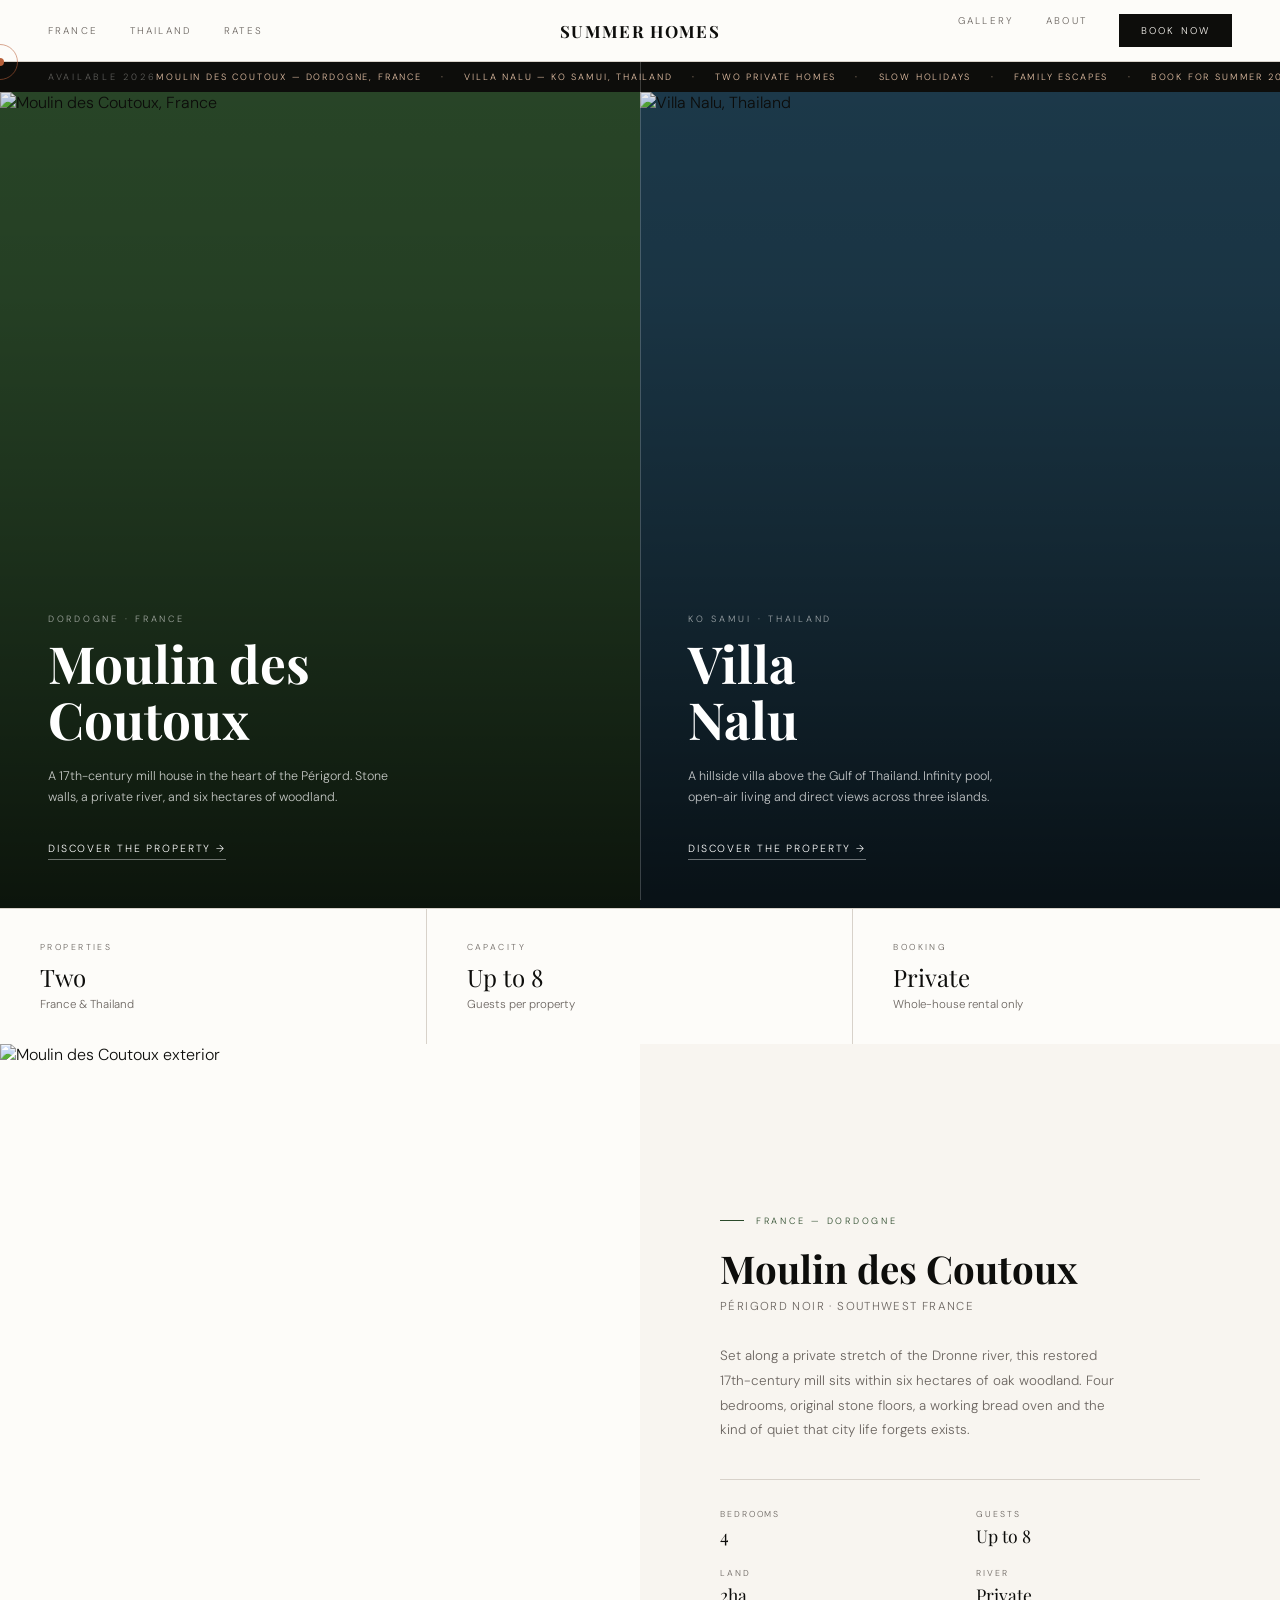
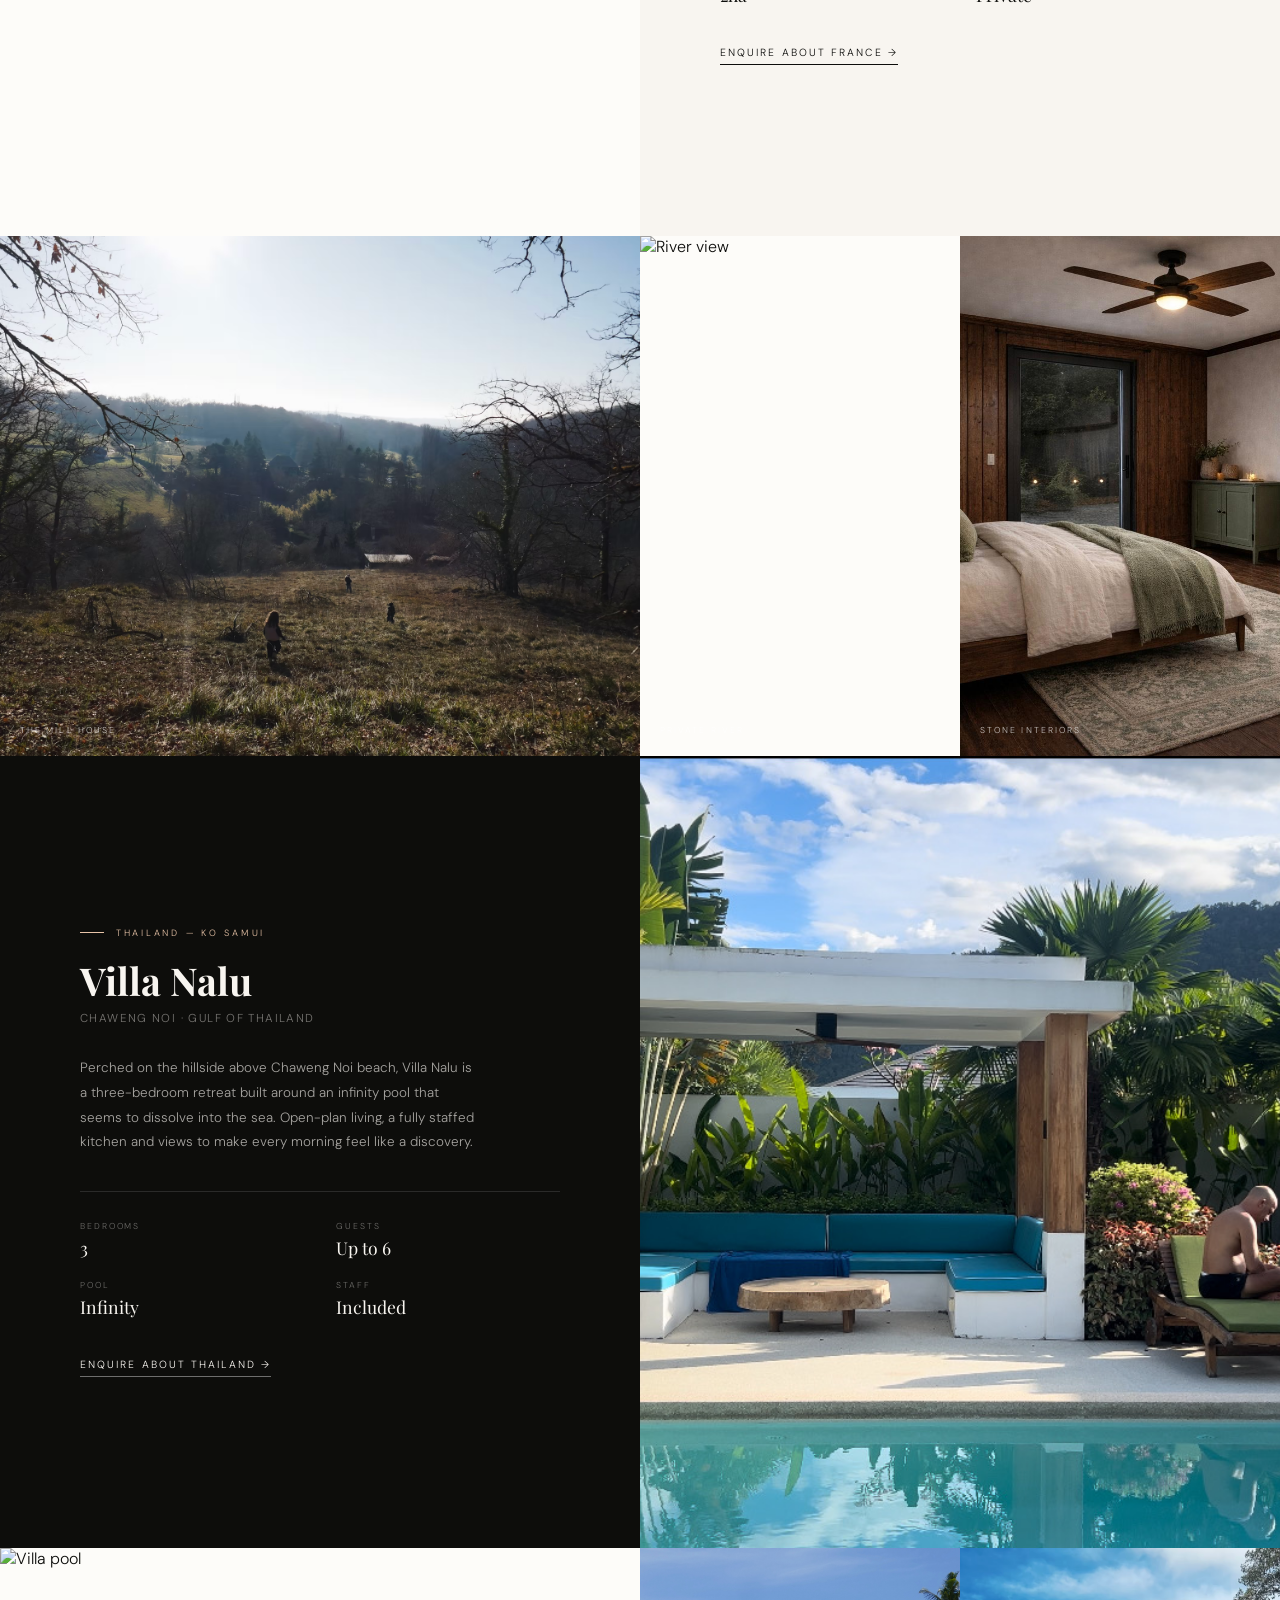
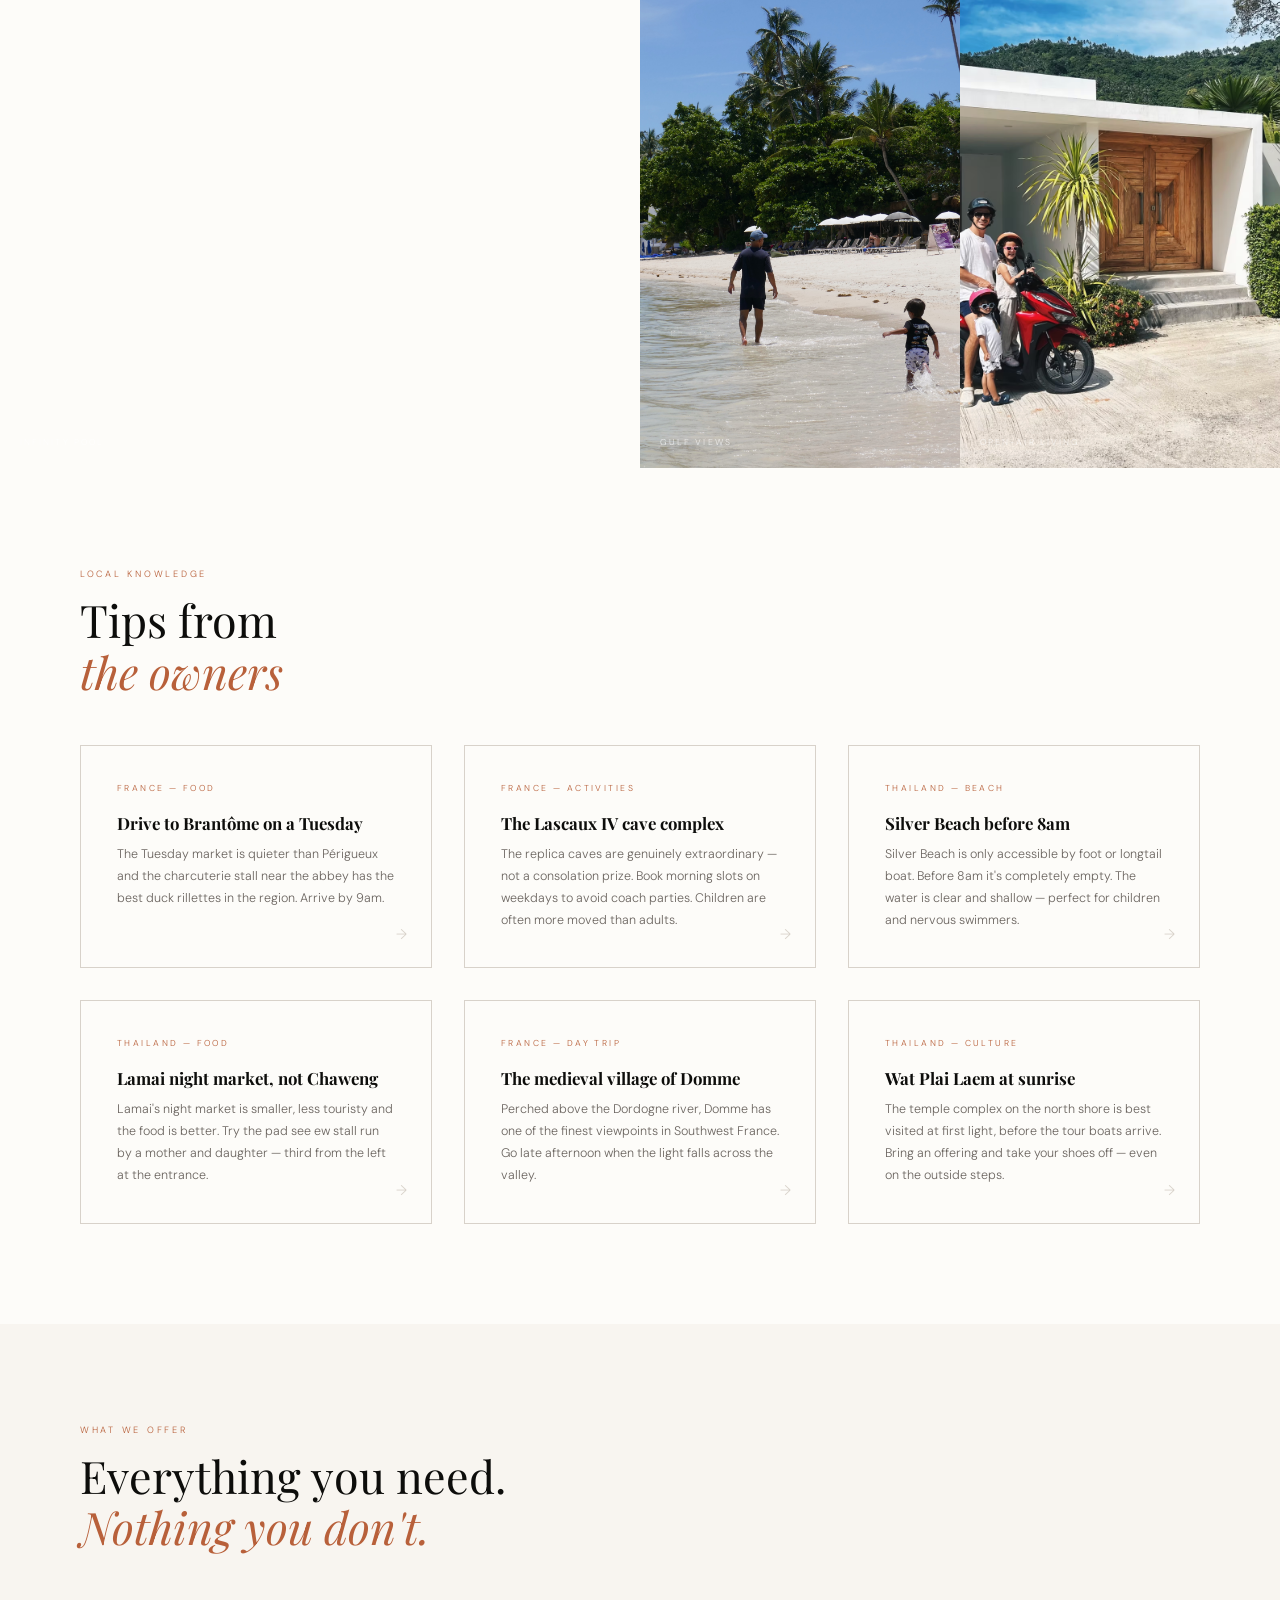
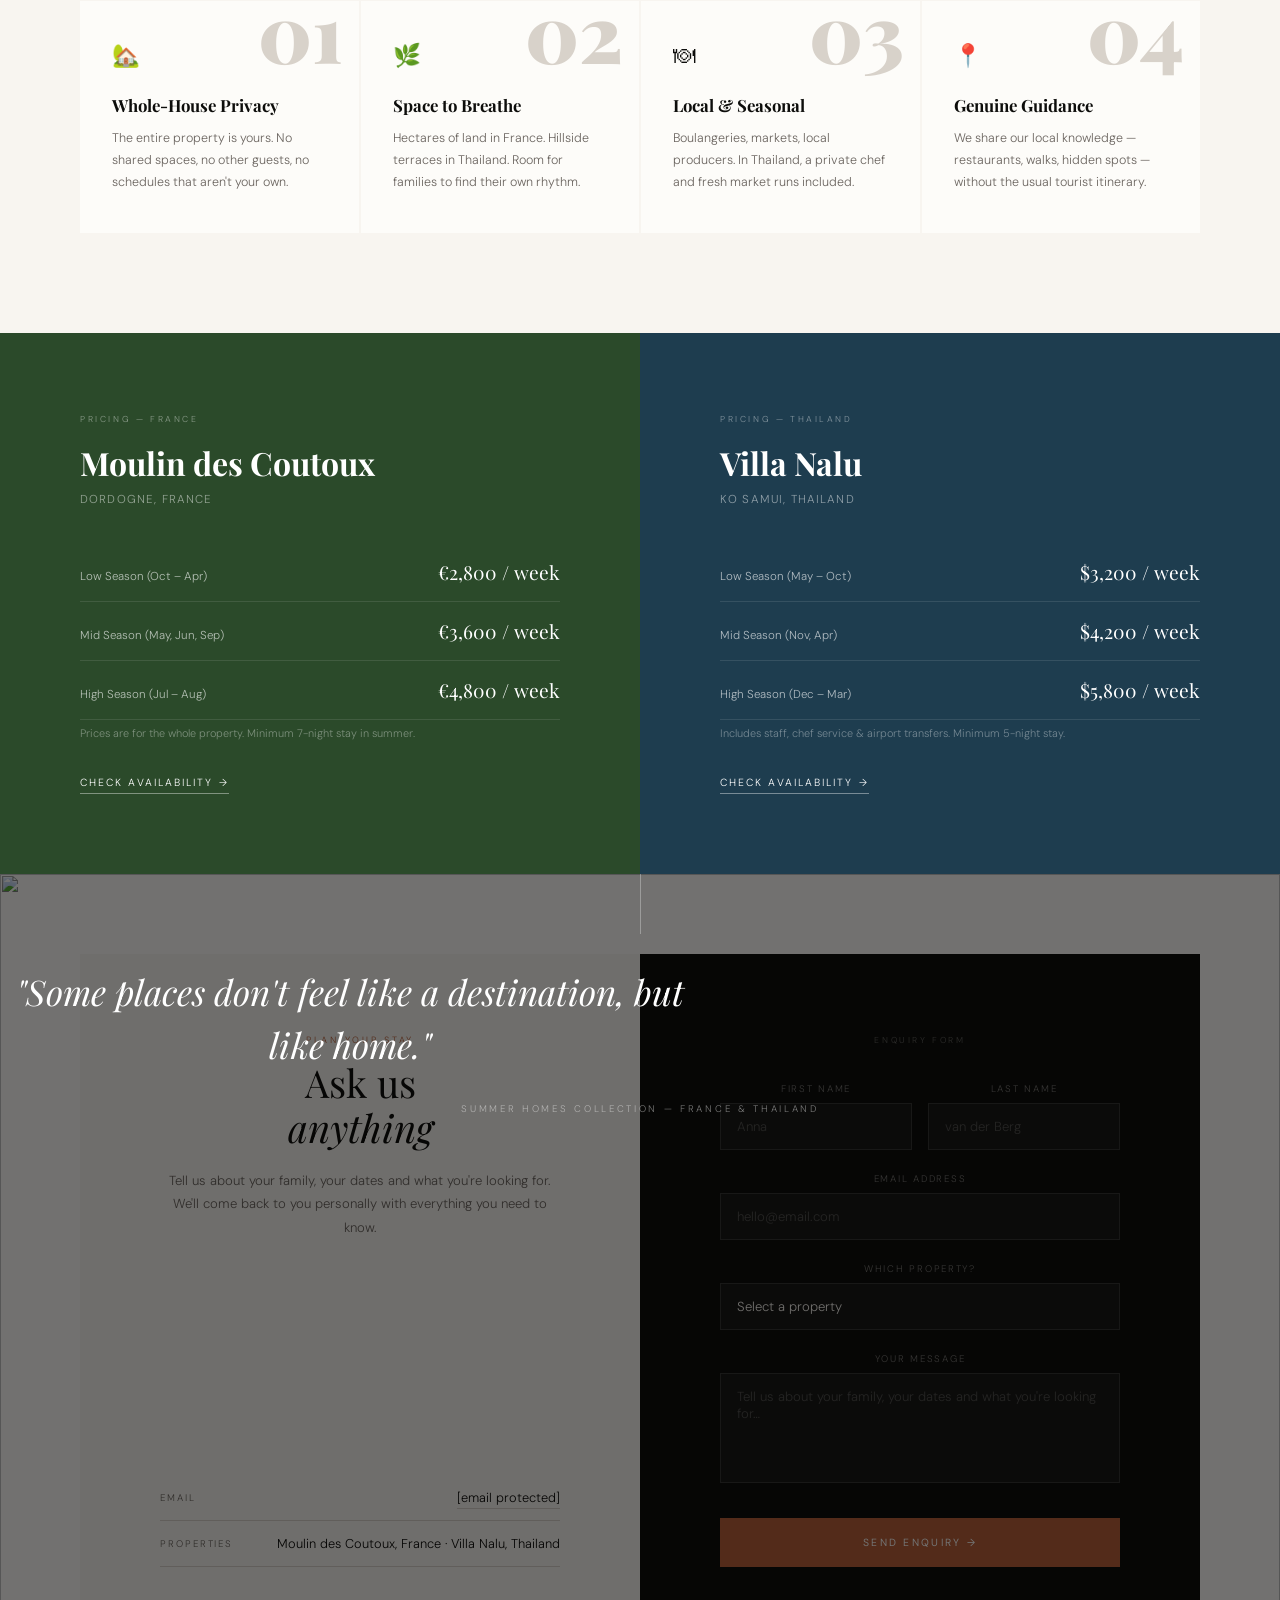
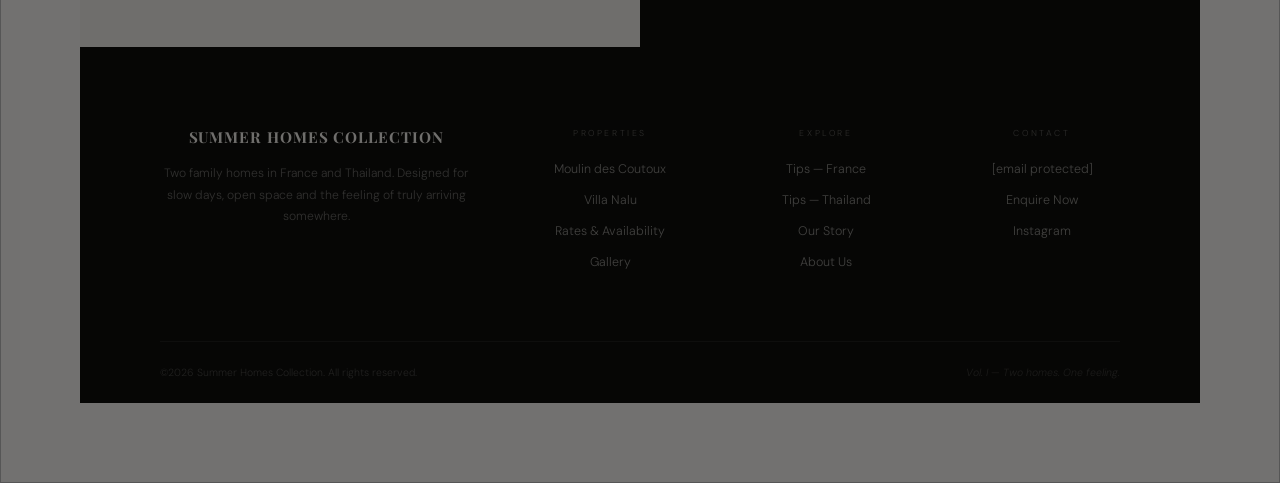
==== index.html @ 6d83459e "Update index.html" ====
<!DOCTYPE html>
<html lang="en">
<head>
<meta charset="UTF-8">
<meta name="viewport" content="width=device-width, initial-scale=1.0">
<title>Summer Homes Collection — Two Private Holiday Homes in France & Thailand</title>
<meta name="description" content="Two private family holiday homes — Moulin des Coutoux in the Dordogne and Villa Nalu on Ko Samui. Whole-house rental, slow holidays, genuine local knowledge.">
<link rel="preconnect" href="https://fonts.googleapis.com">
<link rel="preconnect" href="https://fonts.gstatic.com" crossorigin>
<link href="https://fonts.googleapis.com/css2?family=Playfair+Display:ital,wght@0,400;0,700;0,900;1,400;1,700&family=DM+Sans:wght@300;400;500&display=swap" rel="stylesheet">
<link rel="stylesheet" href="css/style.css">
</head>
<body>

<div id="cur"></div>
<div id="cur-ring"></div>

<header class="mast">
  <nav class="mast-nav">
    <a href="#france">France</a>
    <a href="#thailand">Thailand</a>
    <a href="#rates">Rates</a>
  </nav>
  <a class="mast-logo" href="index.html">Summer Homes</a>
  <nav class="mast-nav mast-nav-r">
    <a href="#gallery">Gallery</a>
    <a href="#contact">About</a>
    <a href="#contact" class="mast-book">Book Now</a>
  </nav>
</header>

<div class="ticker-bar">
  <span class="ticker-tag">Available 2026</span>
  <span class="ticker-text">Moulin des Coutoux — Dordogne, France &nbsp;&nbsp;&nbsp;·&nbsp;&nbsp;&nbsp; Villa Nalu — Ko Samui, Thailand &nbsp;&nbsp;&nbsp;·&nbsp;&nbsp;&nbsp; Two Private Homes &nbsp;&nbsp;&nbsp;·&nbsp;&nbsp;&nbsp; Slow Holidays &nbsp;&nbsp;&nbsp;·&nbsp;&nbsp;&nbsp; Family Escapes &nbsp;&nbsp;&nbsp;·&nbsp;&nbsp;&nbsp; Book for Summer 2026</span>
</div>

<section class="hero">
  <div class="hero-panel hero-panel-france">
    <img class="hero-img" src="images/coutoux_hero.jpg" alt="Moulin des Coutoux, France">
    <div class="hero-overlay"></div>
    <div class="hero-content">
      <div class="hero-eyebrow">Dordogne · France</div>
      <h1 class="hero-title">Moulin des<br>Coutoux</h1>
      <p class="hero-sub">A 17th-century mill house in the heart of the Périgord. Stone walls, a private river, and six hectares of woodland.</p>
      <a class="hero-cta" href="#france">Discover the property →</a>
    </div>
  </div>
  <div class="hero-panel hero-panel-thailand">
    <img class="hero-img" src="images/nalu_hero_jpg.png" alt="Villa Nalu, Thailand">
    <div class="hero-overlay"></div>
    <div class="hero-content">
      <div class="hero-eyebrow">Ko Samui · Thailand</div>
      <h1 class="hero-title">Villa<br>Nalu</h1>
      <p class="hero-sub">A hillside villa above the Gulf of Thailand. Infinity pool, open-air living and direct views across three islands.</p>
      <a class="hero-cta" href="#thailand">Discover the property →</a>
    </div>
  </div>
  <div class="hero-divider"></div>
</section>

<div class="ed-band">
  <div class="ed-cell">
    <div class="ed-label">Properties</div>
    <div class="ed-val">Two</div>
    <div class="ed-note">France &amp; Thailand</div>
  </div>
  <div class="ed-cell">
    <div class="ed-label">Capacity</div>
    <div class="ed-val">Up to 8</div>
    <div class="ed-note">Guests per property</div>
  </div>
  <div class="ed-cell">
    <div class="ed-label">Booking</div>
    <div class="ed-val">Private</div>
    <div class="ed-note">Whole-house rental only</div>
  </div>
</div>

<section id="france" class="prop-france">
  <div class="prop-img-wrap">
    <img src="images/coutoux_detail.jpg" alt="Moulin des Coutoux exterior">
  </div>
  <div class="prop-content">
    <div class="prop-flag">France — Dordogne</div>
    <h2 class="prop-h">Moulin des Coutoux</h2>
    <div class="prop-place">Périgord Noir · Southwest France</div>
    <p class="prop-desc">Set along a private stretch of the Dronne river, this restored 17th-century mill sits within six hectares of oak woodland. Four bedrooms, original stone floors, a working bread oven and the kind of quiet that city life forgets exists.</p>
    <div class="prop-specs">
      <div><div class="prop-spec-label">Bedrooms</div><div class="prop-spec-val">4</div></div>
      <div><div class="prop-spec-label">Guests</div><div class="prop-spec-val">Up to 8</div></div>
      <div><div class="prop-spec-label">Land</div><div class="prop-spec-val">2ha</div></div>
      <div><div class="prop-spec-label">River</div><div class="prop-spec-val">Private</div></div>
    </div>
    <a class="prop-cta" href="#contact">Enquire about France →</a>
  </div>
</section>

<div class="gallery-strip" id="gallery">
  <div class="g-cell">
    <img src="images/coutoux_gallery1.jpg" alt="France interior">
    <span class="g-cell-label">The Mill House</span>
  </div>
  <div class="g-cell">
    <img src="images/coutoux_gallery2.jpg" alt="River view">
    <span class="g-cell-label">Private River</span>
  </div>
  <div class="g-cell">
    <img src="images/coutoux_gallery3.jpg" alt="Interior living">
    <span class="g-cell-label">Stone Interiors</span>
  </div>
</div>

<section id="thailand" class="prop-thailand">
  <div class="prop-content">
    <div class="prop-flag">Thailand — Ko Samui</div>
    <h2 class="prop-h">Villa Nalu</h2>
    <div class="prop-place">Chaweng Noi · Gulf of Thailand</div>
    <p class="prop-desc">Perched on the hillside above Chaweng Noi beach, Villa Nalu is a three-bedroom retreat built around an infinity pool that seems to dissolve into the sea. Open-plan living, a fully staffed kitchen and views to make every morning feel like a discovery.</p>
    <div class="prop-specs">
      <div><div class="prop-spec-label">Bedrooms</div><div class="prop-spec-val">3</div></div>
      <div><div class="prop-spec-label">Guests</div><div class="prop-spec-val">Up to 6</div></div>
      <div><div class="prop-spec-label">Pool</div><div class="prop-spec-val">Infinity</div></div>
      <div><div class="prop-spec-label">Staff</div><div class="prop-spec-val">Included</div></div>
    </div>
    <a class="prop-cta" href="#contact">Enquire about Thailand →</a>
  </div>
  <div class="prop-img-wrap">
    <img src="images/nalu_detail.jpg" alt="Villa Nalu, Thailand">
  </div>
</section>

<div class="gallery-strip">
  <div class="g-cell">
    <img src="images/nalu_gallery1.jpg" alt="Villa pool">
    <span class="g-cell-label">Infinity Pool</span>
  </div>
  <div class="g-cell">
    <img src="images/nalu_gallery2.jpg" alt="Sea view">
    <span class="g-cell-label">Gulf Views</span>
  </div>
  <div class="g-cell">
    <img src="images/nalu_gallery3.jpg" alt="Thai interior">
    <span class="g-cell-label">Open-Air Living</span>
  </div>
</div>

<section class="tips-wrap">
  <div class="sec-eye">Local Knowledge</div>
  <h2 class="sec-h">Tips from<br><em>the owners</em></h2>
  <div class="tips-grid" style="margin-top:48px;">

    <a class="tip-card" href="blog/brantome-tuesday-market.html">
      <div class="tip-loc">France — Food</div>
      <div class="tip-title">Drive to Brantôme on a Tuesday</div>
      <p class="tip-desc">The Tuesday market is quieter than Périgueux and the charcuterie stall near the abbey has the best duck rillettes in the region. Arrive by 9am.</p>
      <span class="tip-arrow">→</span>
    </a>

    <a class="tip-card" href="blog/lascaux-iv-cave-complex.html">
      <div class="tip-loc">France — Activities</div>
      <div class="tip-title">The Lascaux IV cave complex</div>
      <p class="tip-desc">The replica caves are genuinely extraordinary — not a consolation prize. Book morning slots on weekdays to avoid coach parties. Children are often more moved than adults.</p>
      <span class="tip-arrow">→</span>
    </a>

    <a class="tip-card" href="blog/silver-beach-before-8am.html">
      <div class="tip-loc">Thailand — Beach</div>
      <div class="tip-title">Silver Beach before 8am</div>
      <p class="tip-desc">Silver Beach is only accessible by foot or longtail boat. Before 8am it's completely empty. The water is clear and shallow — perfect for children and nervous swimmers.</p>
      <span class="tip-arrow">→</span>
    </a>

    <a class="tip-card" href="blog/lamai-night-market-not-chaweng.html">
      <div class="tip-loc">Thailand — Food</div>
      <div class="tip-title">Lamai night market, not Chaweng</div>
      <p class="tip-desc">Lamai's night market is smaller, less touristy and the food is better. Try the pad see ew stall run by a mother and daughter — third from the left at the entrance.</p>
      <span class="tip-arrow">→</span>
    </a>

    <a class="tip-card" href="blog/the-medieval-village-of-domme.html">
      <div class="tip-loc">France — Day Trip</div>
      <div class="tip-title">The medieval village of Domme</div>
      <p class="tip-desc">Perched above the Dordogne river, Domme has one of the finest viewpoints in Southwest France. Go late afternoon when the light falls across the valley.</p>
      <span class="tip-arrow">→</span>
    </a>

    <a class="tip-card" href="blog/wat-plai-laem-at-sunrise.html">
      <div class="tip-loc">Thailand — Culture</div>
      <div class="tip-title">Wat Plai Laem at sunrise</div>
      <p class="tip-desc">The temple complex on the north shore is best visited at first light, before the tour boats arrive. Bring an offering and take your shoes off — even on the outside steps.</p>
      <span class="tip-arrow">→</span>
    </a>

  </div>
</section>

<section class="what-wrap">
  <div class="sec-eye">What We Offer</div>
  <h2 class="sec-h">Everything you need.<br><em>Nothing you don't.</em></h2>
  <div class="what-grid" style="margin-top:48px;">
    <div class="what-cell">
      <span class="what-num">01</span>
      <div class="what-icon">🏡</div>
      <div class="what-title">Whole-House Privacy</div>
      <p class="what-desc">The entire property is yours. No shared spaces, no other guests, no schedules that aren't your own.</p>
    </div>
    <div class="what-cell">
      <span class="what-num">02</span>
      <div class="what-icon">🌿</div>
      <div class="what-title">Space to Breathe</div>
      <p class="what-desc">Hectares of land in France. Hillside terraces in Thailand. Room for families to find their own rhythm.</p>
    </div>
    <div class="what-cell">
      <span class="what-num">03</span>
      <div class="what-icon">🍽</div>
      <div class="what-title">Local &amp; Seasonal</div>
      <p class="what-desc">Boulangeries, markets, local producers. In Thailand, a private chef and fresh market runs included.</p>
    </div>
    <div class="what-cell">
      <span class="what-num">04</span>
      <div class="what-icon">📍</div>
      <div class="what-title">Genuine Guidance</div>
      <p class="what-desc">We share our local knowledge — restaurants, walks, hidden spots — without the usual tourist itinerary.</p>
    </div>
  </div>
</section>

<section class="rates-wrap" id="rates">
  <div class="rates-panel rates-panel-france">
    <div class="rates-eye">Pricing — France</div>
    <h3 class="rates-h">Moulin des Coutoux</h3>
    <div class="rates-place">Dordogne, France</div>
    <div class="rates-row"><span class="rates-season">Low Season (Oct – Apr)</span><span class="rates-price">€2,800 / week</span></div>
    <div class="rates-row"><span class="rates-season">Mid Season (May, Jun, Sep)</span><span class="rates-price">€3,600 / week</span></div>
    <div class="rates-row"><span class="rates-season">High Season (Jul – Aug)</span><span class="rates-price">€4,800 / week</span></div>
    <div class="rates-note">Prices are for the whole property. Minimum 7-night stay in summer.</div>
    <a class="rates-cta" href="#contact">Check availability →</a>
  </div>
  <div class="rates-panel rates-panel-thailand">
    <div class="rates-eye">Pricing — Thailand</div>
    <h3 class="rates-h">Villa Nalu</h3>
    <div class="rates-place">Ko Samui, Thailand</div>
    <div class="rates-row"><span class="rates-season">Low Season (May – Oct)</span><span class="rates-price">$3,200 / week</span></div>
    <div class="rates-row"><span class="rates-season">Mid Season (Nov, Apr)</span><span class="rates-price">$4,200 / week</span></div>
    <div class="rates-row"><span class="rates-season">High Season (Dec – Mar)</span><span class="rates-price">$5,800 / week</span></div>
    <div class="rates-note">Includes staff, chef service &amp; airport transfers. Minimum 5-night stay.</div>
    <a class="rates-cta" href="#contact">Check availability →</a>
  </div>
</section>


<div class="quote-pg">
  <div class="quote-pg-bg">
   <img src="images/quote.JPG" class="quote-img">
  <div class="quote-pg-overlay"></div>
  <div class="q-line"></div>
  <p class="q-text">"Some places don't feel like a destination, but like home."</p>
  <span class="q-attr">Summer Homes Collection — France &amp; Thailand</span>
</div>

<section class="contact-wrap" id="contact">
  <div class="contact-l">
    <div>
      <div class="c-eye">Plan Your Stay</div>
      <h2 class="c-h">Ask us<br><em>anything</em></h2>
      <p class="c-sub">Tell us about your family, your dates and what you're looking for. We'll come back to you personally with everything you need to know.</p>
    </div>
    <div class="c-info">
      <div class="c-info-row"><span class="c-info-label">Email</span><span class="c-info-val"><a href="/cdn-cgi/l/email-protection#335b565f5f5c7340465e5e56415b5c5e5640505c5f5f5650475a5c5d1d505c5e"><span class="__cf_email__" data-cfemail="a5cdc0c9c9cae5d6d0c8c8c0d7cdcac8c0d6c6cac9c9c0c6d1cccacb8bc6cac8">[email&#160;protected]</span></a></span></div>
      <div class="c-info-row"><span class="c-info-label">Properties</span><span class="c-info-val">Moulin des Coutoux, France · Villa Nalu, Thailand</span></div>
    </div>
  </div>
  <div class="contact-r">
    <div class="form-tag">Enquiry Form</div>
    <div class="fld-row">
      <div class="fld"><label>First name</label><input type="text" placeholder="Anna"></div>
      <div class="fld"><label>Last name</label><input type="text" placeholder="van der Berg"></div>
    </div>
    <div class="fld"><label>Email address</label><input type="email" placeholder="hello@email.com"></div>
    <div class="fld"><label>Which property?</label><select><option value="" disabled selected>Select a property</option><option>Moulin des Coutoux — Dordogne, France</option><option>Villa Nalu — Ko Samui, Thailand</option><option>Both / Not sure yet</option></select></div>
    <div class="fld"><label>Your message</label><textarea placeholder="Tell us about your family, your dates and what you're looking for…"></textarea></div>
    <button class="form-submit" id="fsub">Send Enquiry →</button>
  </div>
</section>

<footer>
  <div class="ft">
    <div class="fc">
      <span class="ft-logo">Summer Homes Collection</span>
      <p class="ft-tag">Two family homes in France and Thailand. Designed for slow days, open space and the feeling of truly arriving somewhere.</p>
    </div>
    <div class="fc">
      <span class="fc-title">Properties</span>
      <ul class="fc-links">
        <li><a href="#france">Moulin des Coutoux</a></li>
        <li><a href="#thailand">Villa Nalu</a></li>
        <li><a href="#rates">Rates &amp; Availability</a></li>
        <li><a href="#gallery">Gallery</a></li>
      </ul>
    </div>
    <div class="fc">
      <span class="fc-title">Explore</span>
      <ul class="fc-links">
        <li><a href="blog/brantome-tuesday-market.html">Tips — France</a></li>
        <li><a href="blog/silver-beach-before-8am.html">Tips — Thailand</a></li>
        <li><a href="#contact">Our Story</a></li>
        <li><a href="#contact">About Us</a></li>
      </ul>
    </div>
    <div class="fc">
      <span class="fc-title">Contact</span>
      <ul class="fc-links">
        <li><a href="/cdn-cgi/l/email-protection#6c04090000032c1f190101091e040301091f0f030000090f18050302420f0301"><span class="__cf_email__" data-cfemail="b6ded3dadad9f6c5c3dbdbd3c4ded9dbd3c5d5d9dadad3d5c2dfd9d898d5d9db">[email&#160;protected]</span></a></li>
        <li><a href="#contact">Enquire Now</a></li>
        <li><a href="#">Instagram</a></li>
      </ul>
    </div>
  </div>
  <div class="fb">
    <span class="fb-copy">©2026 Summer Homes Collection. All rights reserved.</span>
    <span class="fb-tag">Vol. I — Two homes. One feeling.</span>
  </div>
</footer>

<script data-cfasync="false" src="/cdn-cgi/scripts/5c5dd728/cloudflare-static/email-decode.min.js"></script><script>
const cur=document.getElementById('cur'),ring=document.getElementById('cur-ring');
let mx=0,my=0,rx=0,ry=0;
document.addEventListener('mousemove',e=>{mx=e.clientX;my=e.clientY;cur.style.left=mx+'px';cur.style.top=my+'px'});
(function anim(){rx+=(mx-rx)*.12;ry+=(my-ry)*.12;ring.style.left=rx+'px';ring.style.top=ry+'px';requestAnimationFrame(anim)})();
document.querySelectorAll('a,button,.what-cell,.tip-card,.prop-img-wrap').forEach(el=>{
  el.addEventListener('mouseenter',()=>{cur.style.width='14px';cur.style.height='14px';ring.style.width='52px';ring.style.height='52px';ring.style.opacity='.38'});
  el.addEventListener('mouseleave',()=>{cur.style.width='8px';cur.style.height='8px';ring.style.width='36px';ring.style.height='36px';ring.style.opacity='.55'});
});
const obs=new IntersectionObserver(entries=>entries.forEach(e=>{if(e.isIntersecting){e.target.classList.add('in');obs.unobserve(e.target)}}),{threshold:0,rootMargin:'0px 0px -40px 0px'});
document.querySelectorAll('.rev'
---- css/style.css ----
/* ============================================================
   Summer Homes Collection — Shared Stylesheet
   ============================================================ */

*,*::before,*::after { box-sizing: border-box; margin: 0; padding: 0; }

:root {
  --off-white:    #F8F5F0;
  --paper:        #FDFCF9;
  --ink:          #0D0D0B;
  --mid:          #6B6560;
  --rule:         #D8D2CA;
  --accent:       #B8603A;
  --accent-light: #E8C4A8;
  --france:       #2B4A2A;
  --thailand:     #1E3D4F;
  --serif:        'Playfair Display', Georgia, serif;
  --sans:         'DM Sans', sans-serif;
}

html  { scroll-behavior: smooth; }
body  {
  background: var(--paper);
  color: var(--ink);
  font-family: var(--sans);
  font-weight: 300;
  overflow-x: hidden;
}

/* ── CURSOR ─────────────────────────────────────────────── */
#cur, #cur-ring {
  position: fixed; border-radius: 50%;
  pointer-events: none; z-index: 9999;
  transform: translate(-50%,-50%);
}
#cur      { width: 8px;  height: 8px;  background: var(--accent); transition: width .3s, height .3s; }
#cur-ring { width: 36px; height: 36px; border: 1px solid var(--accent); opacity: .55; z-index: 9998; transition: width .3s, height .3s, opacity .3s; }

/* ── MASTHEAD ────────────────────────────────────────────── */
.mast {
  position: fixed; top: 0; left: 0; right: 0; z-index: 200;
  background: var(--paper); border-bottom: 1px solid var(--rule);
  display: grid; grid-template-columns: 1fr auto 1fr;
  align-items: center; padding: 0 48px; height: 62px;
}
.mast-nav   { display: flex; gap: 32px; }
.mast-nav-r { justify-content: flex-end; }
.mast-nav a {
  font-size: .61rem; letter-spacing: .22em; text-transform: uppercase;
  color: var(--mid); text-decoration: none; transition: color .25s;
}
.mast-nav a:hover { color: var(--accent); }
.mast-logo {
  font-family: var(--serif); font-size: 1.05rem; font-weight: 700;
  letter-spacing: .08em; text-transform: uppercase;
  color: var(--ink); text-decoration: none; white-space: nowrap;
}
.mast-book {
  background: var(--ink) !important;
  color: var(--off-white) !important;
  padding: 10px 22px;
  transition: background .3s !important;
}
.mast-book:hover { background: var(--accent) !important; }

/* ── TICKER ──────────────────────────────────────────────── */
.ticker-bar {
  margin-top: 62px; background: var(--ink); padding: 9px 48px;
  display: flex; justify-content: space-between; align-items: center; overflow: hidden;
}
.ticker-tag  { font-size: .57rem; letter-spacing: .3em; text-transform: uppercase; color: rgba(248,245,240,.35); white-space: nowrap; }
.ticker-text { font-size: .57rem; letter-spacing: .2em;  text-transform: uppercase; color: var(--accent-light);  white-space: nowrap; animation: tick 22s linear infinite; }
@keyframes tick { 0%{transform:translateX(100vw)} 100%{transform:translateX(-300%)} }

/* ── HERO SPLIT ──────────────────────────────────────────── */
.hero { display: grid; grid-template-columns: 1fr 1fr; min-height: calc(100vh - 84px); }
.hero-panel { position: relative; overflow: hidden; }
.hero-panel-france  { background: var(--france); }
.hero-panel-thailand{ background: var(--thailand); }
.hero-img {
  width: 100%; height: 100%; object-fit: cover; object-position: center;
  display: block; position: absolute; top: 0; left: 0;
}
.hero-overlay { position: absolute; inset: 0; background: linear-gradient(to top, rgba(0,0,0,.72) 0%, rgba(0,0,0,.35) 45%, rgba(0,0,0,.15) 75%, rgba(0,0,0,.08) 100%); }
.hero-content { position: absolute; bottom: 0; left: 0; right: 0; padding: 48px; }
.hero-eyebrow  { font-size: .57rem; letter-spacing: .3em; text-transform: uppercase; color: rgba(255,255,255,.6); margin-bottom: 10px; }
.hero-title    { font-family: var(--serif); font-size: clamp(2rem,4vw,3.2rem); font-weight: 700; color: #fff; line-height: 1.1; margin-bottom: 18px; }
.hero-sub      { font-size: .78rem; color: rgba(255,255,255,.75); line-height: 1.7; max-width: 340px; margin-bottom: 28px; }
.hero-cta      { display: inline-flex; align-items: center; gap: 10px; font-size: .65rem; letter-spacing: .18em; text-transform: uppercase; color: #fff; text-decoration: none; border-bottom: 1px solid rgba(255,255,255,.4); padding-bottom: 4px; transition: border-color .3s; }
.hero-cta:hover{ border-color: #fff; }
.hero-divider  { position: absolute; top: 0; bottom: 0; left: 50%; width: 1px; background: rgba(255,255,255,.2); z-index: 10; }

/* ── EDITORIAL BAND ──────────────────────────────────────── */
.ed-band { display: grid; grid-template-columns: 1fr 1fr 1fr; border-top: 1px solid var(--rule); }
.ed-cell { padding: 32px 40px; border-right: 1px solid var(--rule); }
.ed-cell:last-child { border-right: none; }
.ed-label { font-size: .54rem; letter-spacing: .28em; text-transform: uppercase; color: var(--mid); margin-bottom: 8px; }
.ed-val   { font-family: var(--serif); font-size: 1.5rem; font-weight: 400; color: var(--ink); }
.ed-note  { font-size: .72rem; color: var(--mid); margin-top: 4px; }

/* ── PROPERTY FEATURE ────────────────────────────────────── */
.prop-france, .prop-thailand {
  display: grid; grid-template-columns: 1fr 1fr; min-height: 88vh;
}
.prop-img-wrap {
  position: relative; overflow: hidden;
  background: none; padding: 0; margin: 0;
  min-height: 88vh;
}
.prop-img-wrap img {
  width: 100%; height: 100%; object-fit: cover; object-position: center;
  display: block; position: absolute; top: 0; left: 0;
}
.prop-content {
  background: var(--off-white); display: flex; flex-direction: column;
  justify-content: center; padding: 80px;
}
.prop-flag { font-size: .57rem; letter-spacing: .3em; text-transform: uppercase; color: var(--france); margin-bottom: 20px; display: flex; align-items: center; gap: 12px; }
.prop-flag::before { content: ''; display: block; width: 24px; height: 1px; background: var(--france); }
.prop-h    { font-family: var(--serif); font-size: clamp(1.8rem,3vw,2.8rem); font-weight: 700; line-height: 1.1; color: var(--ink); margin-bottom: 10px; }
.prop-place{ font-size: .72rem; letter-spacing: .12em; text-transform: uppercase; color: var(--mid); margin-bottom: 30px; }
.prop-desc { font-size: .84rem; color: var(--mid); line-height: 1.85; margin-bottom: 36px; max-width: 400px; }
.prop-specs{ display: grid; grid-template-columns: 1fr 1fr; gap: 20px 32px; margin-bottom: 40px; border-top: 1px solid var(--rule); padding-top: 28px; }
.prop-spec-label { font-size: .54rem; letter-spacing: .22em; text-transform: uppercase; color: var(--mid); margin-bottom: 4px; }
.prop-spec-val   { font-family: var(--serif); font-size: 1.1rem; color: var(--ink); }
.prop-cta {
  display: inline-flex; align-items: center; gap: 12px;
  font-size: .65rem; letter-spacing: .2em; text-transform: uppercase;
  color: var(--ink); text-decoration: none;
  border-bottom: 1px solid var(--ink); padding-bottom: 5px;
  transition: color .3s, border-color .3s; width: fit-content;
}
.prop-cta:hover { color: var(--accent); border-color: var(--accent); }

.prop-thailand .prop-content    { background: var(--ink); }
.prop-thailand .prop-flag       { color: var(--accent-light); }
.prop-thailand .prop-flag::before { background: var(--accent-light); }
.prop-thailand .prop-h          { color: var(--off-white); }
.prop-thailand .prop-place      { color: rgba(248,245,240,.45); }
.prop-thailand .prop-desc       { color: rgba(248,245,240,.65); }
.prop-thailand .prop-specs      { border-top-color: rgba(255,255,255,.12); }
.prop-thailand .prop-spec-label { color: rgba(248,245,240,.4); }
.prop-thailand .prop-spec-val   { color: var(--off-white); }
.prop-thailand .prop-cta        { color: var(--off-white); border-color: rgba(255,255,255,.4); }
.prop-thailand .prop-cta:hover  { color: var(--accent-light); border-color: var(--accent-light); }

/* ── GALLERY STRIP ───────────────────────────────────────── */
.gallery-strip {
  display: grid; grid-template-columns: 2fr 1fr 1fr;
  height: 520px; gap: 0;
}
.g-cell {
  position: relative; overflow: hidden;
  background: none; padding: 0; margin: 0;
}
.g-cell img {
  width: 100%; height: 100%; object-fit: cover; object-position: center;
  display: block; position: absolute; top: 0; left: 0;
}
.g-cell-label { position: absolute; bottom: 20px; left: 20px; font-size: .54rem; letter-spacing: .24em; text-transform: uppercase; color: rgba(255,255,255,.7); z-index: 2; }

/* ── WHAT WE OFFER ───────────────────────────────────────── */
.what-wrap { padding: 100px 80px; background: var(--off-white); }
.what-grid { display: grid; grid-template-columns: repeat(4,1fr); gap: 2px; margin-top: 60px; }
.what-cell { padding: 40px 32px; background: var(--paper); position: relative; overflow: hidden; transition: background .4s; }
.what-cell:hover { background: var(--ink); }
.what-cell:hover .what-title,
.what-cell:hover .what-desc  { color: var(--off-white); }
.what-cell:hover .what-num   { color: rgba(255,255,255,.1); }
.what-num   { font-family: var(--serif); font-size: 5rem; font-weight: 900; color: var(--rule); position: absolute; top: -10px; right: 16px; line-height: 1; transition: color .4s; }
.what-icon  { font-size: 1.4rem; margin-bottom: 24px; }
.what-title { font-family: var(--serif); font-size: 1.05rem; font-weight: 700; color: var(--ink); margin-bottom: 12px; transition: color .4s; }
.what-desc  { font-size: .78rem; color: var(--mid); line-height: 1.75; transition: color .4s; }

/* ── RATES ───────────────────────────────────────────────── */
.rates-wrap   { display: grid; grid-template-columns: 1fr 1fr; }
.rates-panel  { padding: 80px; }
.rates-panel-france   { background: var(--france); }
.rates-panel-thailand { background: var(--thailand); }
.rates-eye    { font-size: .54rem; letter-spacing: .3em; text-transform: uppercase; color: rgba(255,255,255,.45); margin-bottom: 16px; }
.rates-h      { font-family: var(--serif); font-size: 2rem; font-weight: 700; color: #fff; margin-bottom: 8px; }
.rates-place  { font-size: .72rem; letter-spacing: .1em; text-transform: uppercase; color: rgba(255,255,255,.5); margin-bottom: 36px; }
.rates-row    { display: flex; justify-content: space-between; align-items: baseline; padding: 16px 0; border-bottom: 1px solid rgba(255,255,255,.1); }
.rates-season { font-size: .72rem; color: rgba(255,255,255,.65); }
.rates-price  { font-family: var(--serif); font-size: 1.2rem; color: #fff; }
.rates-note   { font-size: .68rem; color: rgba(255,255,255,.38); margin-top: 6px; }
.rates-cta    { display: inline-flex; align-items: center; gap: 10px; margin-top: 36px; font-size: .65rem; letter-spacing: .2em; text-transform: uppercase; color: #fff; text-decoration: none; border-bottom: 1px solid rgba(255,255,255,.4); padding-bottom: 4px; transition: border-color .3s; }
.rates-cta:hover { border-color: #fff; }

/* ── TIPS SECTION ────────────────────────────────────────── */
.tips-wrap { padding: 100px 80px; }
.tips-grid { display: grid; grid-template-columns: repeat(3,1fr); gap: 32px; margin-top: 48px; }

.tip-card {
  border: 1px solid var(--rule);
  padding: 36px;
  position: relative;
  transition: border-color .3s, box-shadow .3s;
  text-decoration: none;
  display: block;
  color: inherit;
  cursor: pointer;
}
.tip-card:hover { border-color: var(--accent); box-shadow: 0 4px 24px rgba(184,96,58,.08); }
.tip-loc   { font-size: .54rem; letter-spacing: .28em; text-transform: uppercase; color: var(--accent); margin-bottom: 18px; }
.tip-title { font-family: var(--serif); font-size: 1.05rem; font-weight: 700; color: var(--ink); margin-bottom: 10px; }
.tip-desc  { font-size: .78rem; color: var(--mid); line-height: 1.75; }
.tip-arrow { position: absolute; bottom: 24px; right: 24px; color: var(--rule); font-size: .9rem; transition: color .3s; }
.tip-card:hover .tip-arrow { color: var(--accent); }

/* ── QUOTE PAGE ──────────────────────────────────────────── */
.quote-pg {
  min-height: 60vh; position: relative;
  display: flex; flex-direction: column;
  align-items: center; justify-content: center;
  text-align: center; padding: 80px; overflow: hidden;
}
.quote-pg-bg { position: absolute; inset: 0; background: none; padding: 0; margin: 0; }
.quote-pg-bg img {
  width: 100%; height: 100%; object-fit: cover; object-position: center;
  display: block; position: absolute; top: 0; left: 0;
}
.quote-pg-overlay { position: absolute; inset: 0; background: rgba(0,0,0,.55); }
.q-line  { width: 1px; height: 60px; background: rgba(255,255,255,.3); margin: 0 auto 32px; position: relative; z-index: 2; }
.q-text  { font-family: var(--serif); font-size: clamp(1.4rem,2.8vw,2.2rem); font-weight: 400; font-style: italic; color: #fff; line-height: 1.5; max-width: 700px; position: relative; z-index: 2; margin-bottom: 24px; }
.q-attr  { font-size: .6rem; letter-spacing: .28em; text-transform: uppercase; color: rgba(255,255,255,.45); position: relative; z-index: 2; }

/* ── CONTACT ─────────────────────────────────────────────── */
.contact-wrap { display: grid; grid-template-columns: 1fr 1fr; }
.contact-l    { padding: 80px; background: var(--off-white); display: flex; flex-direction: column; justify-content: space-between; }
.c-eye  { font-size: .57rem; letter-spacing: .3em; text-transform: uppercase; color: var(--accent); margin-bottom: 14px; }
.c-h    { font-family: var(--serif); font-size: clamp(2rem,3vw,2.8rem); font-weight: 400; line-height: 1.15; color: var(--ink); }
.c-h em { font-style: italic; }
.c-sub  { font-size: .82rem; color: var(--mid); line-height: 1.8; margin-top: 20px; max-width: 400px; }
.c-info { margin-top: 40px; }
.c-info-row   { display: flex; justify-content: space-between; align-items: center; padding: 14px 0; border-bottom: 1px solid var(--rule); }
.c-info-label { font-size: .6rem; letter-spacing: .2em; text-transform: uppercase; color: var(--mid); }
.c-info-val   { font-size: .8rem; color: var(--ink); }
.c-info-val a { color: var(--ink); text-decoration: none; border-bottom: 1px solid var(--rule); padding-bottom: 2px; }
.contact-r    { padding: 80px; background: var(--ink); }
.form-tag     { font-size: .54rem; letter-spacing: .3em; text-transform: uppercase; color: rgba(248,245,240,.35); margin-bottom: 36px; }
.fld          { margin-bottom: 22px; }
.fld-row      { display: grid; grid-template-columns: 1fr 1fr; gap: 16px; }
.fld label    { display: block; font-size: .6rem; letter-spacing: .18em; text-transform: uppercase; color: rgba(248,245,240,.45); margin-bottom: 8px; }
.fld input, .fld select, .fld textarea {
  width: 100%; background: rgba(255,255,255,.05); border: 1px solid rgba(255,255,255,.12);
  color: var(--off-white); font-family: var(--sans); font-size: .82rem; font-weight: 300;
  padding: 14px 16px; outline: none; transition: border-color .3s;
}
.fld input::placeholder, .fld textarea::placeholder { color: rgba(248,245,240,.25); }
.fld input:focus, .fld select:focus, .fld textarea:focus { border-color: var(--accent); }
.fld select { appearance: none; -webkit-appearance: none; cursor: pointer; }
.fld select option { background: var(--ink); }
.fld textarea { height: 110px; resize: none; }
.form-submit {
  margin-top: 8px; width: 100%; background: var(--accent); border: none; color: #fff;
  font-family: var(--sans); font-size: .65rem; letter-spacing: .22em; text-transform: uppercase;
  padding: 18px; cursor: pointer; transition: background .3s;
}
.form-submit:hover { background: #a0532f; }

/* ── FOOTER ──────────────────────────────────────────────── */
footer { background: var(--ink); padding: 80px 80px 0; }
.ft { display: grid; grid-template-columns: 2fr 1fr 1fr 1fr; gap: 60px; padding-bottom: 60px; border-bottom: 1px solid rgba(255,255,255,.08); }
.ft-logo { font-family: var(--serif); font-size: .95rem; font-weight: 700; letter-spacing: .06em; text-transform: uppercase; color: var(--off-white); display: block; margin-bottom: 16px; }
.ft-tag  { font-size: .76rem; color: rgba(248,245,240,.4); line-height: 1.75; }
.fc-title { font-size: .54rem; letter-spacing: .3em; text-transform: uppercase; color: rgba(248,245,240,.35); display: block; margin-bottom: 18px; }
.fc-links { list-style: none; }
.fc-links li { margin-bottom: 10px; }
.fc-links a  { font-size: .78rem; color: rgba(248,245,240,.55); text-decoration: none; transition: color .3s; }
.fc-links a:hover { color: var(--accent-light); }
.fb      { display: flex; justify-content: space-between; align-items: center; padding: 24px 0; }
.fb-copy { font-size: .65rem; color: rgba(248,245,240,.25); }
.fb-tag  { font-size: .65rem; color: rgba(248,245,240,.2); font-style: italic; }

/* ── SECTION UTILS ───────────────────────────────────────── */
.sec-wrap { padding: 100px 80px; }
.sec-eye  { font-size: .57rem; letter-spacing: .3em; text-transform: uppercase; color: var(--accent); margin-bottom: 14px; }
.sec-h    { font-family: var(--serif); font-size: clamp(2rem,3.5vw,3rem); font-weight: 400; line-height: 1.15; color: var(--ink); max-width: 540px; }
.sec-h em { font-style: italic; color: var(--accent); }
.sec-rule { width: 48px; height: 1px; background: var(--rule); margin: 28px 0; }
.sec-sub  { font-size: .82rem; color: var(--mid); line-height: 1.8; max-width: 480px; }

/* ── SCROLL REVEAL ───────────────────────────────────────── */
.rev    { opacity: 1; transform: none; }
.rev.in { opacity: 1; transform: none; }
.d1 { transition-delay: .12s; }
.d2 { transition-delay: .24s; }
.d3 { transition-delay: .36s; }

/* ════════════════════════════════════════════════════════════
   BLOG PAGE STYLES
   ════════════════════════════════════════════════════════════ */

.blog-hero {
  margin-top: 62px;
  position: relative;
  height: 55vh;
  min-height: 380px;
  overflow: hidden;
  display: flex;
  align-items: flex-end;
}
.blog-hero-bg {
  position: absolute; inset: 0; background: none;
}
.blog-hero-bg img {
  width: 100%; height: 100%; object-fit: cover; object-position: center;
  display: block; position: absolute; top: 0; left: 0;
}
.blog-hero-overlay {
  position: absolute; inset: 0;
  background: linear-gradient(to top, rgba(0,0,0,.65) 0%, rgba(0,0,0,.1) 60%, transparent 100%);
}
.blog-hero-content {
  position: relative; z-index: 2;
  padding: 48px 80px;
  width: 100%;
}
.blog-category {
  font-size: .57rem; letter-spacing: .32em; text-transform: uppercase;
  color: var(--accent-light); margin-bottom: 12px; display: block;
}
.blog-hero h1 {
  font-family: var(--serif);
  font-size: clamp(1.8rem, 4vw, 3rem);
  font-weight: 700;
  color: #fff;
  line-height: 1.15;
  max-width: 680px;
}

.blog-body {
  max-width: 720px;
  margin: 0 auto;
  padding: 72px 32px 100px;
}

.blog-meta {
  display: flex;
  align-items: center;
  gap: 24px;
  margin-bottom: 52px;
  padding-bottom: 28px;
  border-bottom: 1px solid var(--rule);
  flex-wrap: wrap;
}
.blog-meta-item {
  font-size: .6rem;
  letter-spacing: .2em;
  text-transform: uppercase;
  color: var(--mid);
}
.blog-meta-sep { color: var(--rule); }

.blog-back {
  display: inline-flex;
  align-items: center;
  gap: 8px;
  font-size: .6rem;
  letter-spacing: .2em;
  text-transform: uppercase;
  color: var(--mid);
  text-decoration: none;
  transition: color .25s;
  margin-bottom: 48px;
  display: block;
}
.blog-back:hover { color: var(--accent); }

.blog-intro {
  font-family: var(--serif);
  font-size: 1.15rem;
  font-weight: 400;
  color: var(--ink);
  line-height: 1.75;
  margin-bottom: 40px;
}

.blog-body h2 {
  font-family: var(--serif);
  font-size: 1.35rem;
  font-weight: 700;
  color: var(--ink);
  margin: 48px 0 16px;
  line-height: 1.25;
}

.blog-body p {
  font-size: .9rem;
  color: var(--mid);
  line-height: 1.9;
  margin-bottom: 24px;
}

.blog-body strong {
  color: var(--ink);
  font-weight: 500;
}

.blog-tip-box {
  background: var(--off-white);
  border-left: 3px solid var(--accent);
  padding: 24px 28px;
  margin: 36px 0;
}
.blog-tip-box p {
  margin-bottom: 0;
  font-size: .84rem;
}
.blog-tip-label {
  font-size: .54rem;
  letter-spacing: .28em;
  text-transform: uppercase;
  color: var(--accent);
  margin-bottom: 10px;
  display: block;
}

.blog-rule {
  width: 48px; height: 1px;
  background: var(--rule);
  margin: 48px 0;
}

.blog-closing {
  font-family: var(--serif);
  font-size: 1rem;
  font-style: italic;
  color: var(--ink);
  line-height: 1.8;
  border-top: 1px solid var(--rule);
  padding-top: 36px;
  margin-top: 48px;
}

.blog-cta-strip {
  background: var(--off-white);
  border-top: 1px solid var(--rule);
  padding: 64px 80px;
  text-align: center;
}
.blog-cta-strip p {
  font-size: .82rem; color: var(--mid); margin-bottom: 24px;
}
.blog-cta-strip a {
  display: inline-flex; align-items: center; gap: 10px;
  font-size: .65rem; letter-spacing: .2em; text-transform: uppercase;
  color: var(--ink); text-decoration: none;
  border-bottom: 1px solid var(--ink); padding-bottom: 4px;
  transition: color .3s, border-color .3s;
}
.blog-cta-strip a:hover { color: var(--accent); border-color: var(--accent); }

/* ── RESPONSIVE ──────────────────────────────────────────── */
@media (max-width: 900px) {
  .mast { padding: 0 24px; }
  .mast-nav { display: none; }
  .hero { grid-template-columns: 1fr; }
  .hero-divider { display: none; }
  .ed-band { grid-template-columns: 1fr; }
  .ed-cell { border-right: none; border-bottom: 1px solid var(--rule); }
  .prop-france, .prop-thailand { grid-template-columns: 1fr; }
  .prop-img-wrap { min-height: 55vw; }
  .gallery-strip { grid-template-columns: 1fr; height: auto; }
  .g-cell { min-height: 56vw; }
  .what-grid { grid-template-columns: 1fr 1fr; }
  .rates-wrap { grid-template-columns: 1fr; }
  .tips-grid  { grid-template-columns: 1fr; }
  .contact-wrap { grid-template-columns: 1fr; }
  .sec-wrap, .what-wrap, .tips-wrap { padding: 64px 24px; }
  .prop-content { padding: 48px 24px; }
  .rates-panel  { padding: 48px 24px; }
  .contact-l, .contact-r { padding: 48px 24px; }
  footer { padding: 60px 24px 0; }
  .ft { grid-template-columns: 1fr 1fr; gap: 36px; }

  .blog-hero-content { padding: 32px 24px; }
  .blog-body { padding: 48px 24px 72px; }
  .blog-cta-strip { padding: 48px 24px; }
}
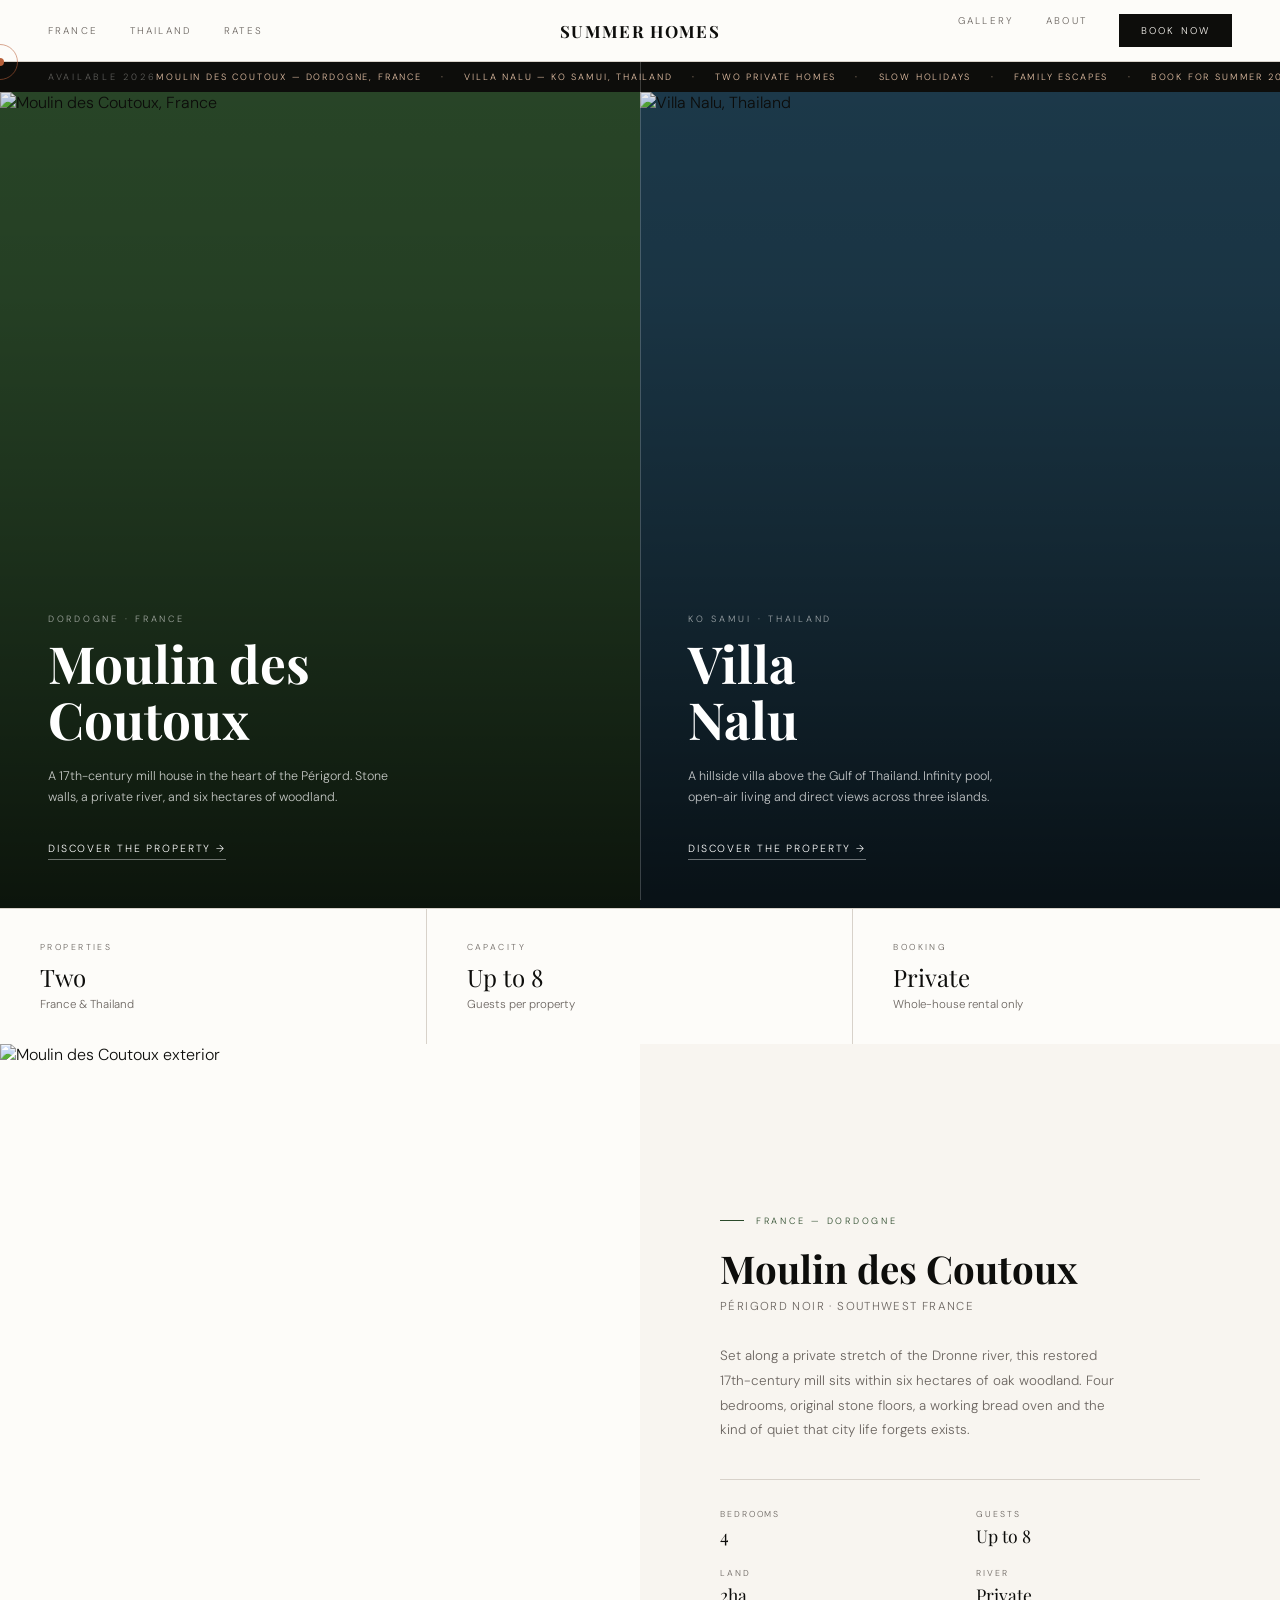
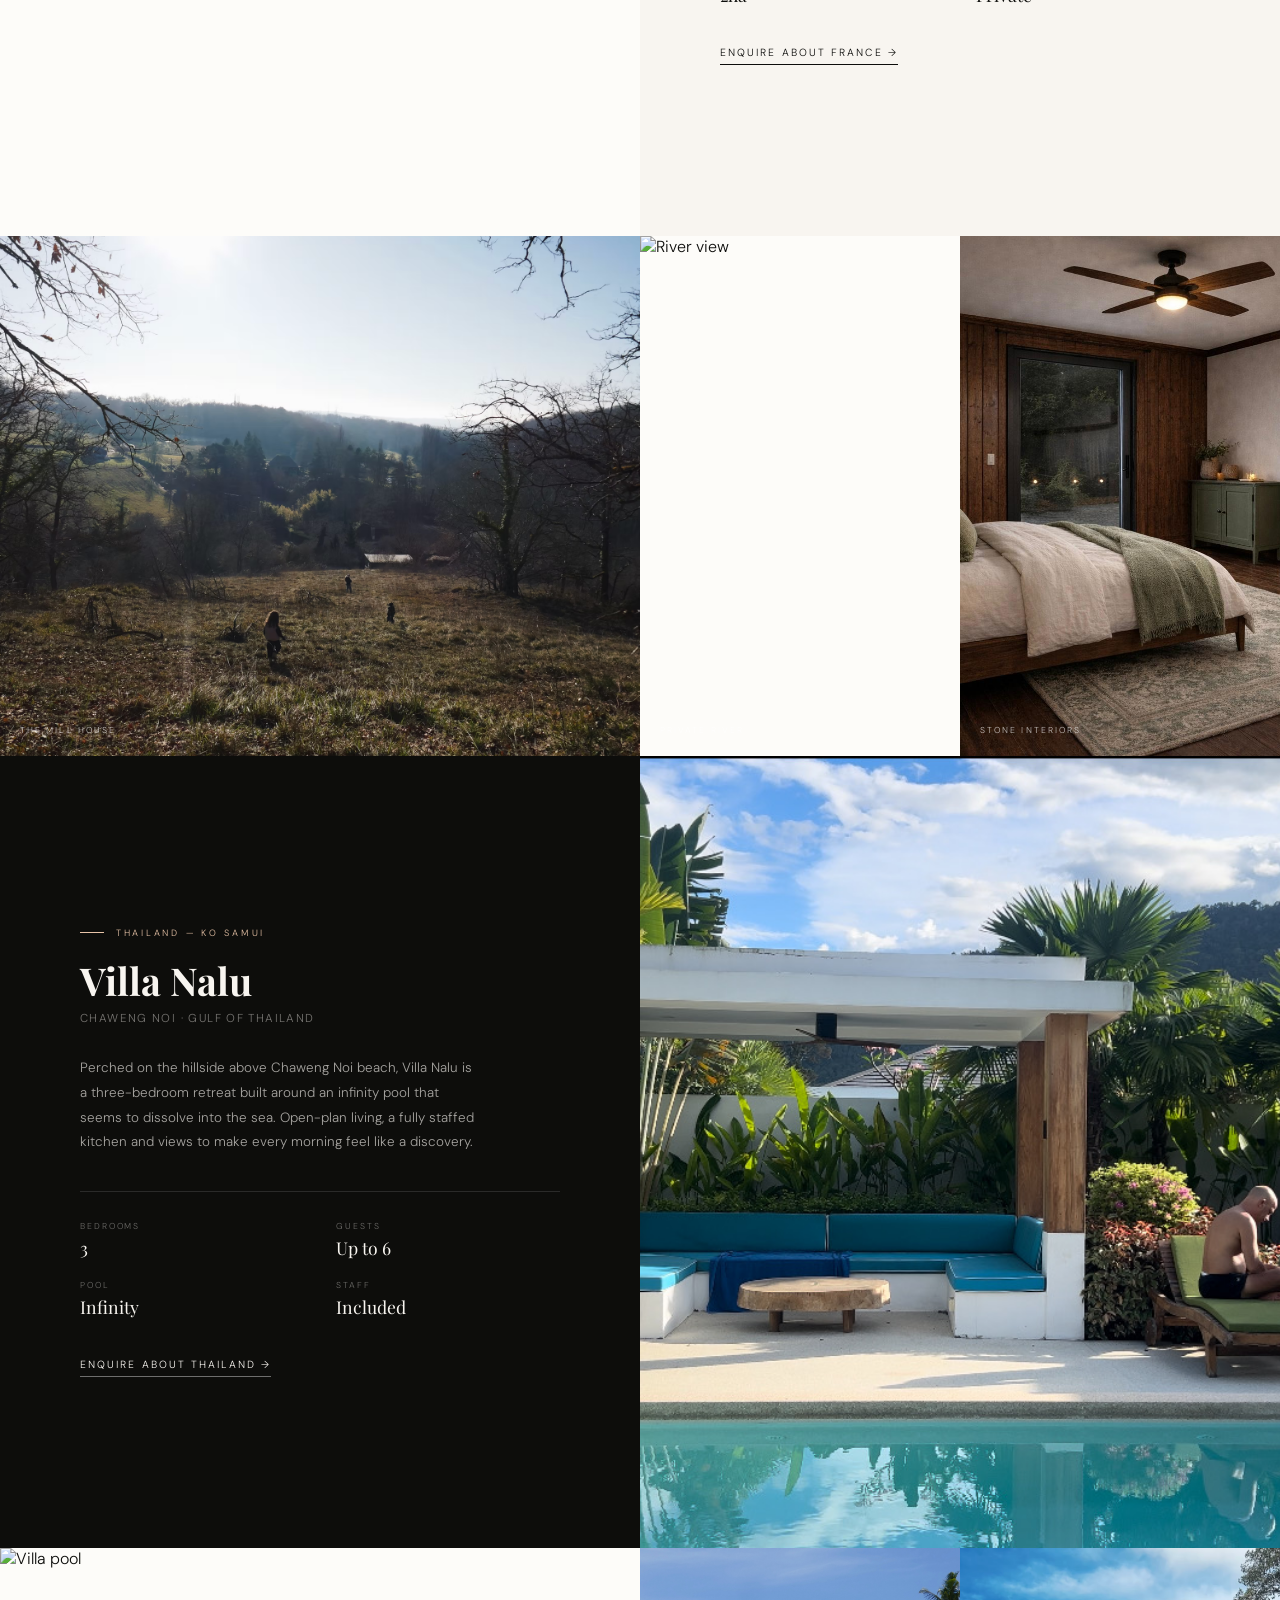
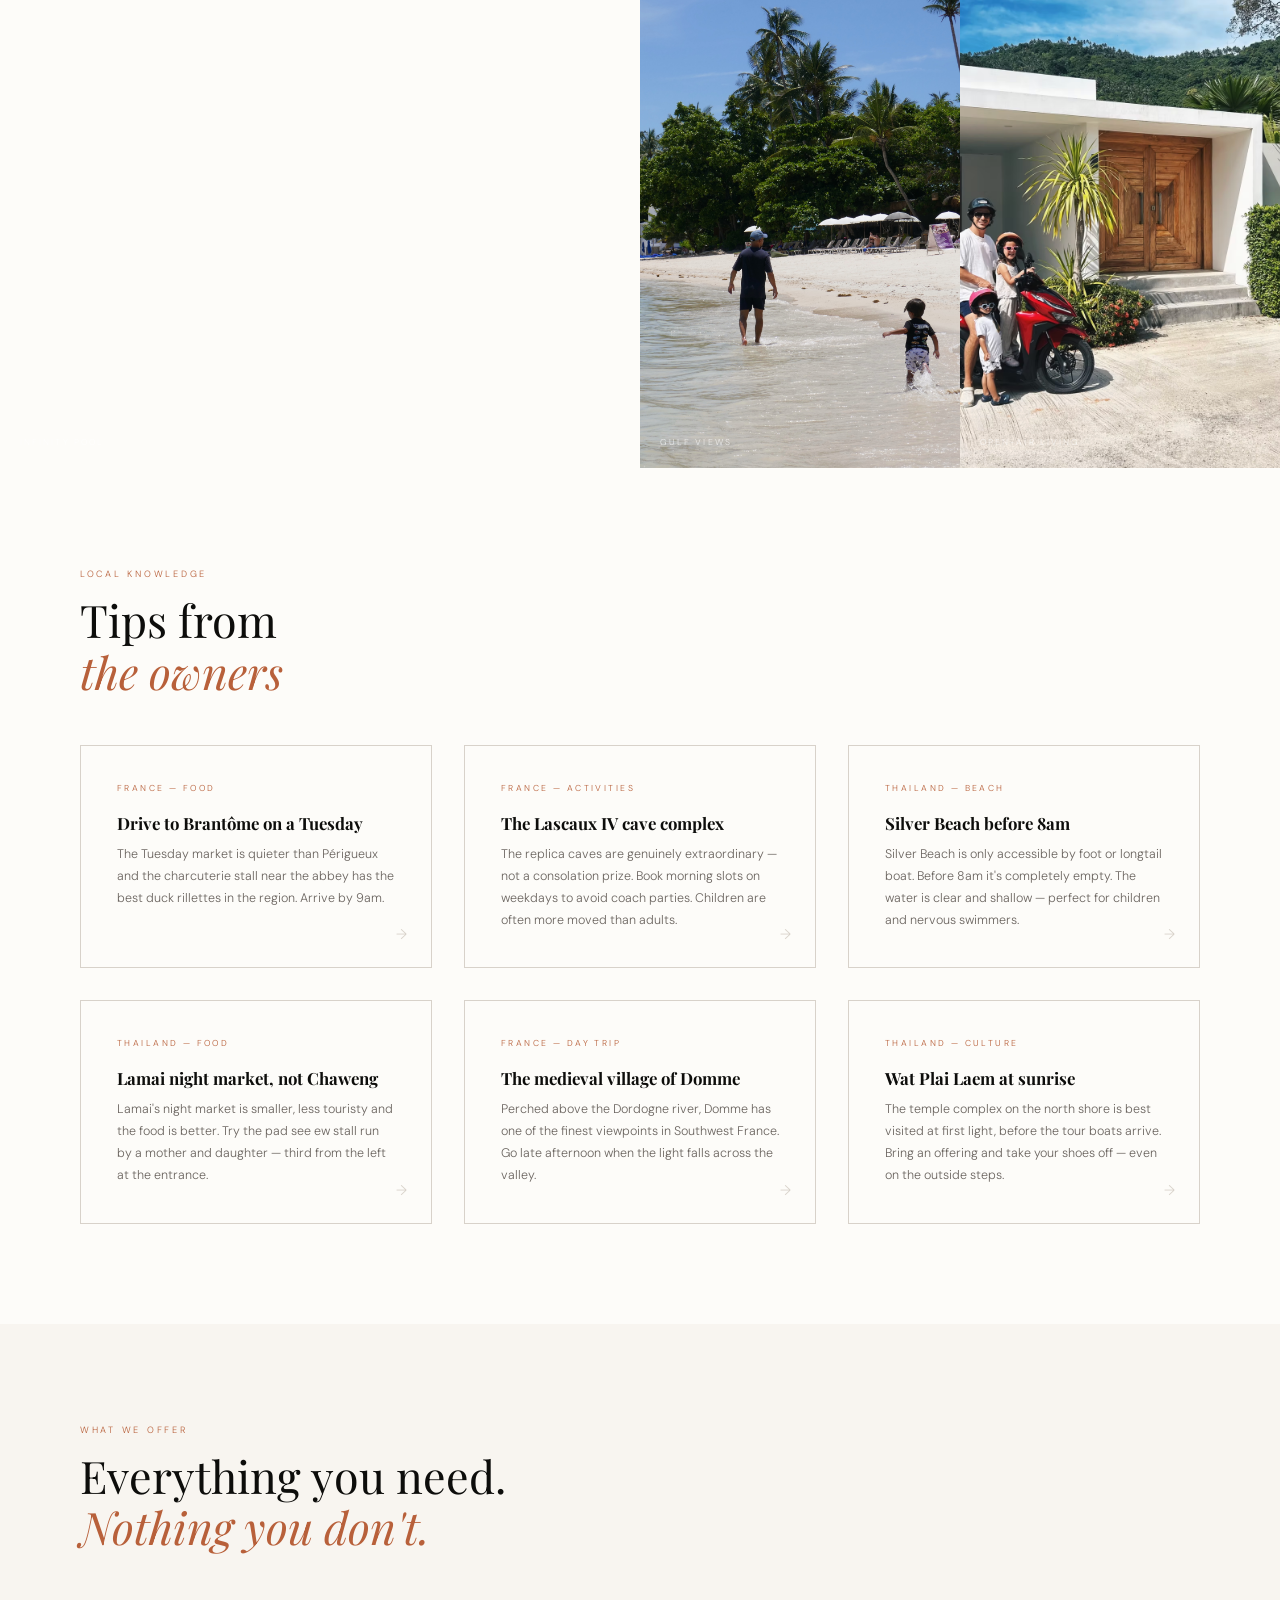
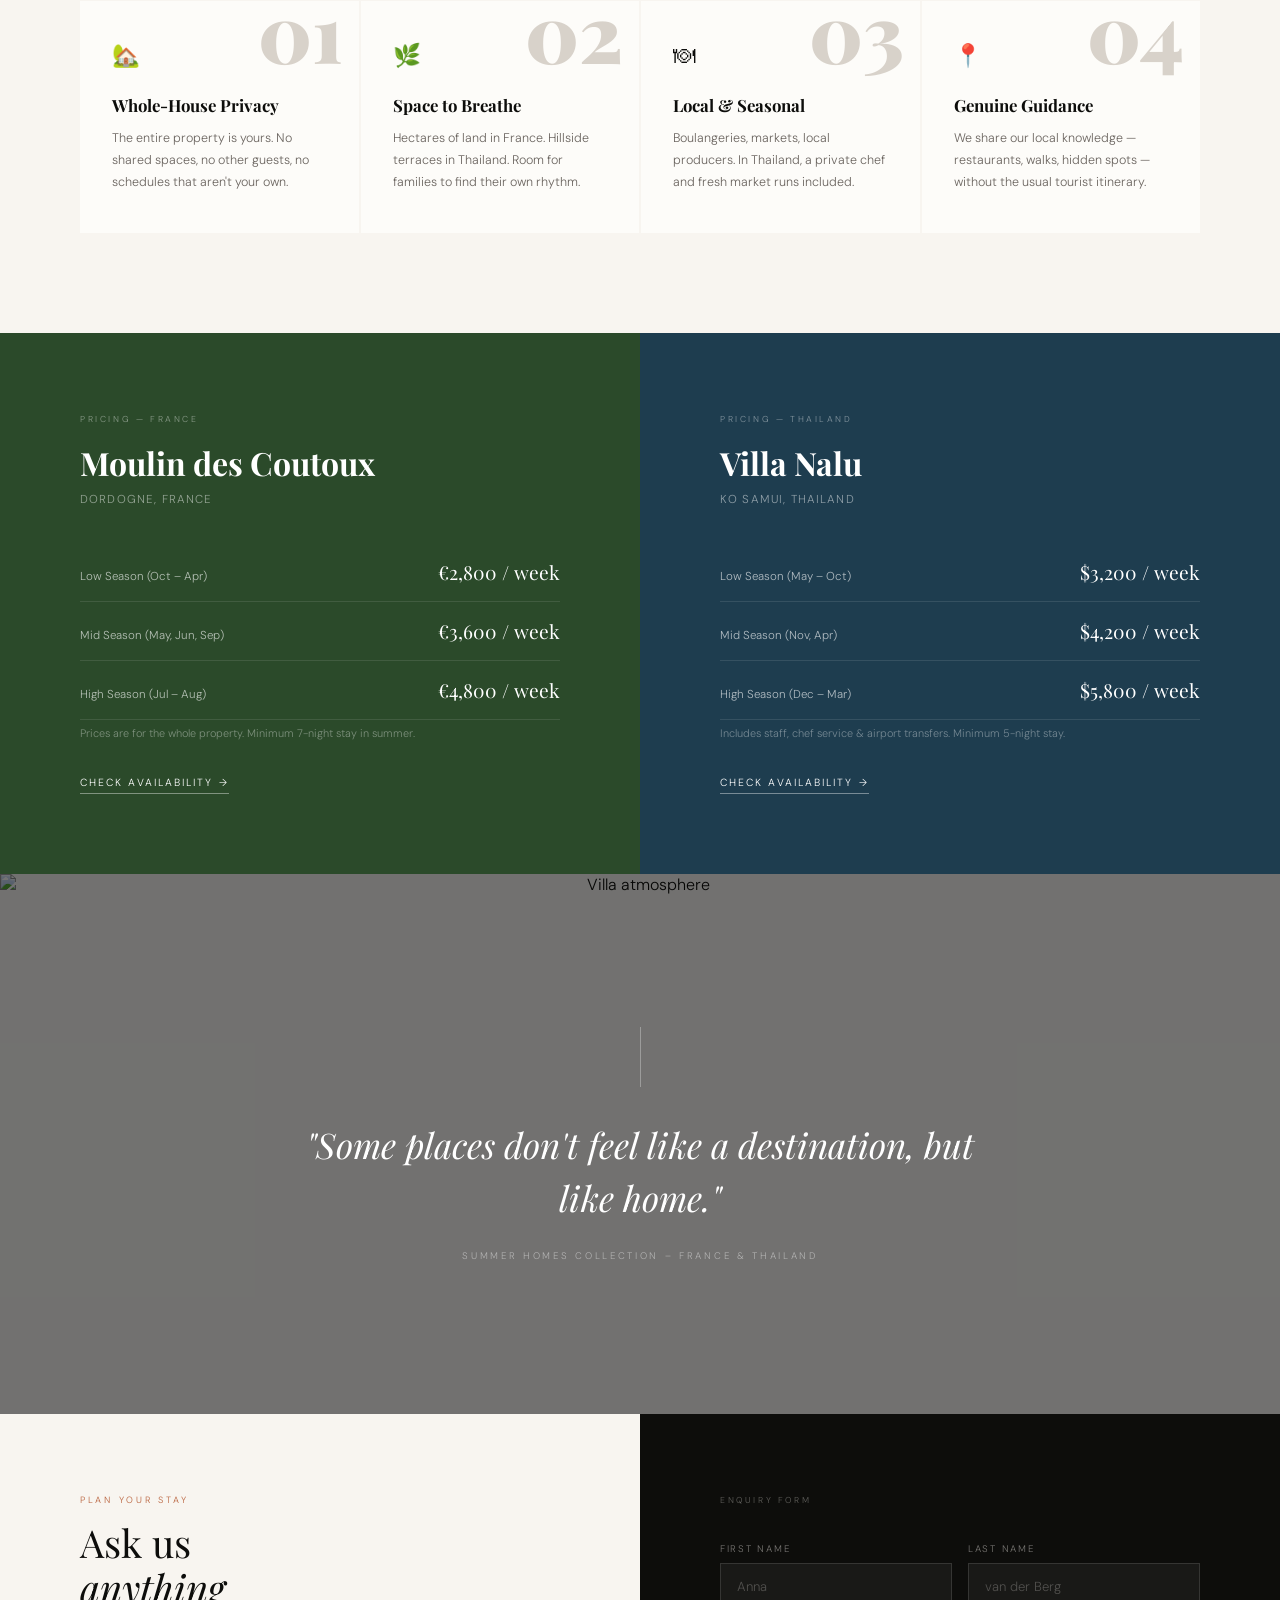
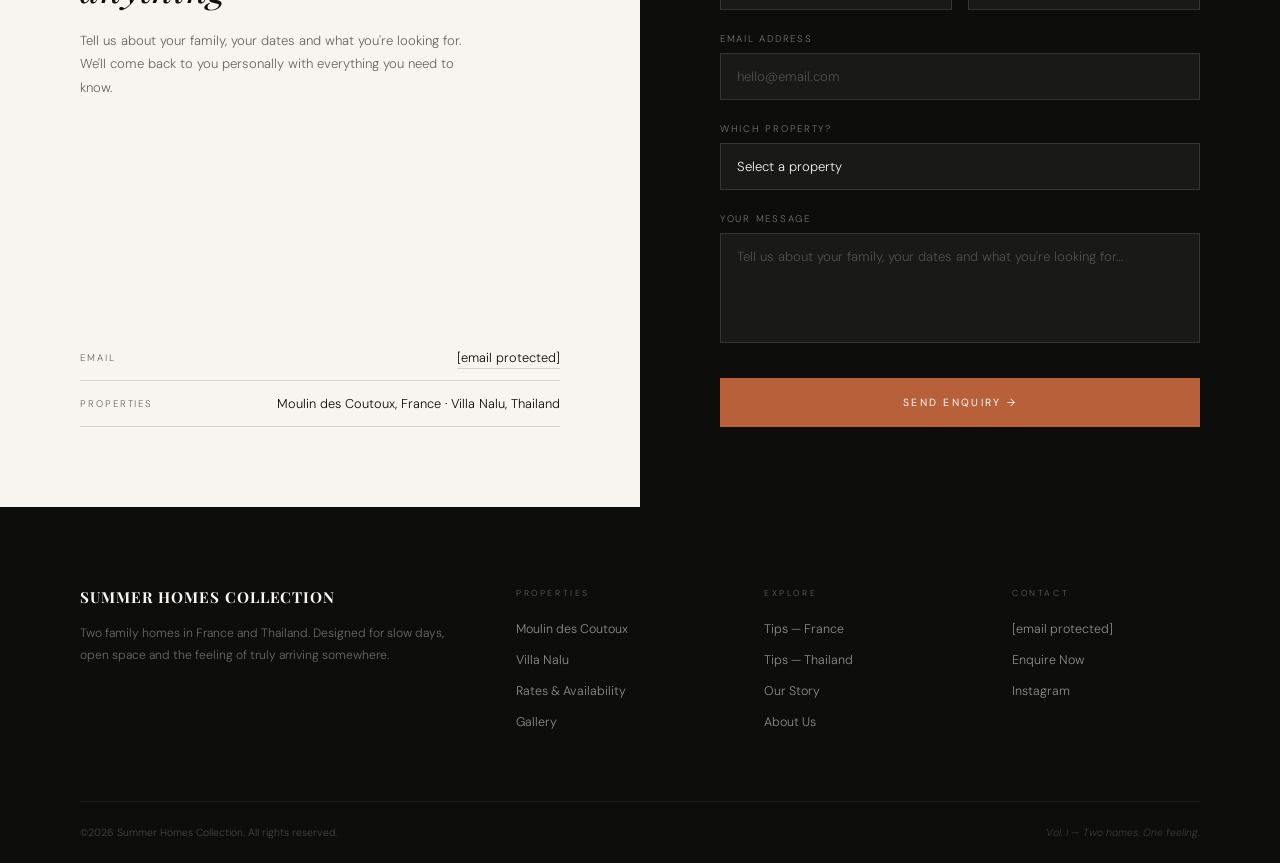
==== commit c91ea9e6: "Update index.html" ====
--- a/index.html
+++ b/index.html
@@ -249,14 +249,16 @@
 </section>
 
 
-<div class="quote-pg">
+<section class="quote-pg">
   <div class="quote-pg-bg">
-   <img src="images/quote.JPG" class="quote-img">
+    <img src="images/quote.JPG" alt="Villa atmosphere">
+  </div>
+
   <div class="quote-pg-overlay"></div>
   <div class="q-line"></div>
   <p class="q-text">"Some places don't feel like a destination, but like home."</p>
-  <span class="q-attr">Summer Homes Collection — France &amp; Thailand</span>
-</div>
+  <span class="q-attr">Summer Homes Collection – France &amp; Thailand</span>
+</section>
 
 <section class="contact-wrap" id="contact">
   <div class="contact-l">
--- a/css/style.css
+++ b/css/style.css
@@ -478,4 +478,4 @@
   .blog-hero-content { padding: 32px 24px; }
   .blog-body { padding: 48px 24px 72px; }
   .blog-cta-strip { padding: 48px 24px; }
-}
+
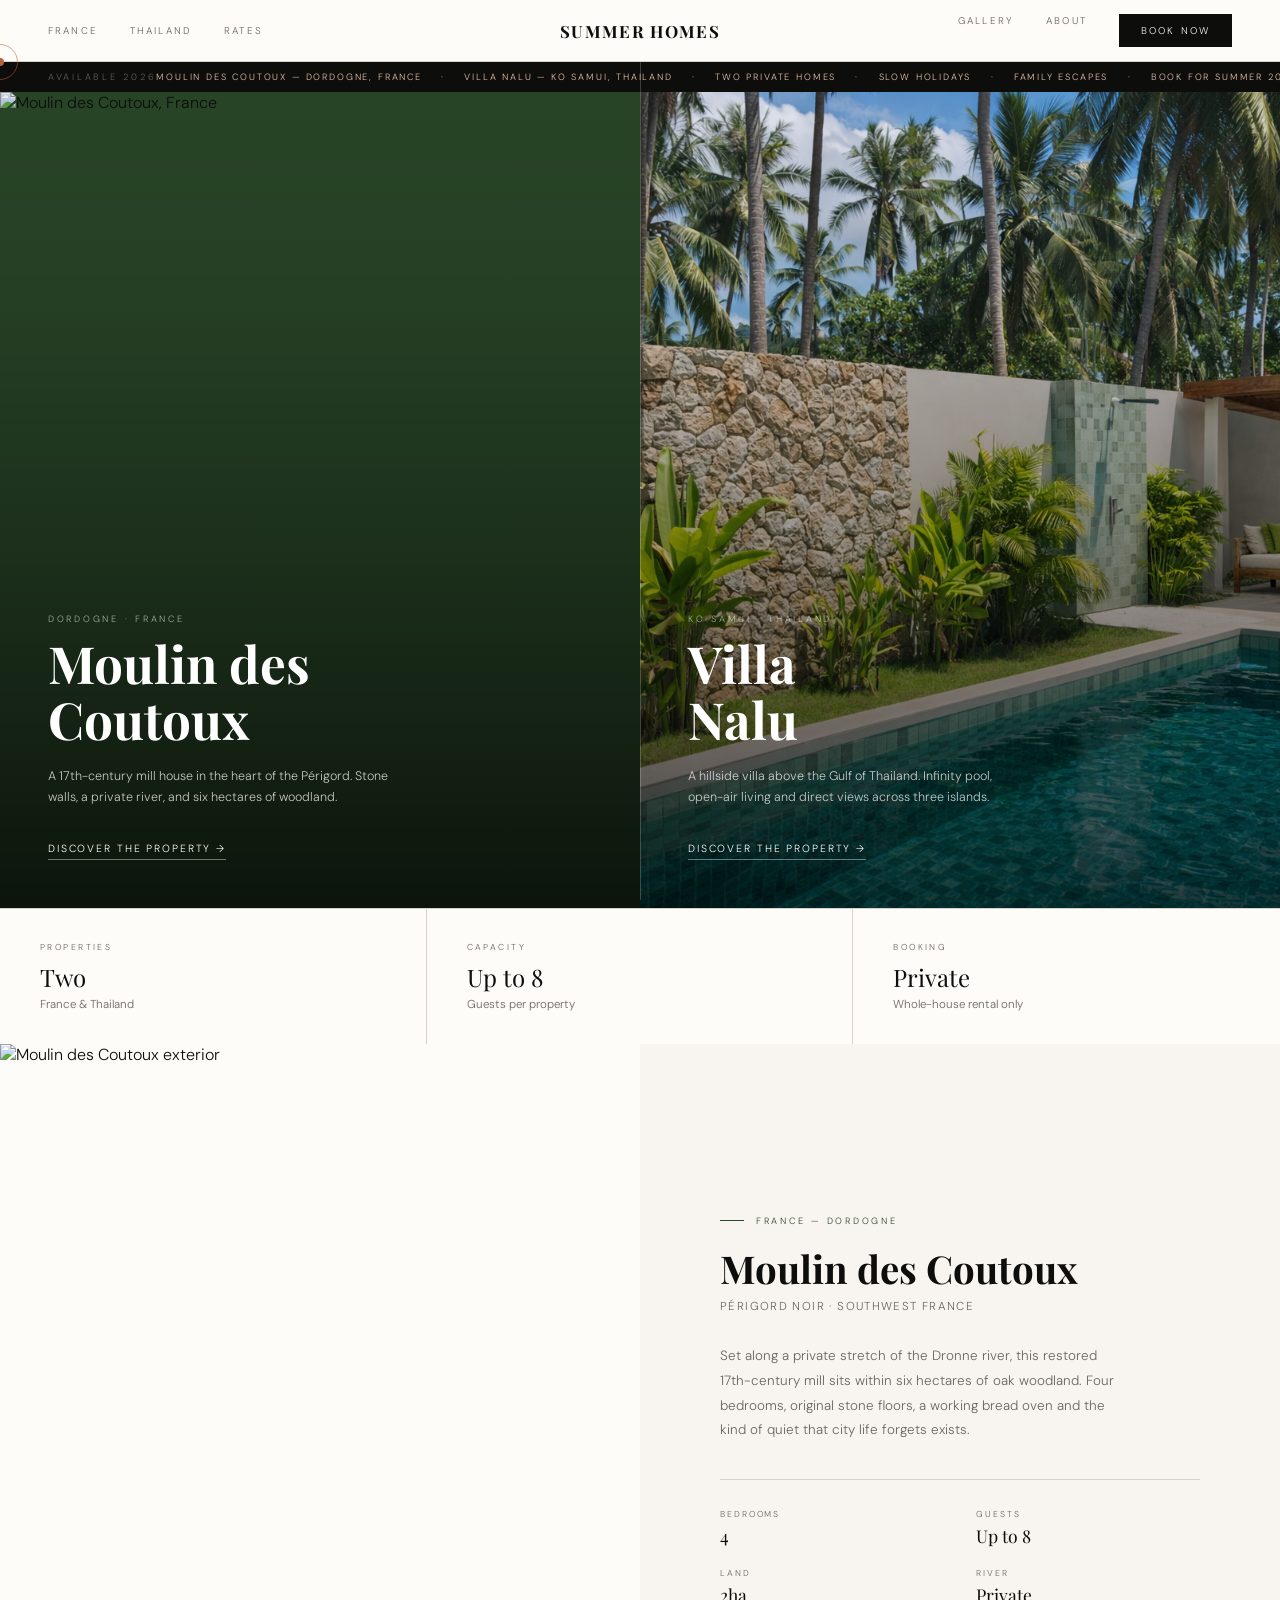
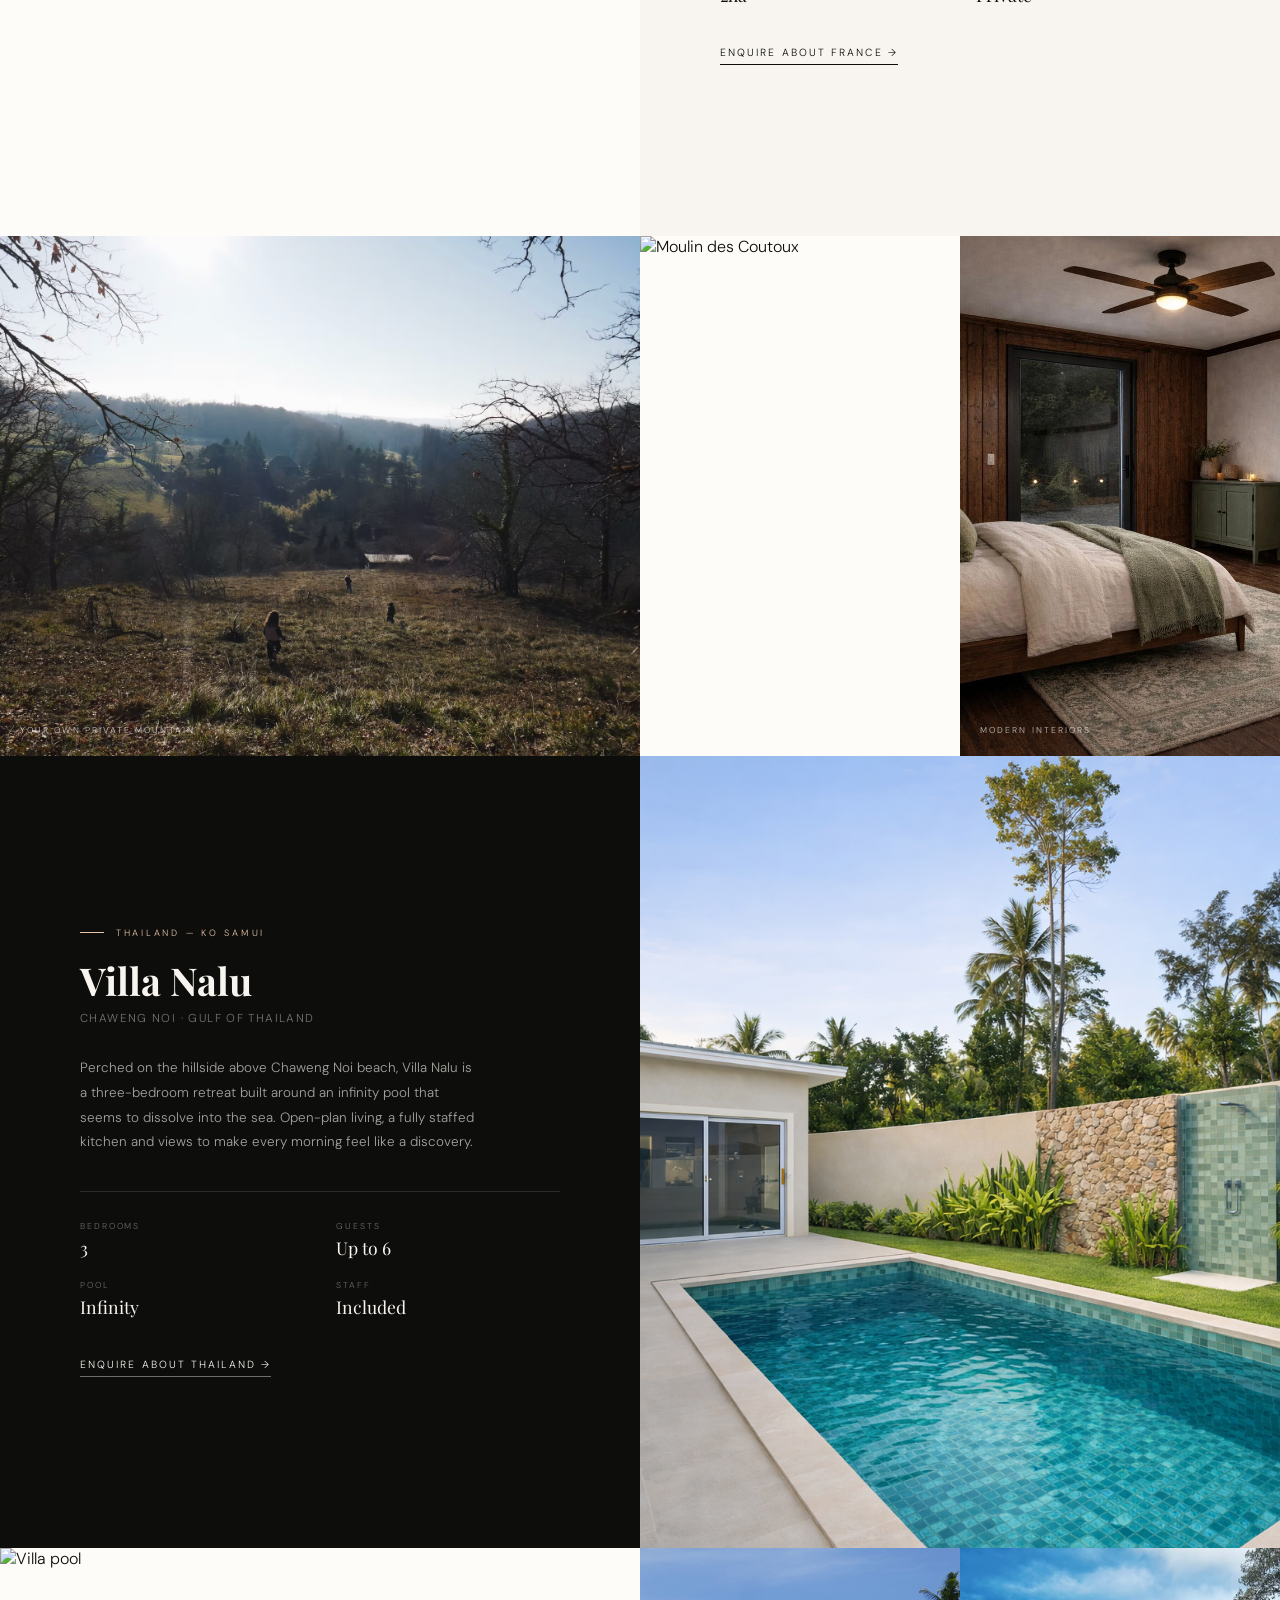
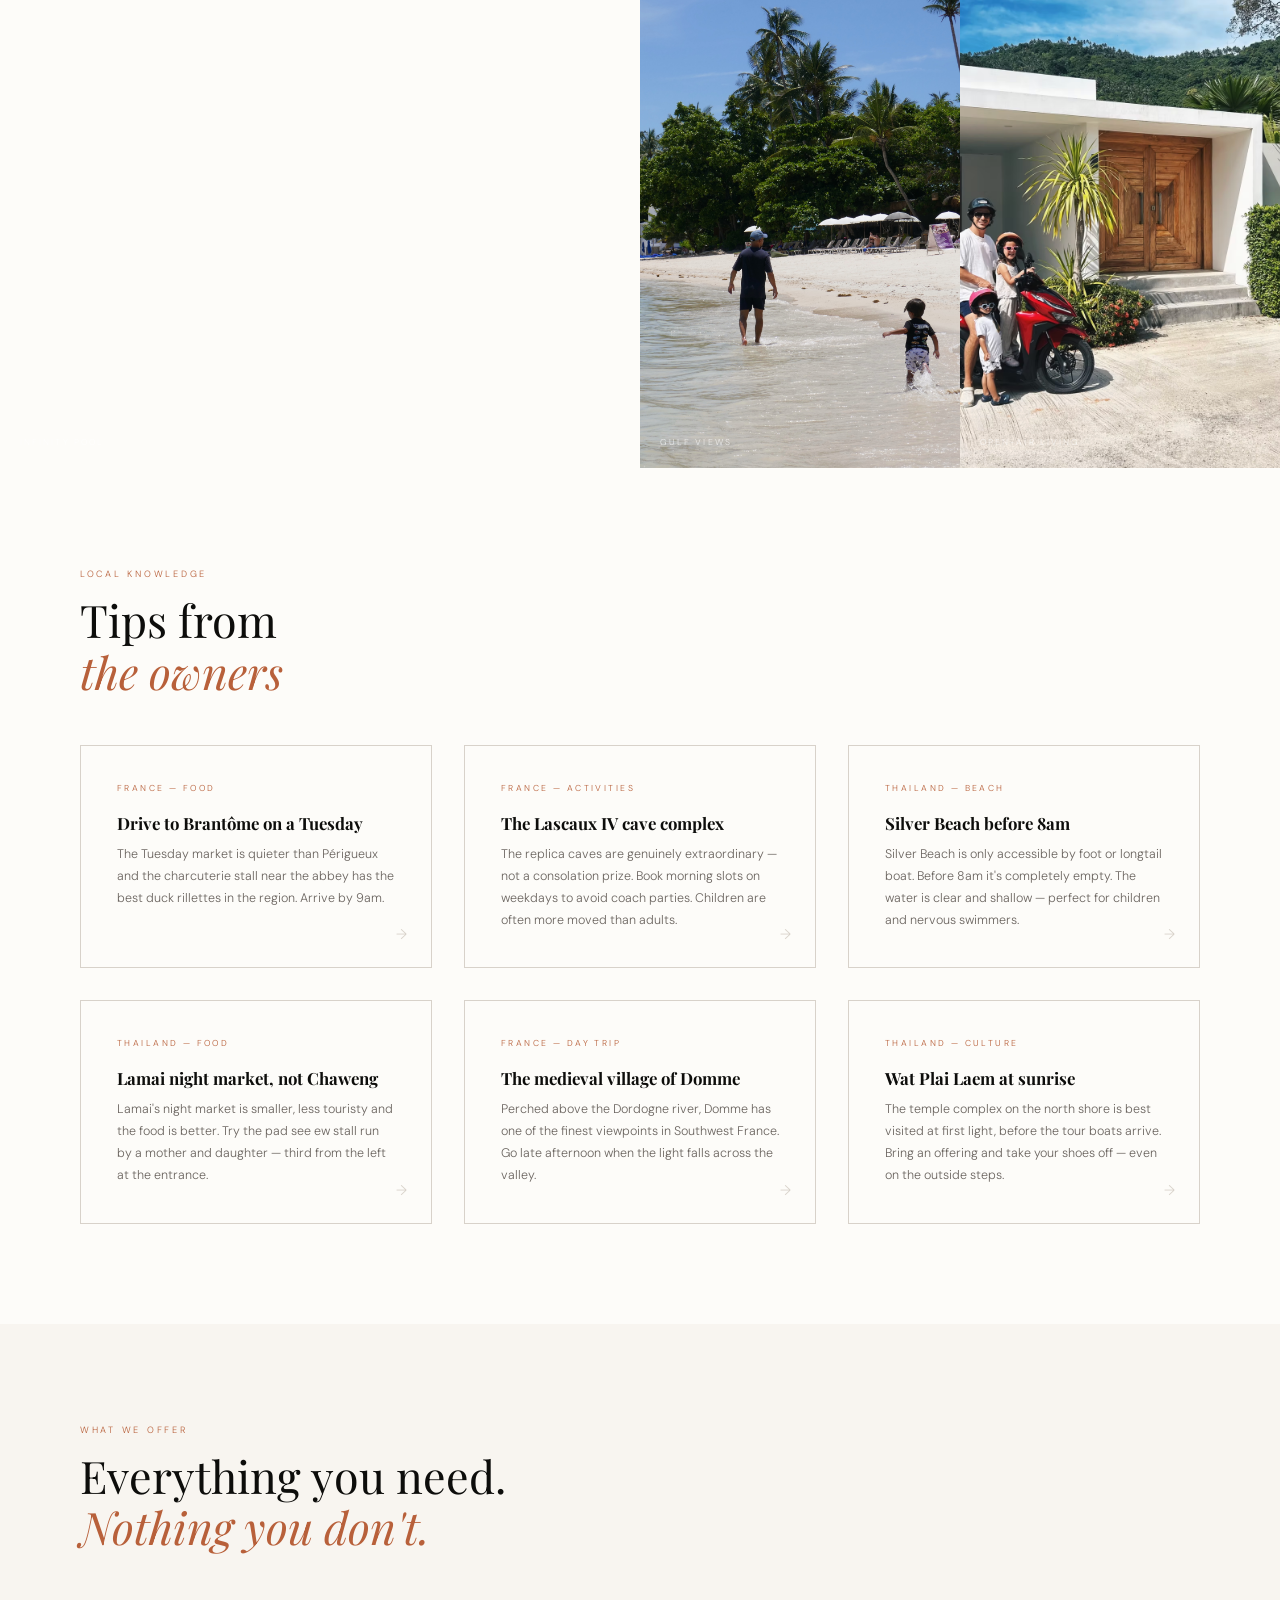
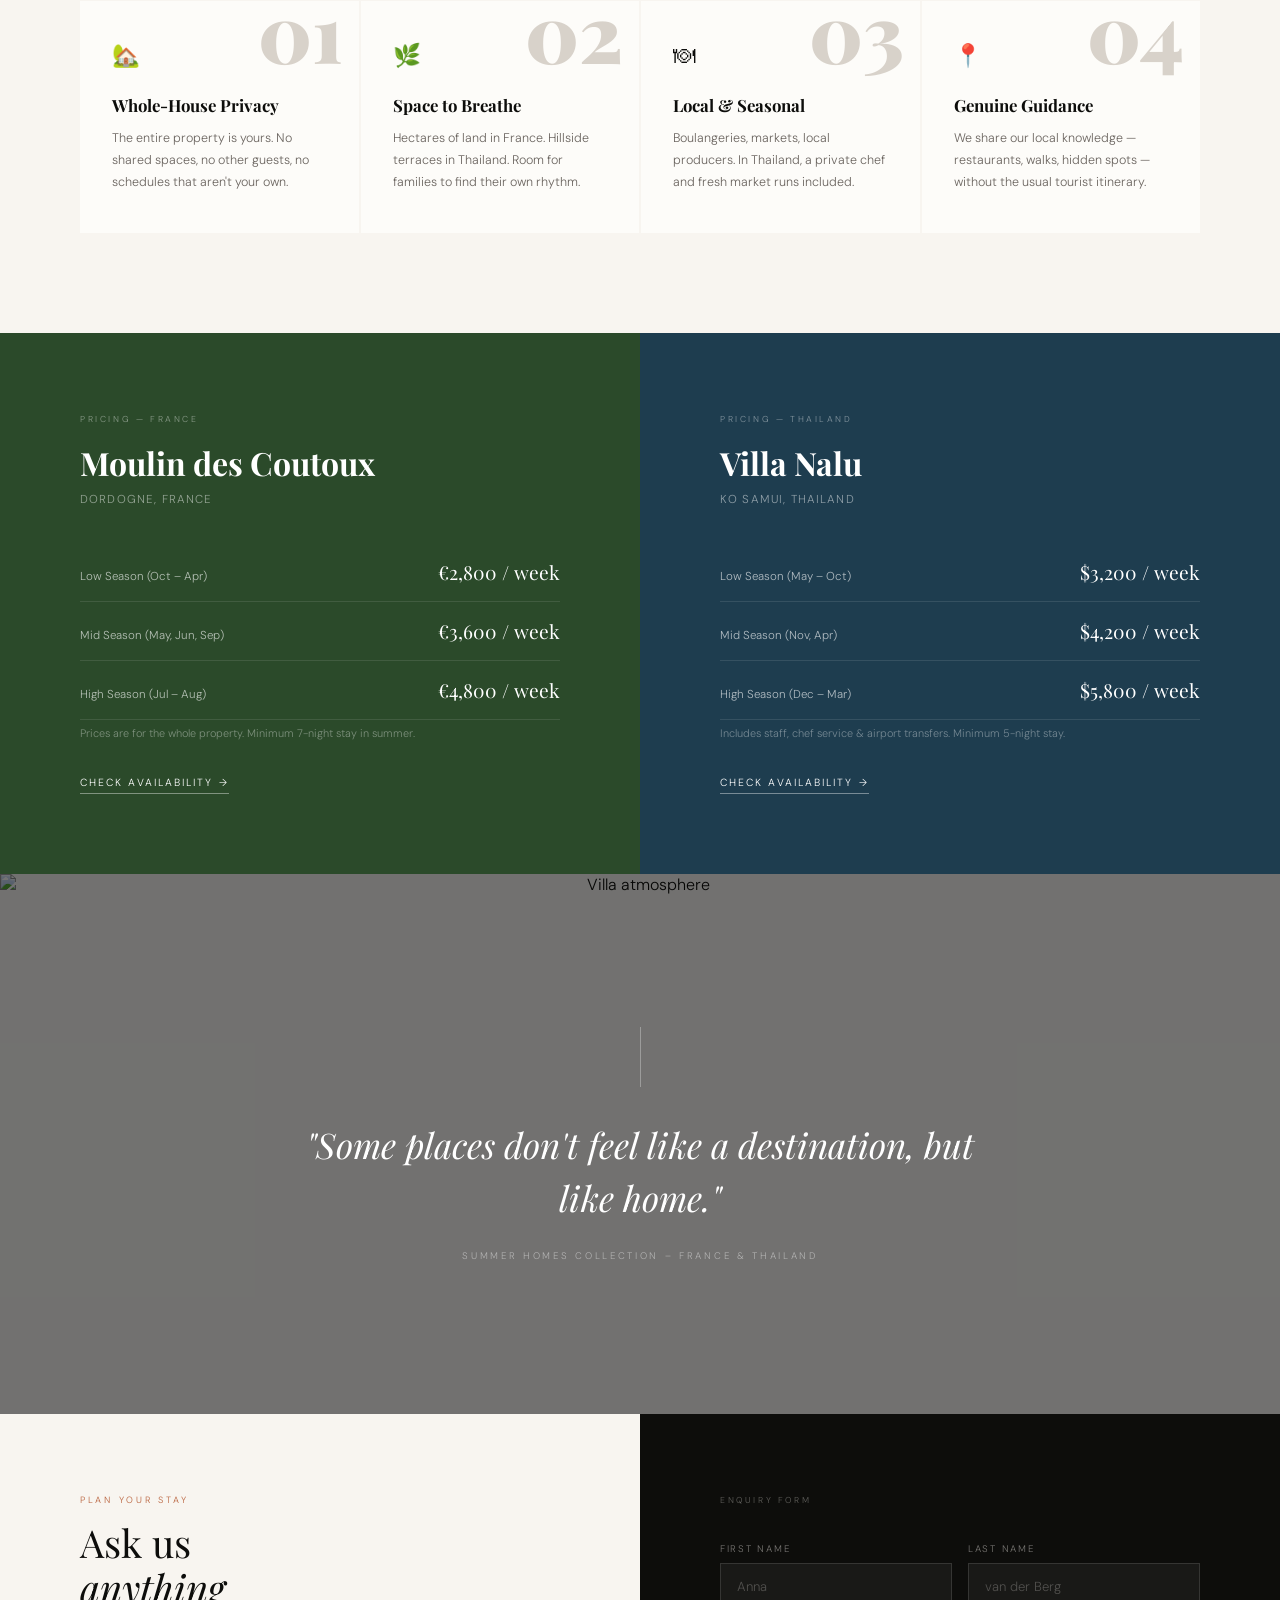
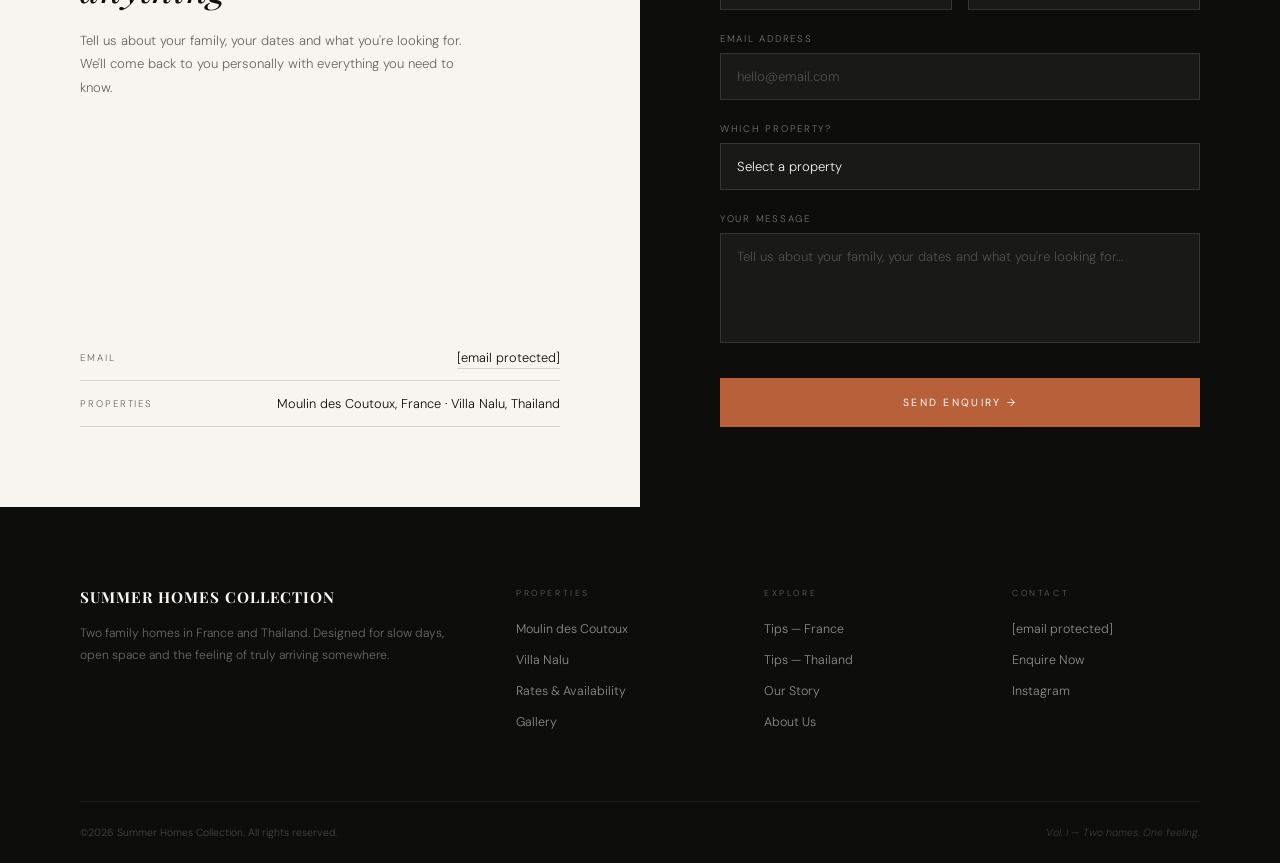
==== commit eb8a20cd: "Update index.html" ====
--- a/index.html
+++ b/index.html
@@ -46,7 +46,7 @@
     </div>
   </div>
   <div class="hero-panel hero-panel-thailand">
-    <img class="hero-img" src="images/nalu_hero_jpg.png" alt="Villa Nalu, Thailand">
+    <img class="hero-img" src="images/nalu_hero.png" alt="Villa Nalu, Thailand">
     <div class="hero-overlay"></div>
     <div class="hero-content">
       <div class="hero-eyebrow">Ko Samui · Thailand</div>
@@ -98,15 +98,15 @@
 <div class="gallery-strip" id="gallery">
   <div class="g-cell">
     <img src="images/coutoux_gallery1.jpg" alt="France interior">
-    <span class="g-cell-label">The Mill House</span>
-  </div>
-  <div class="g-cell">
-    <img src="images/coutoux_gallery2.jpg" alt="River view">
-    <span class="g-cell-label">Private River</span>
+    <span class="g-cell-label">Your own private mountain</span>
+  </div>
+  <div class="g-cell">
+    <img src="images/coutoux_gallery2.jpg" alt="Moulin des Coutoux">
+    <span class="g-cell-label">Moulin des Coutoux</span>
   </div>
   <div class="g-cell">
     <img src="images/coutoux_gallery3.jpg" alt="Interior living">
-    <span class="g-cell-label">Stone Interiors</span>
+    <span class="g-cell-label">Modern Interiors</span>
   </div>
 </div>
 
@@ -250,14 +250,23 @@
 
 
 <section class="quote-pg">
+
   <div class="quote-pg-bg">
     <img src="images/quote.JPG" alt="Villa atmosphere">
   </div>
 
   <div class="quote-pg-overlay"></div>
+
   <div class="q-line"></div>
-  <p class="q-text">"Some places don't feel like a destination, but like home."</p>
-  <span class="q-attr">Summer Homes Collection – France &amp; Thailand</span>
+
+  <p class="q-text">
+    "Some places don't feel like a destination, but like home."
+  </p>
+
+  <span class="q-attr">
+    Summer Homes Collection – France &amp; Thailand
+  </span>
+
 </section>
 
 <section class="contact-wrap" id="contact">
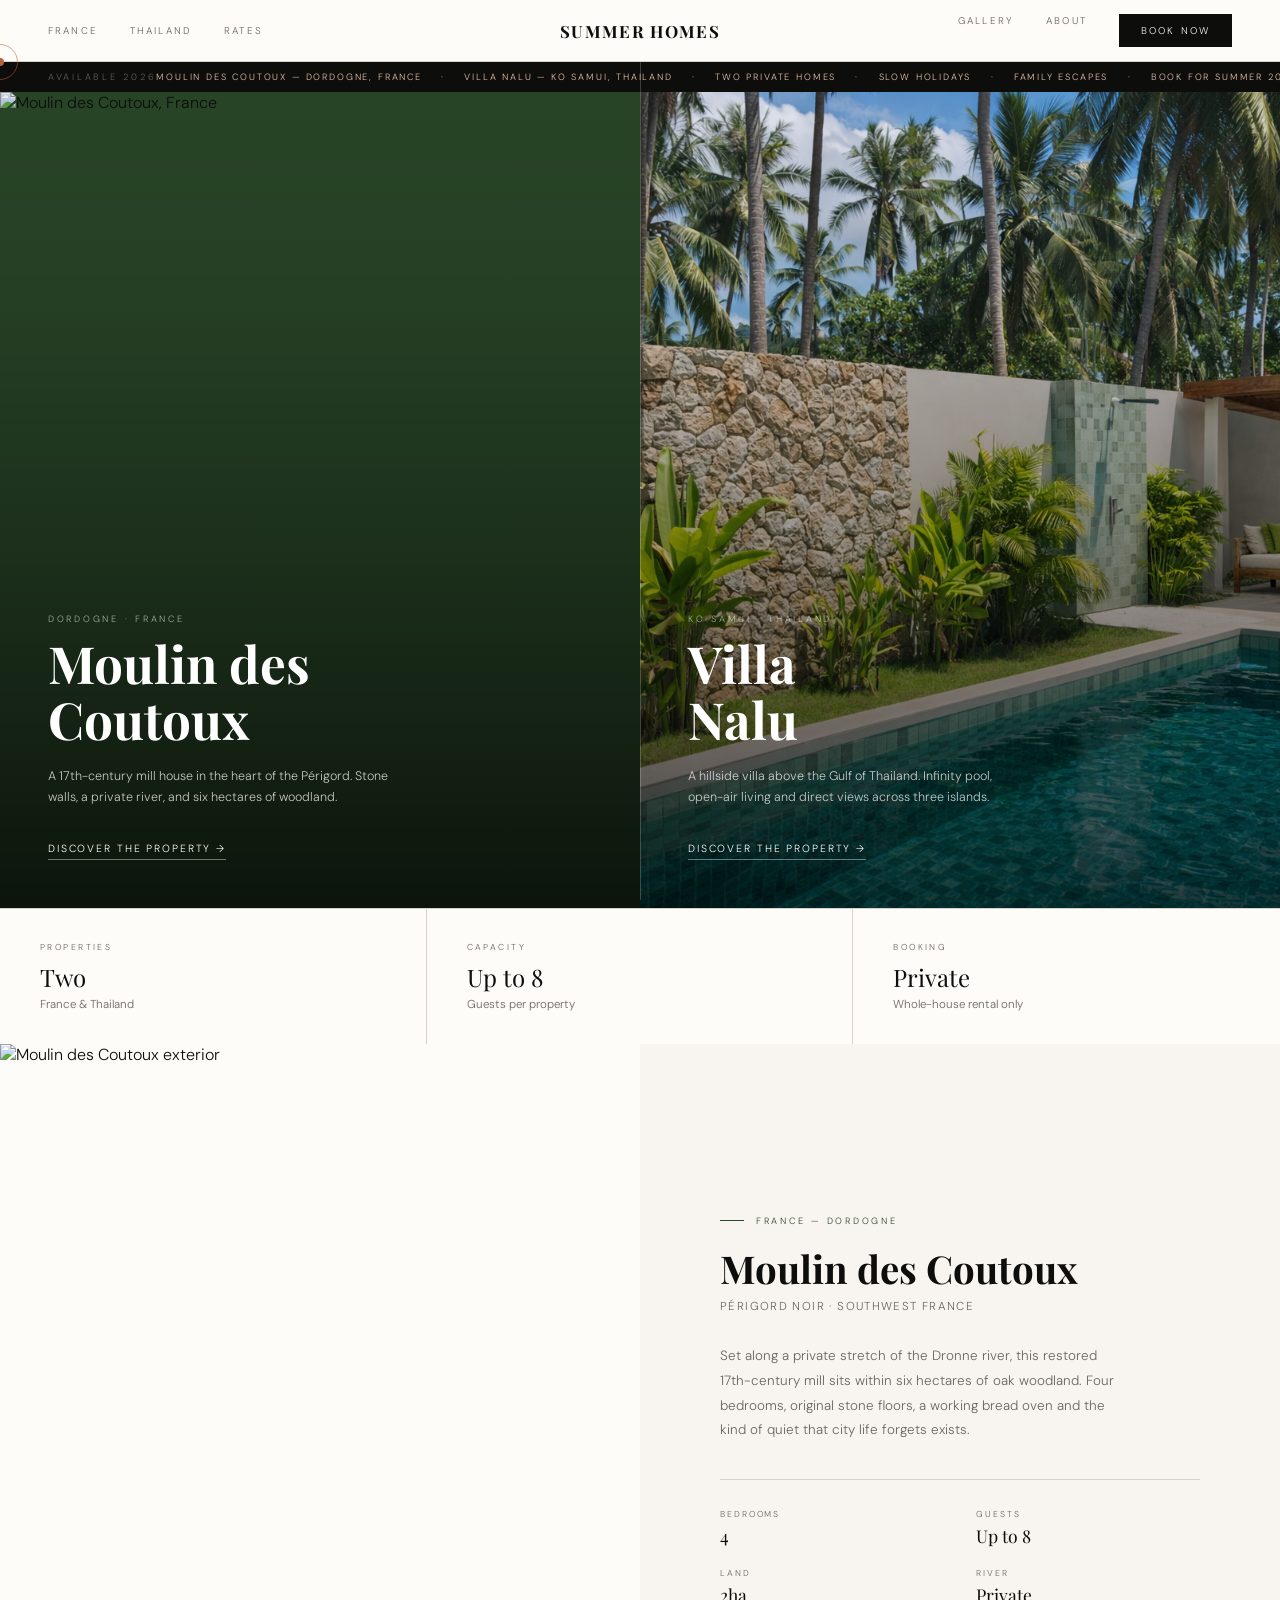
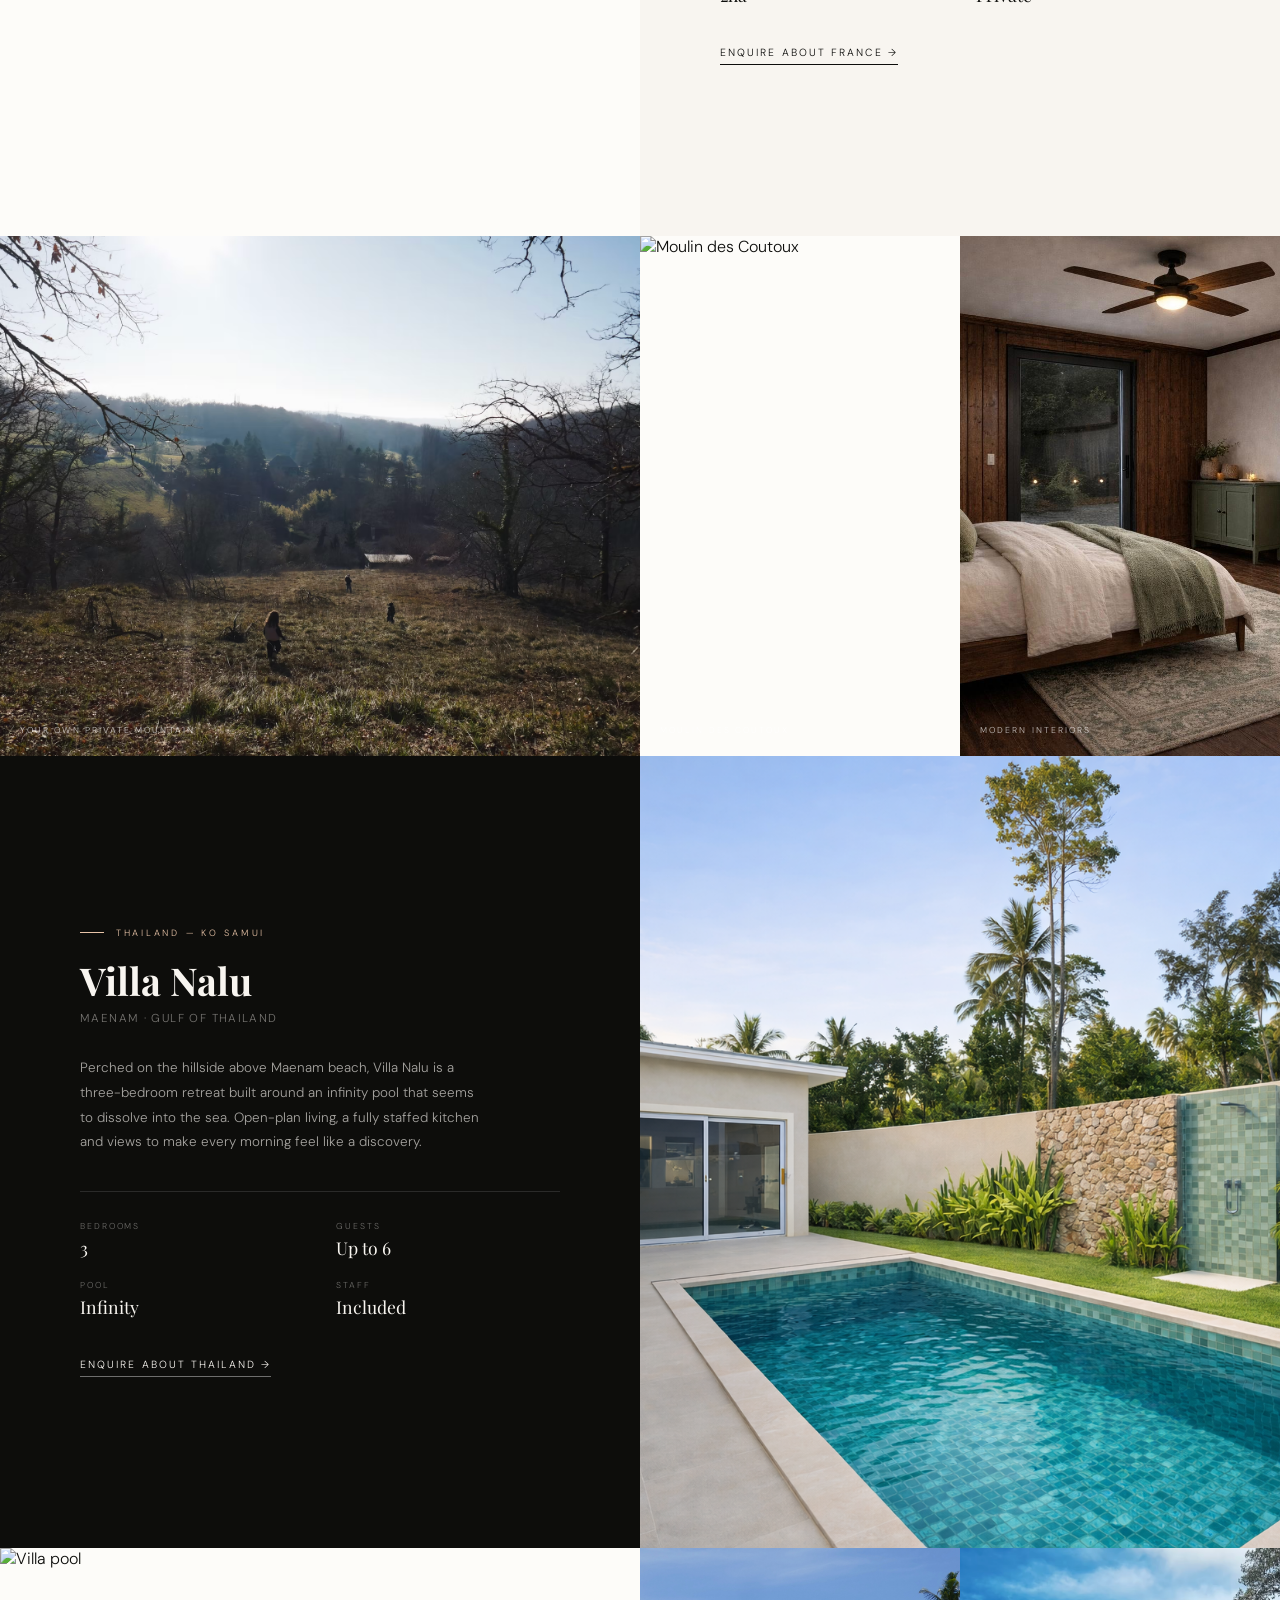
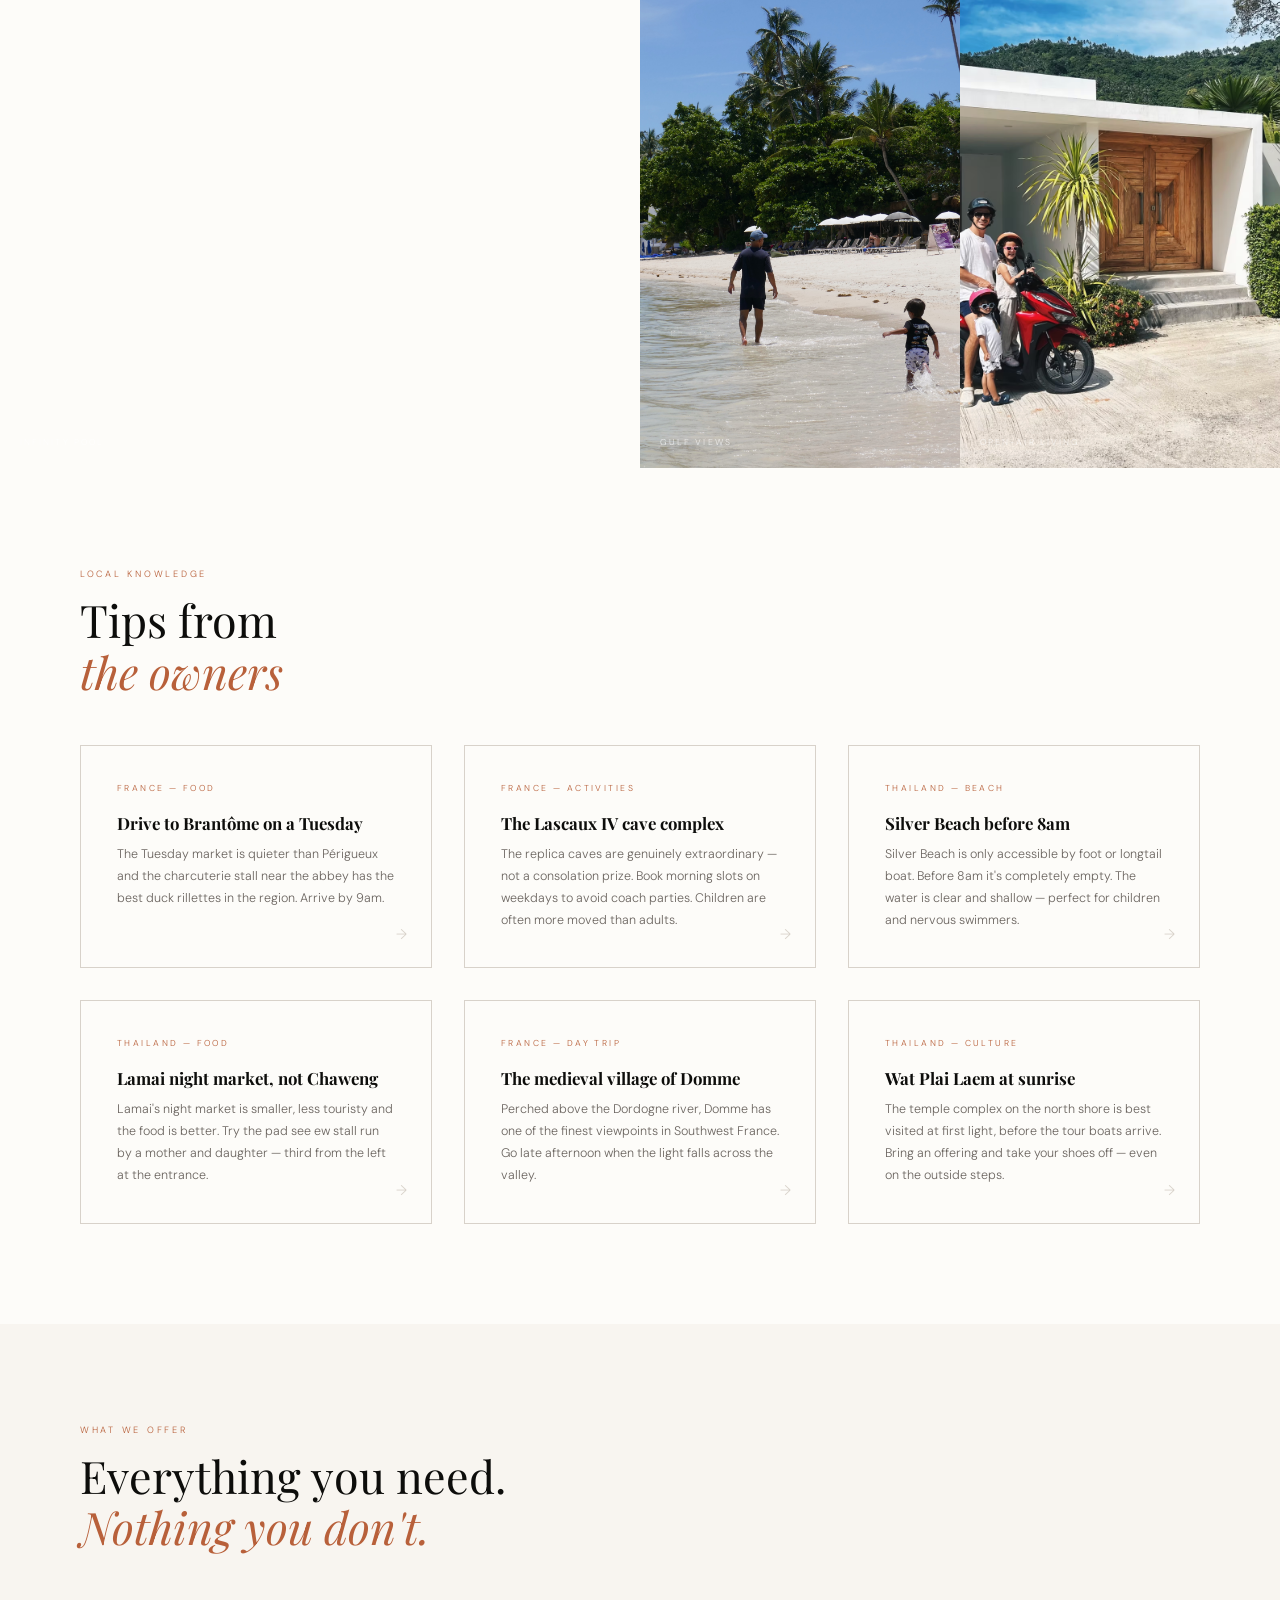
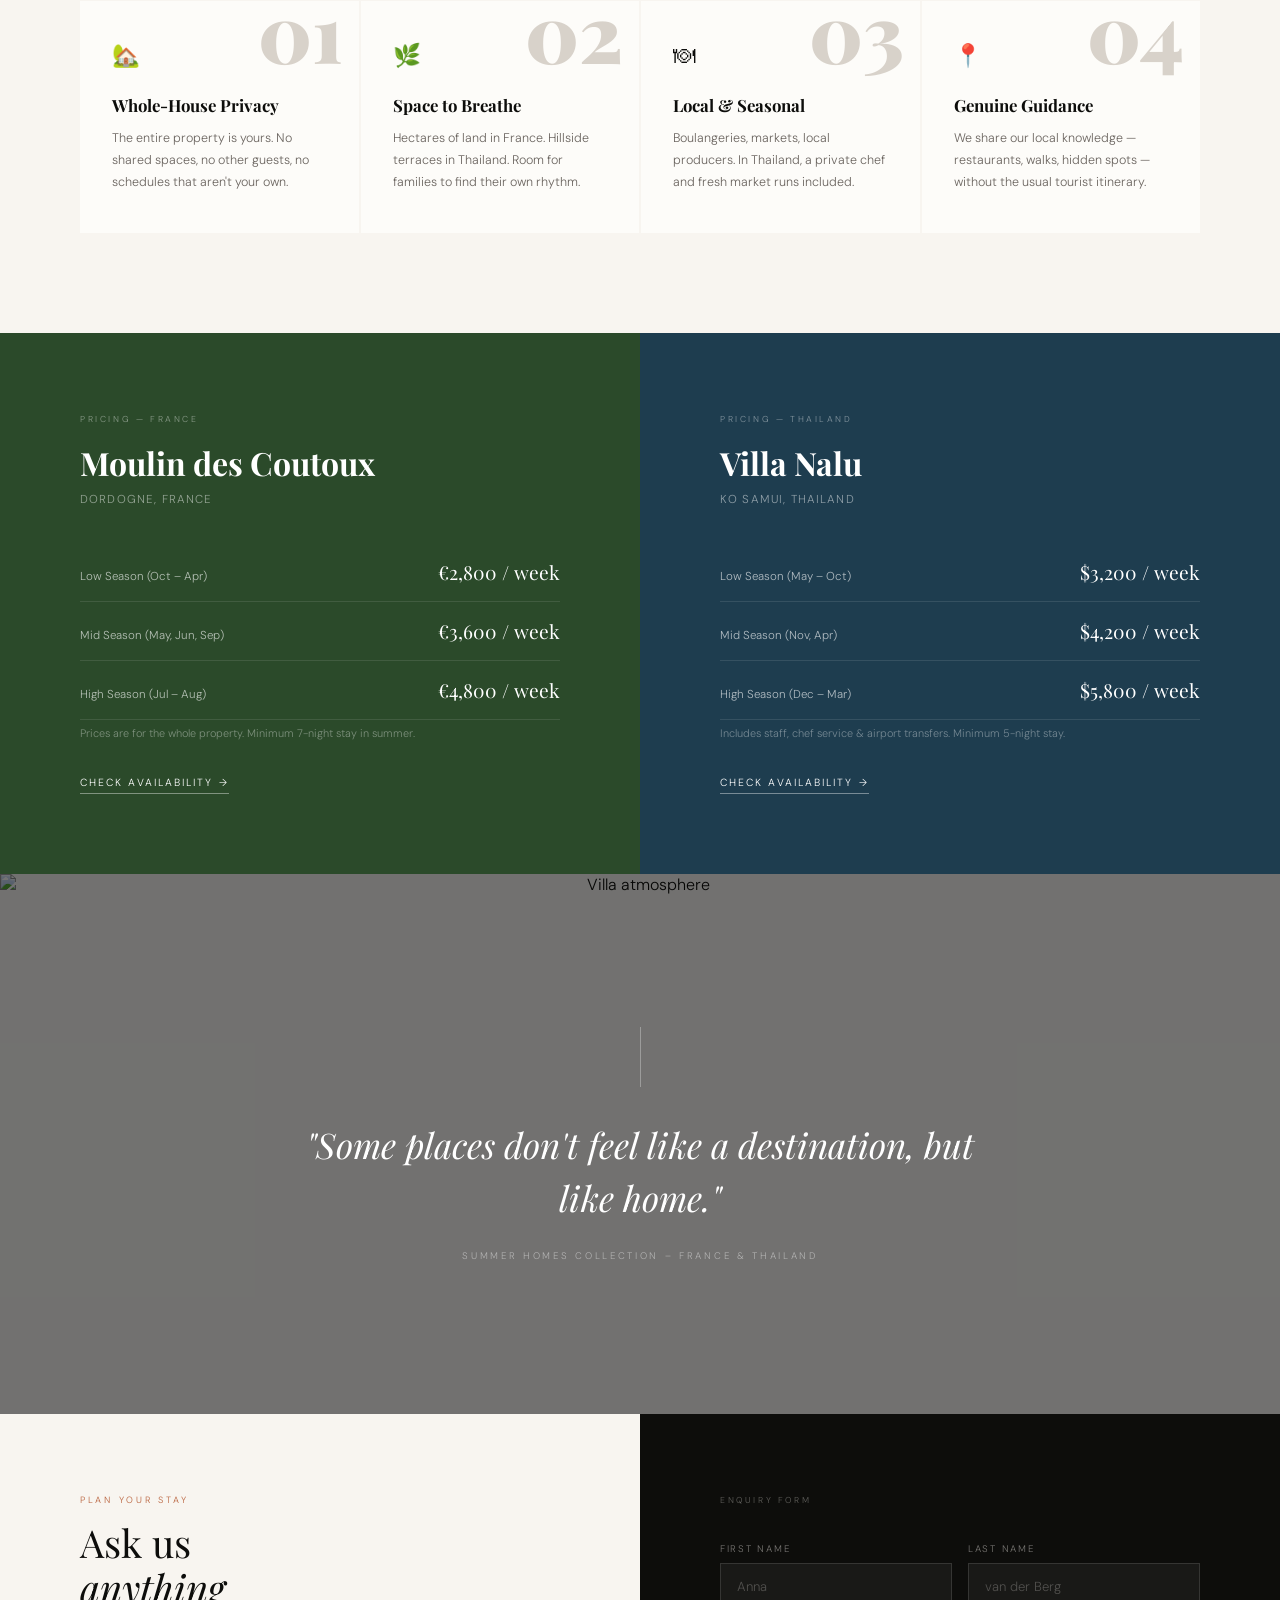
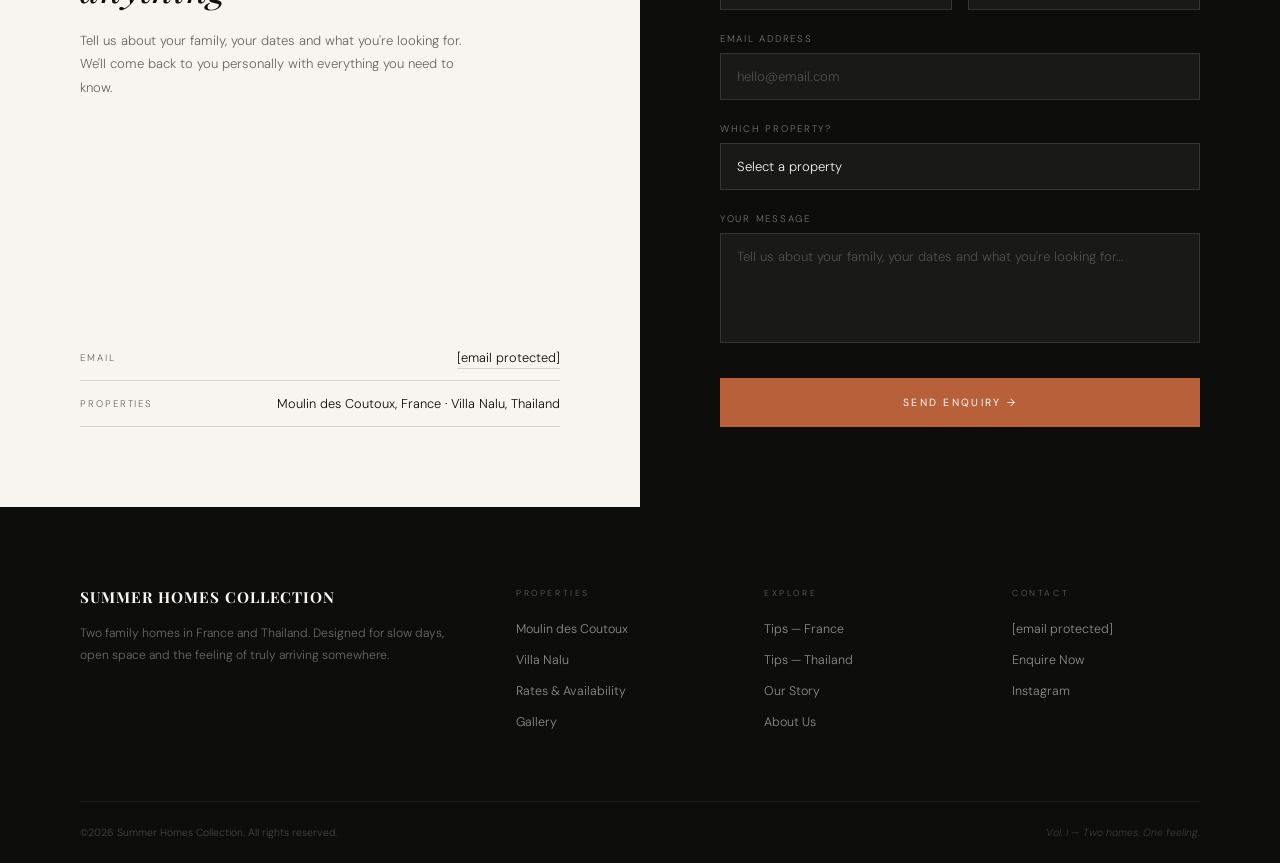
==== commit ab6772eb: "Update index.html" ====
--- a/index.html
+++ b/index.html
@@ -114,8 +114,8 @@
   <div class="prop-content">
     <div class="prop-flag">Thailand — Ko Samui</div>
     <h2 class="prop-h">Villa Nalu</h2>
-    <div class="prop-place">Chaweng Noi · Gulf of Thailand</div>
-    <p class="prop-desc">Perched on the hillside above Chaweng Noi beach, Villa Nalu is a three-bedroom retreat built around an infinity pool that seems to dissolve into the sea. Open-plan living, a fully staffed kitchen and views to make every morning feel like a discovery.</p>
+    <div class="prop-place">Maenam · Gulf of Thailand</div>
+    <p class="prop-desc">Perched on the hillside above Maenam beach, Villa Nalu is a three-bedroom retreat built around an infinity pool that seems to dissolve into the sea. Open-plan living, a fully staffed kitchen and views to make every morning feel like a discovery.</p>
     <div class="prop-specs">
       <div><div class="prop-spec-label">Bedrooms</div><div class="prop-spec-val">3</div></div>
       <div><div class="prop-spec-label">Guests</div><div class="prop-spec-val">Up to 6</div></div>
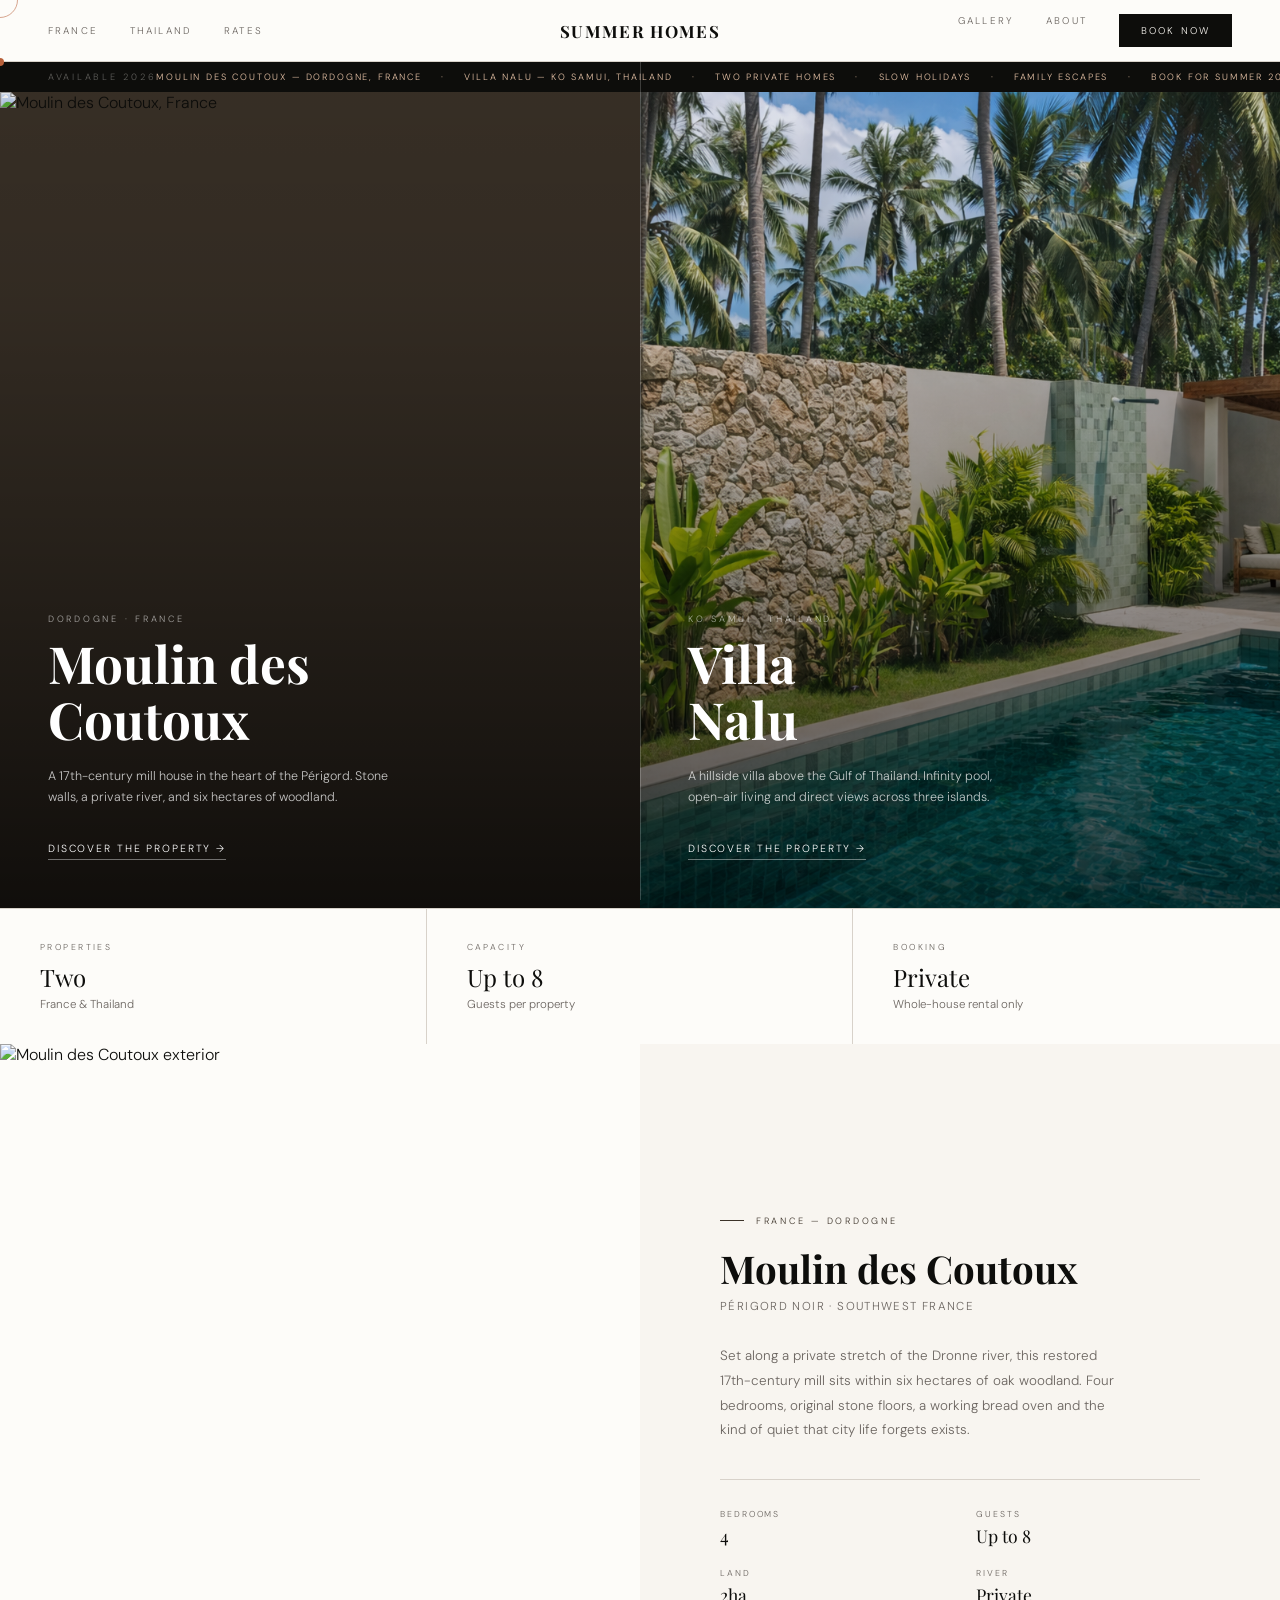
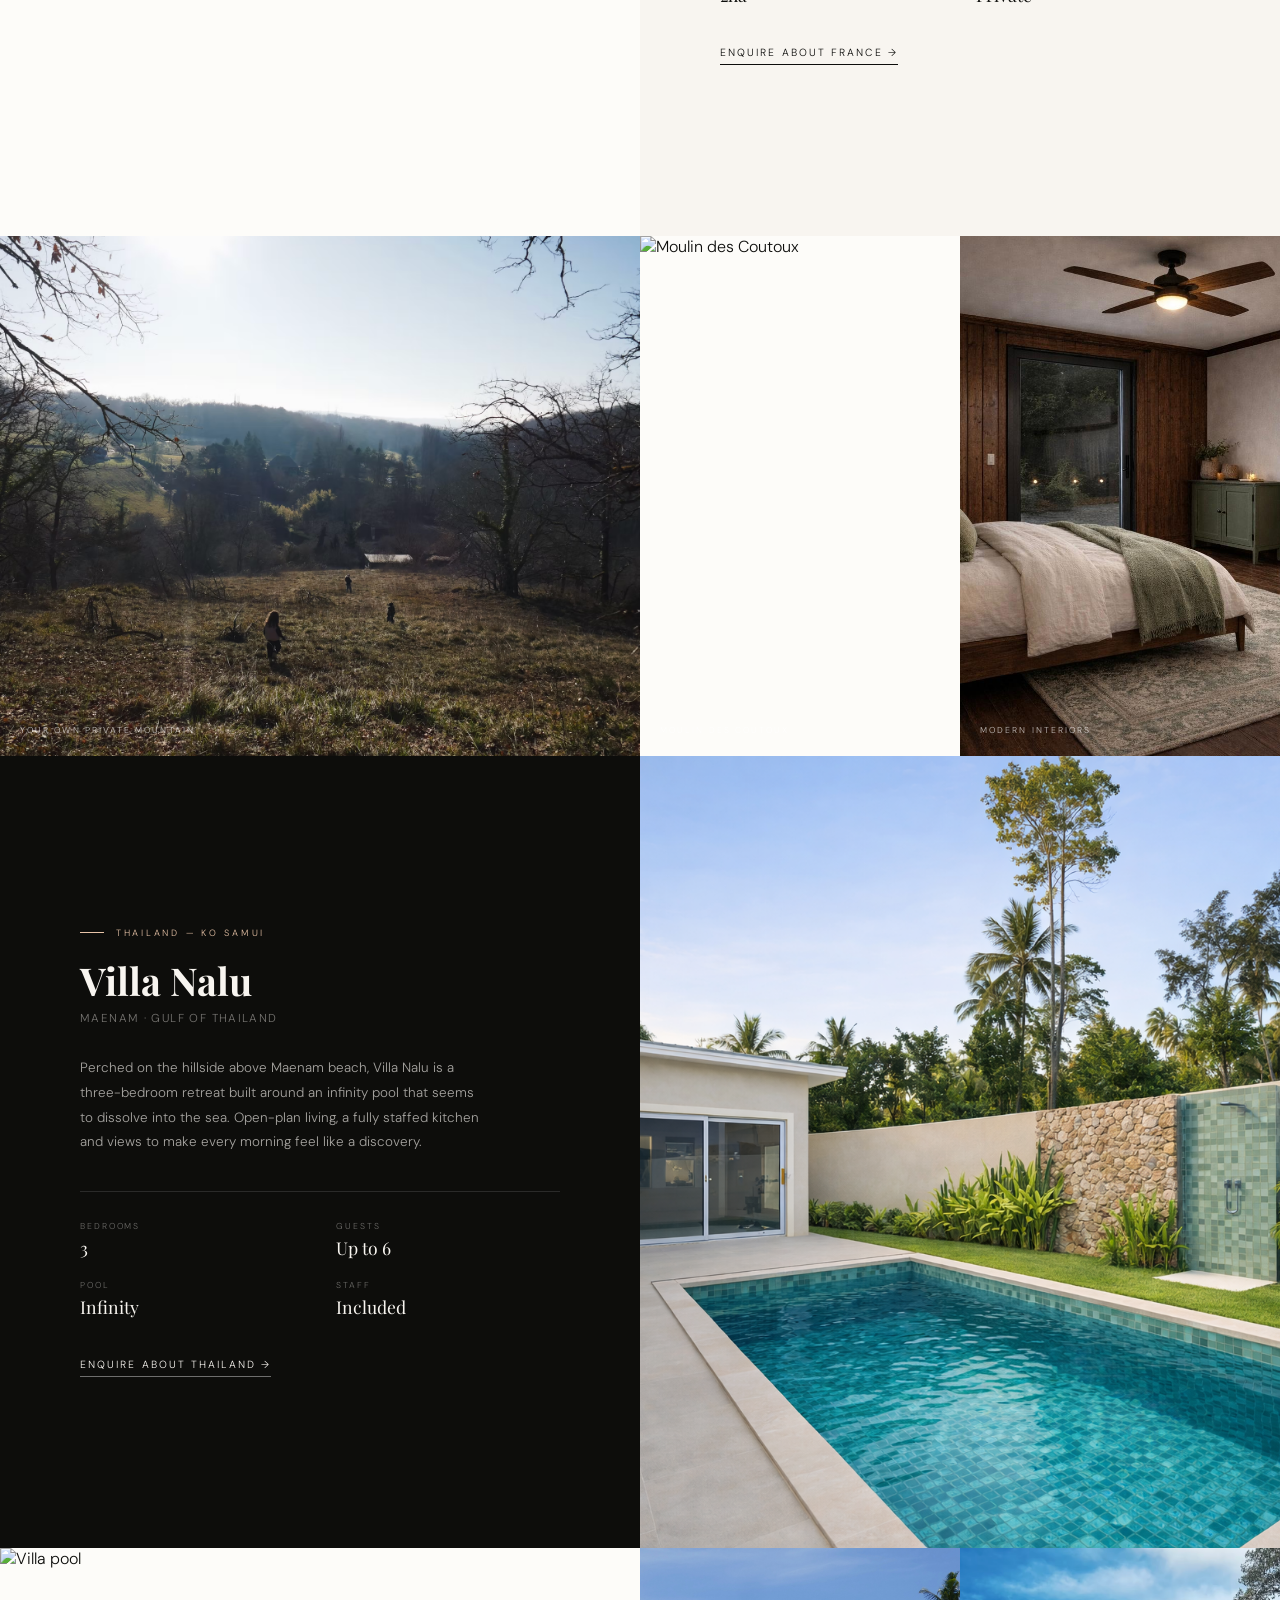
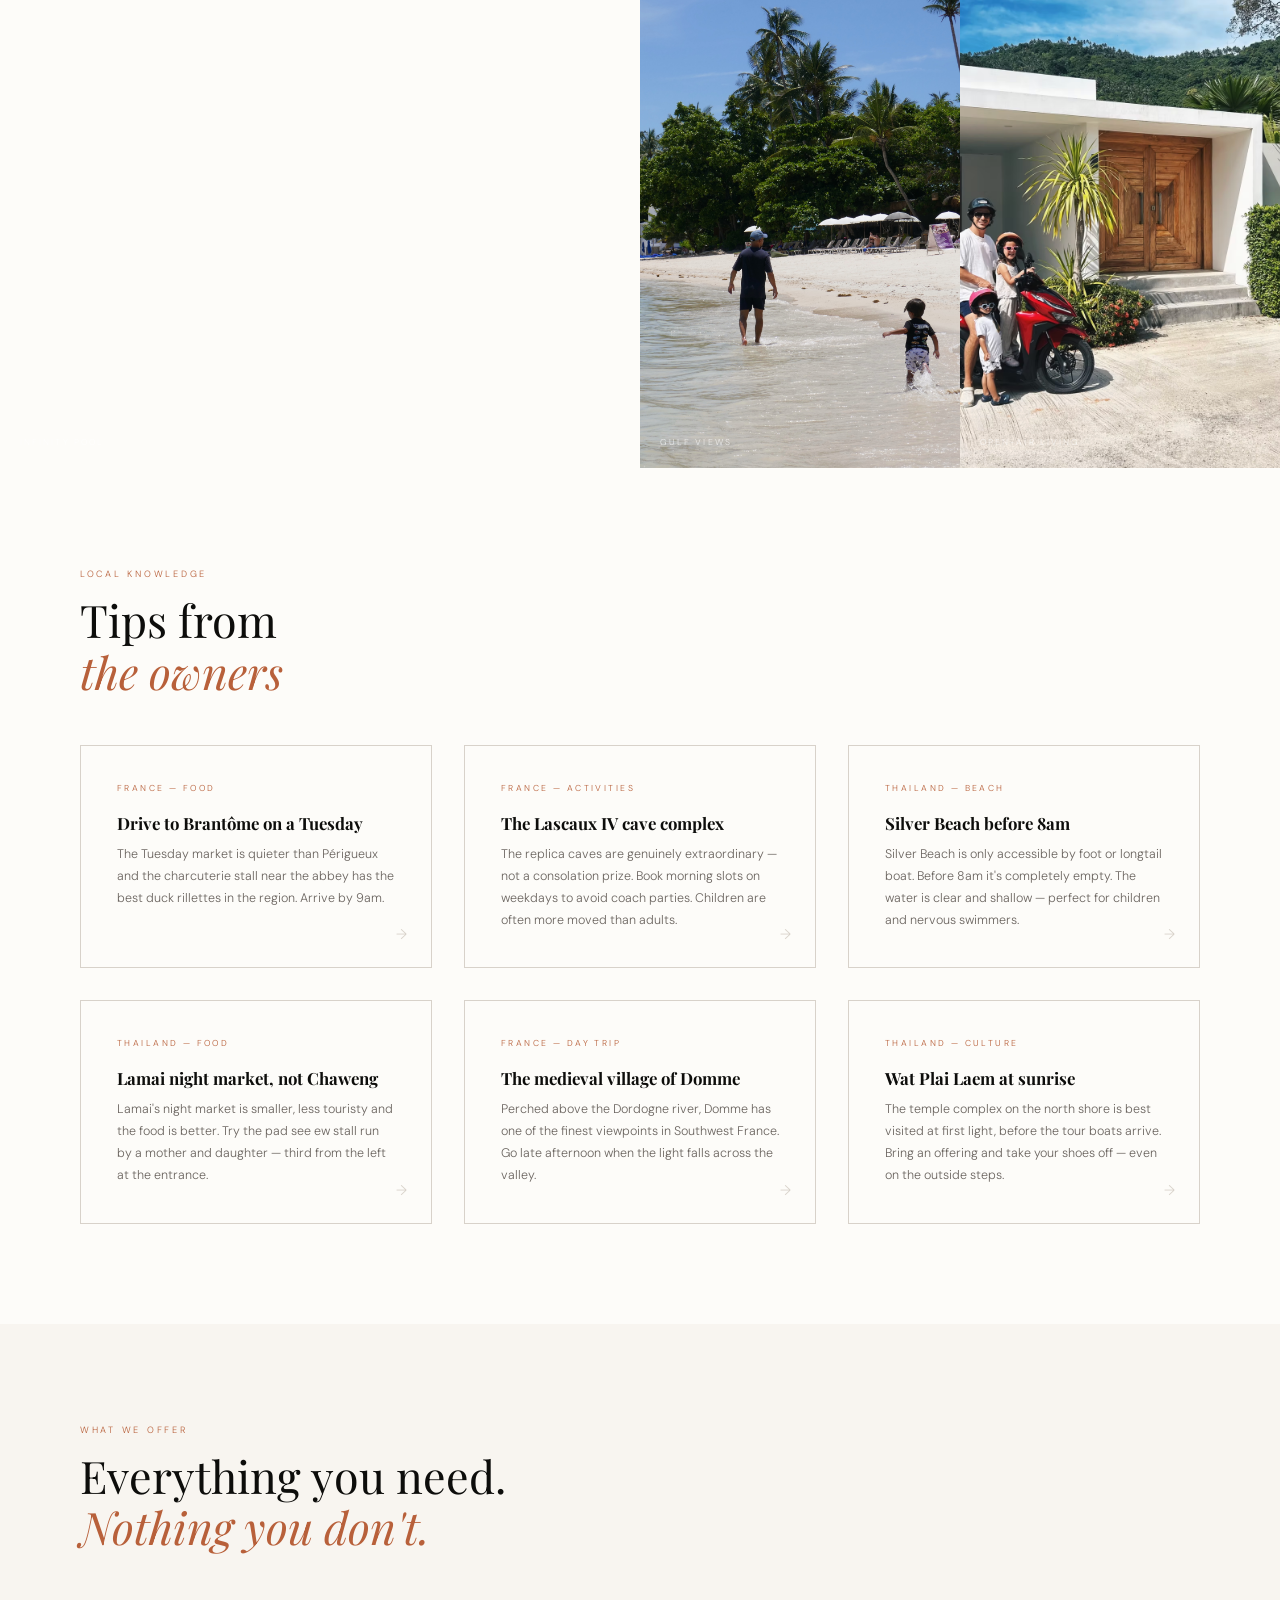
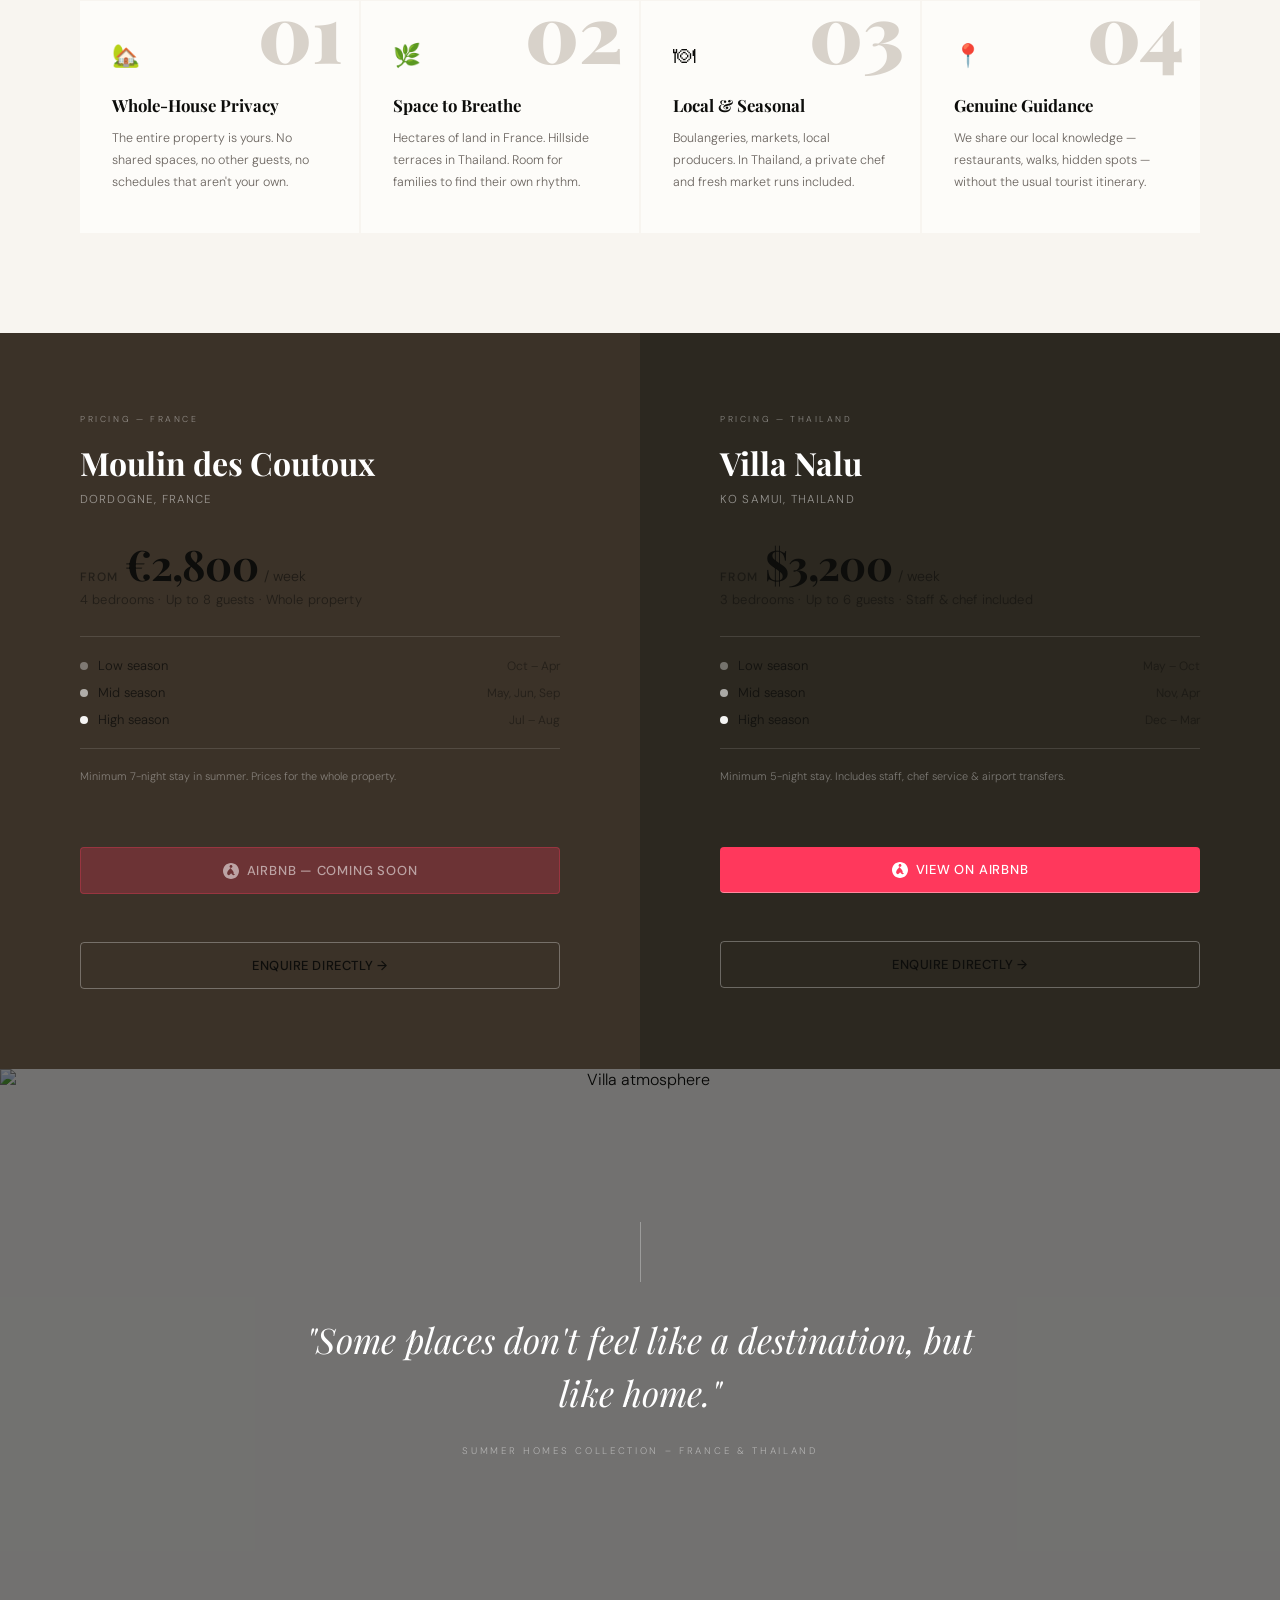
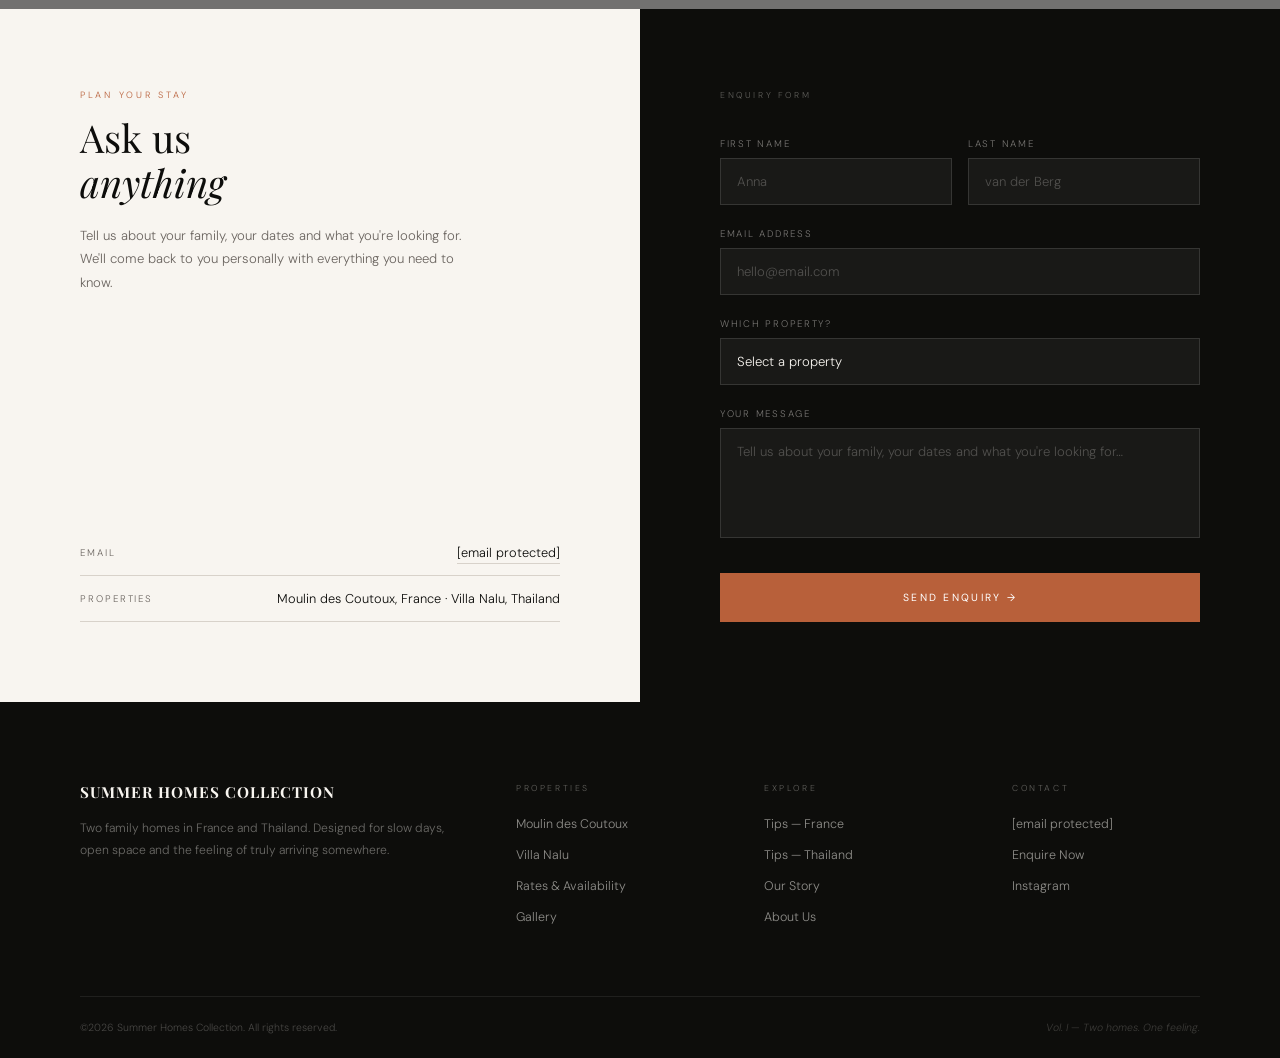
==== commit 70e2c4d8: "Update index.html" ====
--- a/index.html
+++ b/index.html
@@ -225,48 +225,225 @@
   </div>
 </section>
 
+<!-- ===================== RATES — UPDATED ===================== -->
 <section class="rates-wrap" id="rates">
+
+  <!-- France -->
   <div class="rates-panel rates-panel-france">
     <div class="rates-eye">Pricing — France</div>
     <h3 class="rates-h">Moulin des Coutoux</h3>
     <div class="rates-place">Dordogne, France</div>
-    <div class="rates-row"><span class="rates-season">Low Season (Oct – Apr)</span><span class="rates-price">€2,800 / week</span></div>
-    <div class="rates-row"><span class="rates-season">Mid Season (May, Jun, Sep)</span><span class="rates-price">€3,600 / week</span></div>
-    <div class="rates-row"><span class="rates-season">High Season (Jul – Aug)</span><span class="rates-price">€4,800 / week</span></div>
-    <div class="rates-note">Prices are for the whole property. Minimum 7-night stay in summer.</div>
-    <a class="rates-cta" href="#contact">Check availability →</a>
-  </div>
+
+    <div class="rates-from">
+      <span class="rates-from-label">From</span>
+      <span class="rates-from-price">€2,800</span>
+      <span class="rates-from-unit">/ week</span>
+    </div>
+
+    <div class="rates-meta">
+      <span>4 bedrooms · Up to 8 guests · Whole property</span>
+    </div>
+
+    <div class="rates-seasons">
+      <div class="rates-season-row">
+        <span class="rates-dot rates-dot-low"></span>
+        <span class="rates-season-name">Low season</span>
+        <span class="rates-season-period">Oct – Apr</span>
+      </div>
+      <div class="rates-season-row">
+        <span class="rates-dot rates-dot-mid"></span>
+        <span class="rates-season-name">Mid season</span>
+        <span class="rates-season-period">May, Jun, Sep</span>
+      </div>
+      <div class="rates-season-row">
+        <span class="rates-dot rates-dot-high"></span>
+        <span class="rates-season-name">High season</span>
+        <span class="rates-season-period">Jul – Aug</span>
+      </div>
+    </div>
+
+    <div class="rates-note">Minimum 7-night stay in summer. Prices for the whole property.</div>
+
+    <div class="rates-actions">
+      <a class="rates-cta rates-cta-airbnb rates-cta-soon" href="#contact" title="Airbnb listing coming soon">
+        <svg width="16" height="16" viewBox="0 0 24 24" fill="currentColor" xmlns="http://www.w3.org/2000/svg"><path d="M12 0C5.373 0 0 5.373 0 12s5.373 12 12 12 12-5.373 12-12S18.627 0 12 0zm5.894 16.633c-.21.633-.644 1.14-1.2 1.43-.44.23-.91.28-1.36.15-.67-.19-1.27-.66-1.9-1.35-.41-.45-.82-.97-1.27-1.57-.45.6-.86 1.12-1.27 1.57-.63.69-1.23 1.16-1.9 1.35-.45.13-.92.08-1.36-.15-.556-.29-.99-.797-1.2-1.43-.42-1.27-.07-2.84.99-4.6.62-1.03 1.48-2.1 2.58-3.2l.02-.02c.28-.27.57-.55.87-.82l.01-.01c.09-.08.18-.17.28-.25.1.08.19.17.28.25l.01.01c.3.27.59.55.87.82l.02.02c1.1 1.1 1.96 2.17 2.58 3.2 1.06 1.76 1.41 3.33.99 4.6zm-5.894-9.3c-1.2 0-2.17-.97-2.17-2.17S10.8 3 12 3s2.17.97 2.17 2.163S13.2 7.333 12 7.333z"/></svg>
+        Airbnb — Coming Soon
+      </a>
+      <a class="rates-cta rates-cta-direct" href="#contact">Enquire directly →</a>
+    </div>
+  </div>
+
+  <!-- Thailand -->
   <div class="rates-panel rates-panel-thailand">
     <div class="rates-eye">Pricing — Thailand</div>
     <h3 class="rates-h">Villa Nalu</h3>
     <div class="rates-place">Ko Samui, Thailand</div>
-    <div class="rates-row"><span class="rates-season">Low Season (May – Oct)</span><span class="rates-price">$3,200 / week</span></div>
-    <div class="rates-row"><span class="rates-season">Mid Season (Nov, Apr)</span><span class="rates-price">$4,200 / week</span></div>
-    <div class="rates-row"><span class="rates-season">High Season (Dec – Mar)</span><span class="rates-price">$5,800 / week</span></div>
-    <div class="rates-note">Includes staff, chef service &amp; airport transfers. Minimum 5-night stay.</div>
-    <a class="rates-cta" href="#contact">Check availability →</a>
-  </div>
-</section>
+
+    <div class="rates-from">
+      <span class="rates-from-label">From</span>
+      <span class="rates-from-price">$3,200</span>
+      <span class="rates-from-unit">/ week</span>
+    </div>
+
+    <div class="rates-meta">
+      <span>3 bedrooms · Up to 6 guests · Staff &amp; chef included</span>
+    </div>
+
+    <div class="rates-seasons">
+      <div class="rates-season-row">
+        <span class="rates-dot rates-dot-low"></span>
+        <span class="rates-season-name">Low season</span>
+        <span class="rates-season-period">May – Oct</span>
+      </div>
+      <div class="rates-season-row">
+        <span class="rates-dot rates-dot-mid"></span>
+        <span class="rates-season-name">Mid season</span>
+        <span class="rates-season-period">Nov, Apr</span>
+      </div>
+      <div class="rates-season-row">
+        <span class="rates-dot rates-dot-high"></span>
+        <span class="rates-season-name">High season</span>
+        <span class="rates-season-period">Dec – Mar</span>
+      </div>
+    </div>
+
+    <div class="rates-note">Minimum 5-night stay. Includes staff, chef service &amp; airport transfers.</div>
+
+    <div class="rates-actions">
+      <a class="rates-cta rates-cta-airbnb" href="https://www.airbnb.nl/rooms/1689326259522974896" target="_blank" rel="noopener">
+        <svg width="16" height="16" viewBox="0 0 24 24" fill="currentColor" xmlns="http://www.w3.org/2000/svg"><path d="M12 0C5.373 0 0 5.373 0 12s5.373 12 12 12 12-5.373 12-12S18.627 0 12 0zm5.894 16.633c-.21.633-.644 1.14-1.2 1.43-.44.23-.91.28-1.36.15-.67-.19-1.27-.66-1.9-1.35-.41-.45-.82-.97-1.27-1.57-.45.6-.86 1.12-1.27 1.57-.63.69-1.23 1.16-1.9 1.35-.45.13-.92.08-1.36-.15-.556-.29-.99-.797-1.2-1.43-.42-1.27-.07-2.84.99-4.6.62-1.03 1.48-2.1 2.58-3.2l.02-.02c.28-.27.57-.55.87-.82l.01-.01c.09-.08.18-.17.28-.25.1.08.19.17.28.25l.01.01c.3.27.59.55.87.82l.02.02c1.1 1.1 1.96 2.17 2.58 3.2 1.06 1.76 1.41 3.33.99 4.6zm-5.894-9.3c-1.2 0-2.17-.97-2.17-2.17S10.8 3 12 3s2.17.97 2.17 2.163S13.2 7.333 12 7.333z"/></svg>
+        View on Airbnb
+      </a>
+      <a class="rates-cta rates-cta-direct" href="#contact">Enquire directly →</a>
+    </div>
+  </div>
+
+</section>
+
+<!-- ===================== END RATES ===================== -->
+
+<style>
+/* ---- Rates redesign ---- */
+.rates-from {
+  display: flex;
+  align-items: baseline;
+  gap: 6px;
+  margin: 28px 0 6px;
+}
+.rates-from-label {
+  font-family: 'DM Sans', sans-serif;
+  font-size: 12px;
+  font-weight: 500;
+  letter-spacing: .12em;
+  text-transform: uppercase;
+  opacity: .55;
+}
+.rates-from-price {
+  font-family: 'Playfair Display', serif;
+  font-size: 42px;
+  font-weight: 700;
+  line-height: 1;
+  letter-spacing: -.02em;
+}
+.rates-from-unit {
+  font-family: 'DM Sans', sans-serif;
+  font-size: 14px;
+  opacity: .6;
+}
+.rates-meta {
+  font-family: 'DM Sans', sans-serif;
+  font-size: 13px;
+  opacity: .55;
+  margin-bottom: 28px;
+  letter-spacing: .01em;
+}
+.rates-seasons {
+  display: flex;
+  flex-direction: column;
+  gap: 10px;
+  margin-bottom: 20px;
+  padding: 20px 0;
+  border-top: 1px solid rgba(255,255,255,.12);
+  border-bottom: 1px solid rgba(255,255,255,.12);
+}
+.rates-season-row {
+  display: flex;
+  align-items: center;
+  gap: 10px;
+  font-family: 'DM Sans', sans-serif;
+  font-size: 13px;
+}
+.rates-dot {
+  width: 8px;
+  height: 8px;
+  border-radius: 50%;
+  flex-shrink: 0;
+}
+.rates-dot-low  { background: rgba(255,255,255,.35); }
+.rates-dot-mid  { background: rgba(255,255,255,.6);  }
+.rates-dot-high { background: rgba(255,255,255,.95); }
+.rates-season-name {
+  flex: 1;
+  opacity: .8;
+}
+.rates-season-period {
+  opacity: .5;
+  font-size: 12px;
+}
+.rates-actions {
+  display: flex;
+  flex-direction: column;
+  gap: 12px;
+  margin-top: 28px;
+}
+.rates-cta {
+  display: inline-flex;
+  align-items: center;
+  justify-content: center;
+  gap: 8px;
+  padding: 14px 24px;
+  border-radius: 4px;
+  font-family: 'DM Sans', sans-serif;
+  font-size: 13px;
+  font-weight: 500;
+  letter-spacing: .06em;
+  text-transform: uppercase;
+  text-decoration: none;
+  transition: opacity .2s, transform .15s;
+  cursor: pointer;
+}
+.rates-cta:hover { opacity: .85; transform: translateY(-1px); }
+.rates-cta-airbnb {
+  background: #FF385C;
+  color: #fff;
+}
+.rates-cta-airbnb.rates-cta-soon {
+  background: rgba(255,56,92,.25);
+  color: rgba(255,255,255,.55);
+  cursor: default;
+  pointer-events: none;
+  border: 1px solid rgba(255,56,92,.3);
+}
+.rates-cta-direct {
+  background: transparent;
+  color: inherit;
+  border: 1px solid rgba(255,255,255,.3);
+  letter-spacing: .04em;
+}
+.rates-cta-direct:hover { border-color: rgba(255,255,255,.7); }
+/* Remove old rates-row styles that conflict */
+.rates-wrap .rates-row { display: none; }
+</style>
 
 
 <section class="quote-pg">
-
   <div class="quote-pg-bg">
     <img src="images/quote.JPG" alt="Villa atmosphere">
   </div>
-
   <div class="quote-pg-overlay"></div>
-
   <div class="q-line"></div>
-
-  <p class="q-text">
-    "Some places don't feel like a destination, but like home."
-  </p>
-
-  <span class="q-attr">
-    Summer Homes Collection – France &amp; Thailand
-  </span>
-
+  <p class="q-text">"Some places don't feel like a destination, but like home."</p>
+  <span class="q-attr">Summer Homes Collection – France &amp; Thailand</span>
 </section>
 
 <section class="contact-wrap" id="contact">
@@ -343,4 +520,7 @@
   el.addEventListener('mouseleave',()=>{cur.style.width='8px';cur.style.height='8px';ring.style.width='36px';ring.style.height='36px';ring.style.opacity='.55'});
 });
 const obs=new IntersectionObserver(entries=>entries.forEach(e=>{if(e.isIntersecting){e.target.classList.add('in');obs.unobserve(e.target)}}),{threshold:0,rootMargin:'0px 0px -40px 0px'});
-document.querySelectorAll('.rev'
+document.querySelectorAll('.rev').forEach(el=>obs.observe(el));
+</script>
+</body>
+</html>
--- a/css/style.css
+++ b/css/style.css
@@ -12,8 +12,8 @@
   --rule:         #D8D2CA;
   --accent:       #B8603A;
   --accent-light: #E8C4A8;
-  --france:       #2B4A2A;
-  --thailand:     #1E3D4F;
+  --france:       #3B3228;
+  --thailand:     #2C2820;
   --serif:        'Playfair Display', Georgia, serif;
   --sans:         'DM Sans', sans-serif;
 }
@@ -69,7 +69,7 @@
   display: flex; justify-content: space-between; align-items: center; overflow: hidden;
 }
 .ticker-tag  { font-size: .57rem; letter-spacing: .3em; text-transform: uppercase; color: rgba(248,245,240,.35); white-space: nowrap; }
-.ticker-text { font-size: .57rem; letter-spacing: .2em;  text-transform: uppercase; color: var(--accent-light);  white-space: nowrap; animation: tick 22s linear infinite; }
+.ticker-text { font-size: .57rem; letter-spacing: .2em;  text-transform: uppercase; color: var(--accent-light);  white-space: nowrap; animation: tick 55s linear infinite; }
 @keyframes tick { 0%{transform:translateX(100vw)} 100%{transform:translateX(-300%)} }
 
 /* ── HERO SPLIT ──────────────────────────────────────────── */
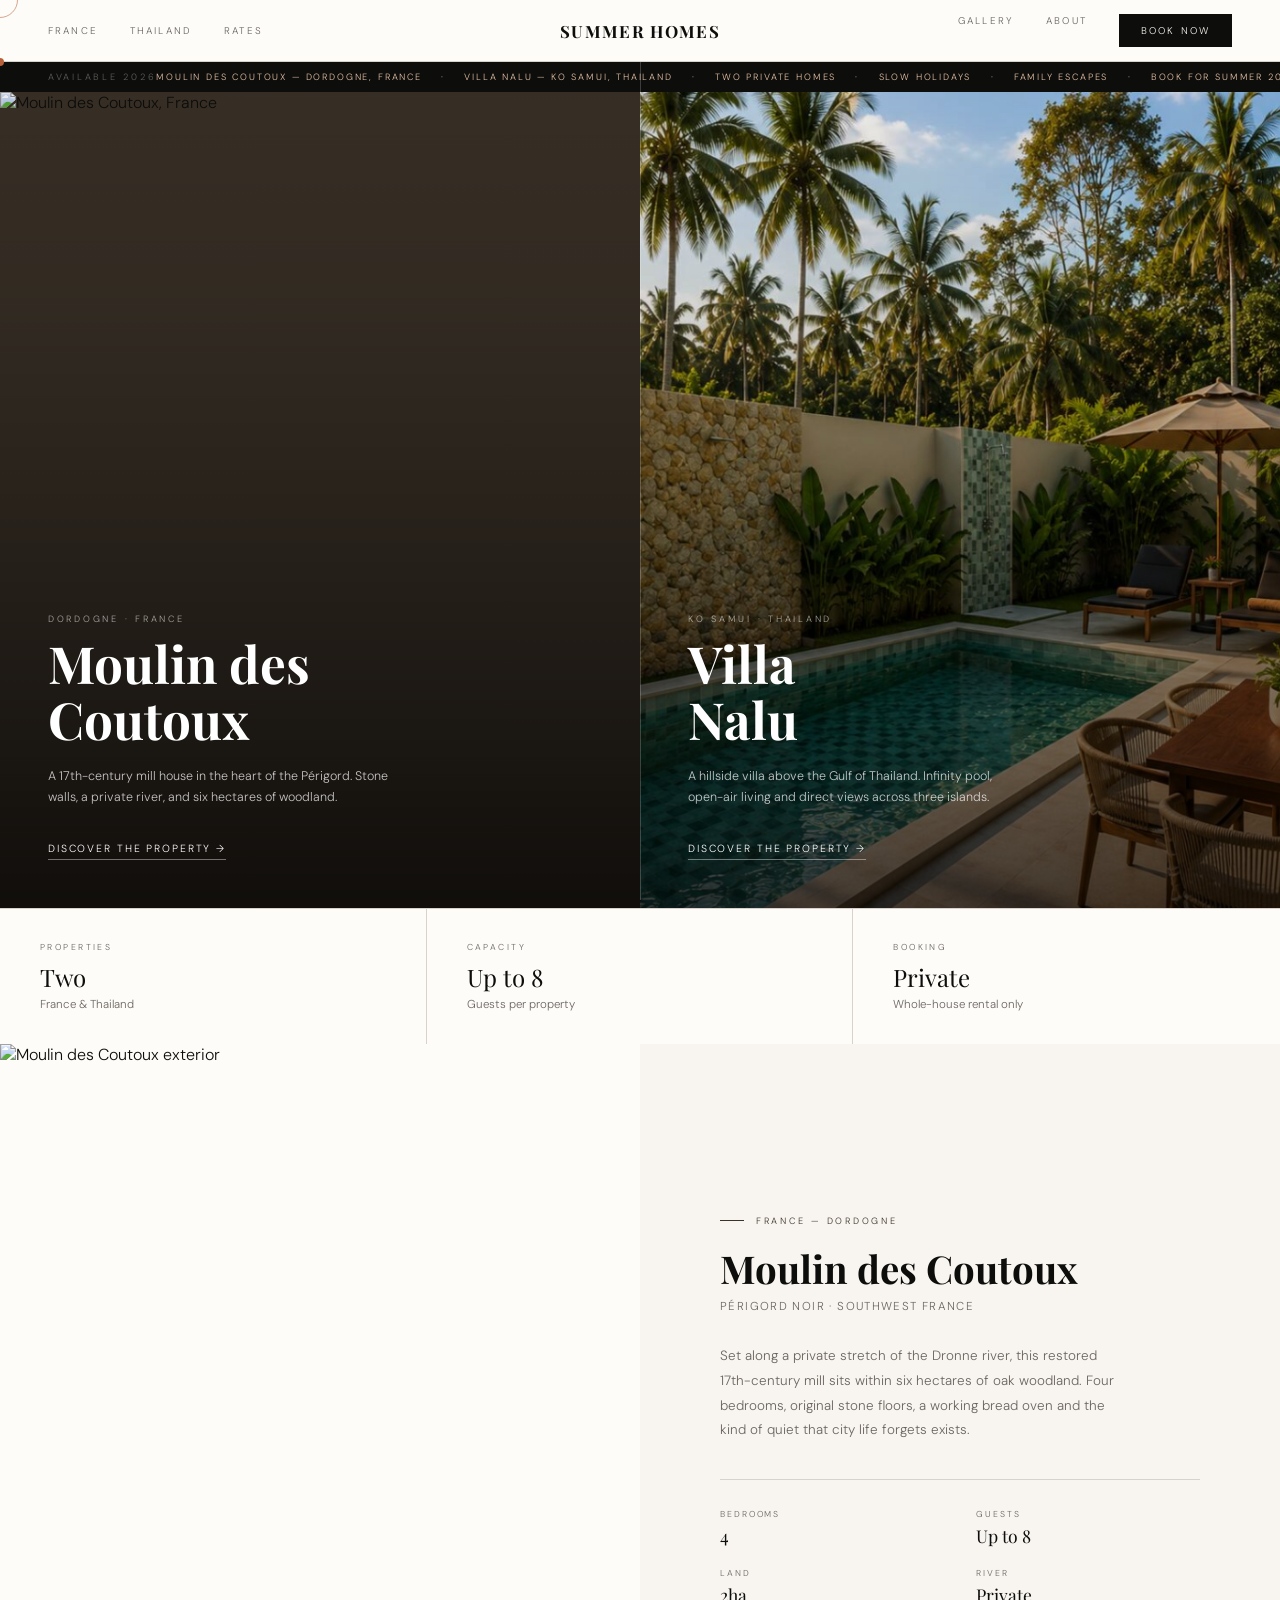
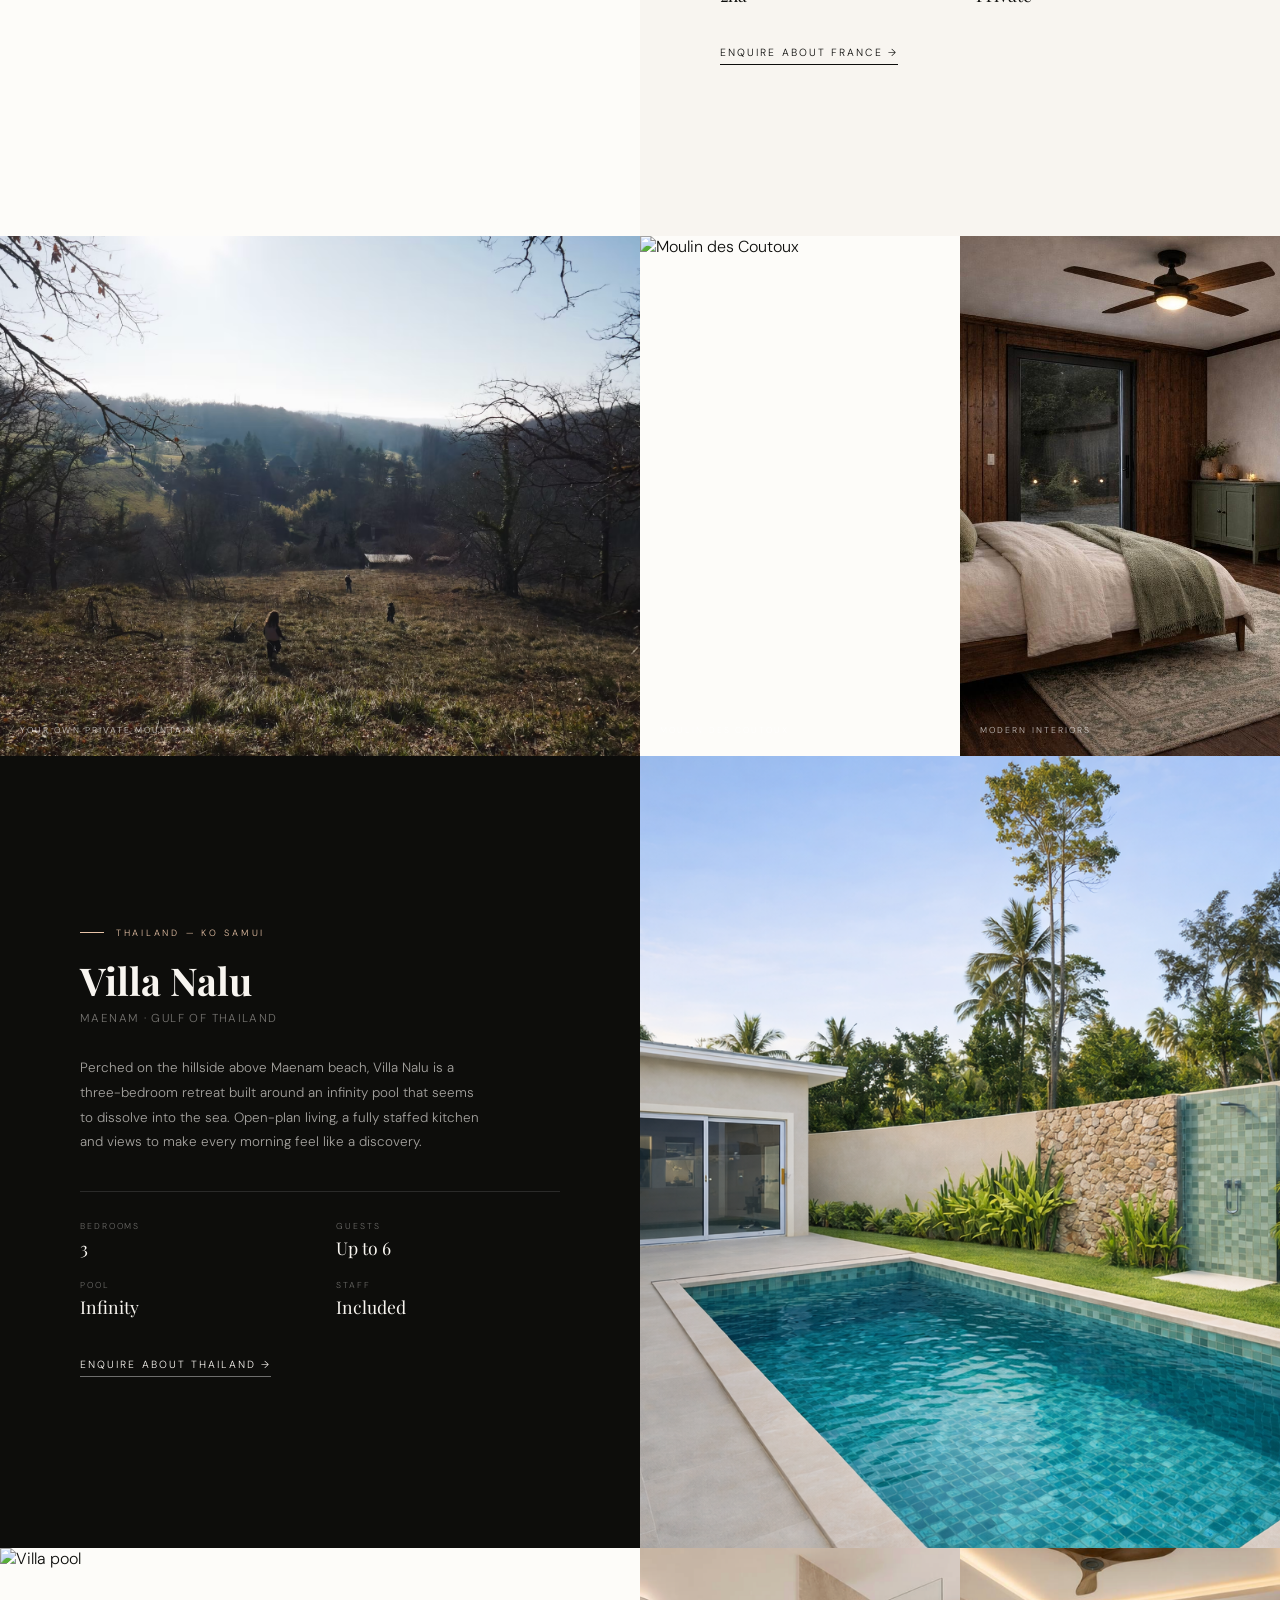
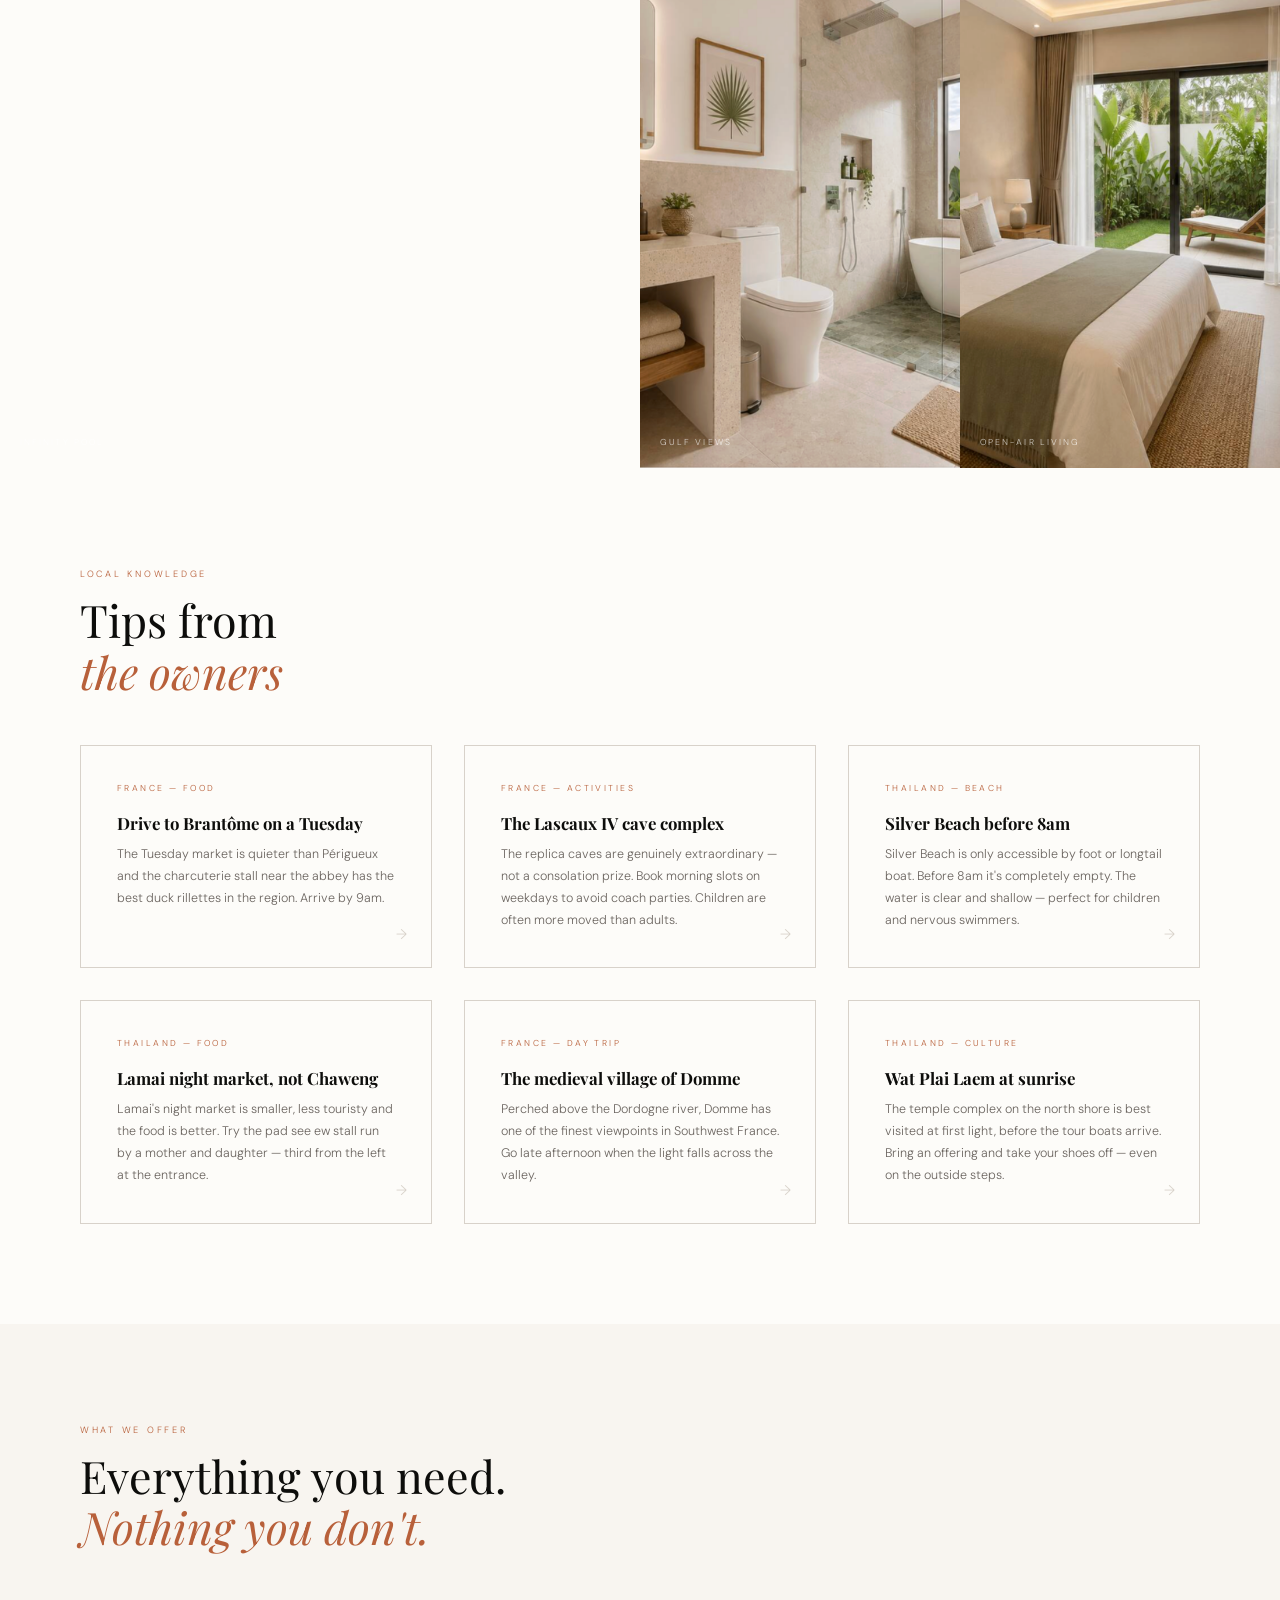
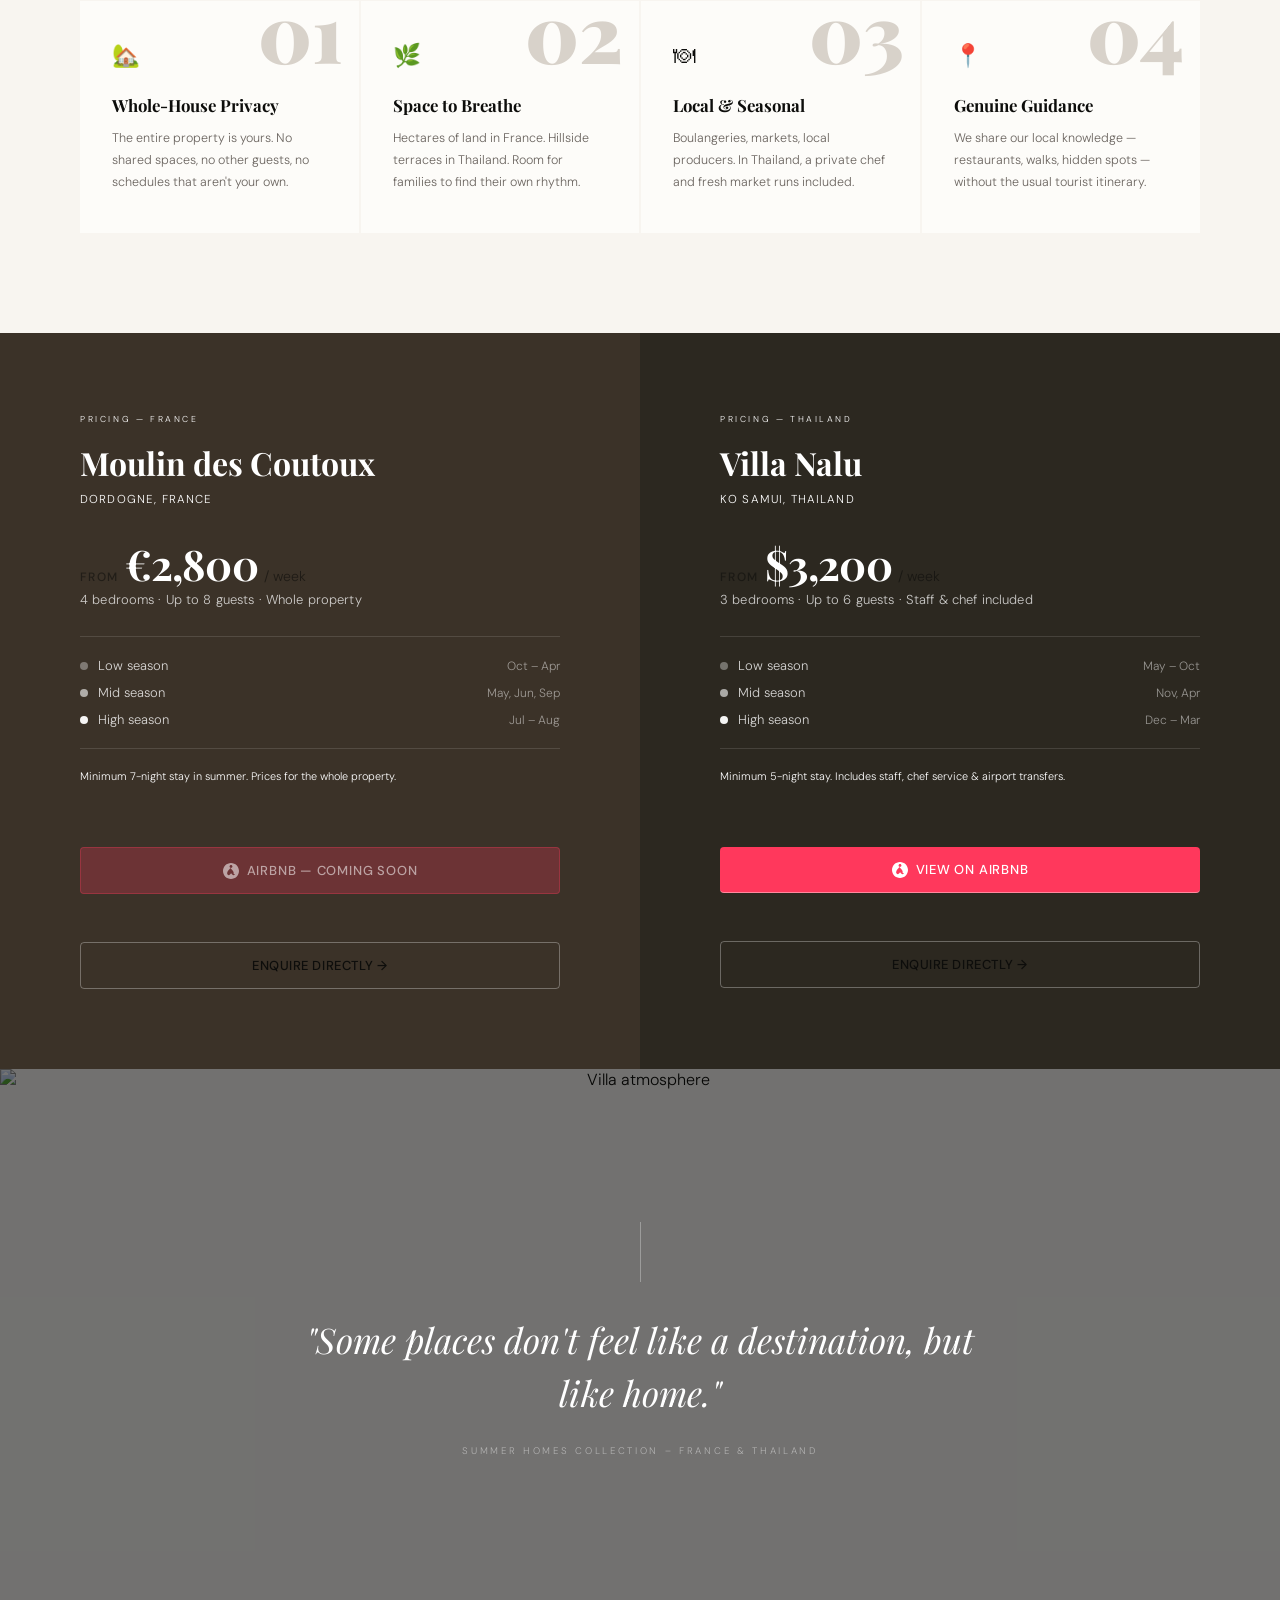
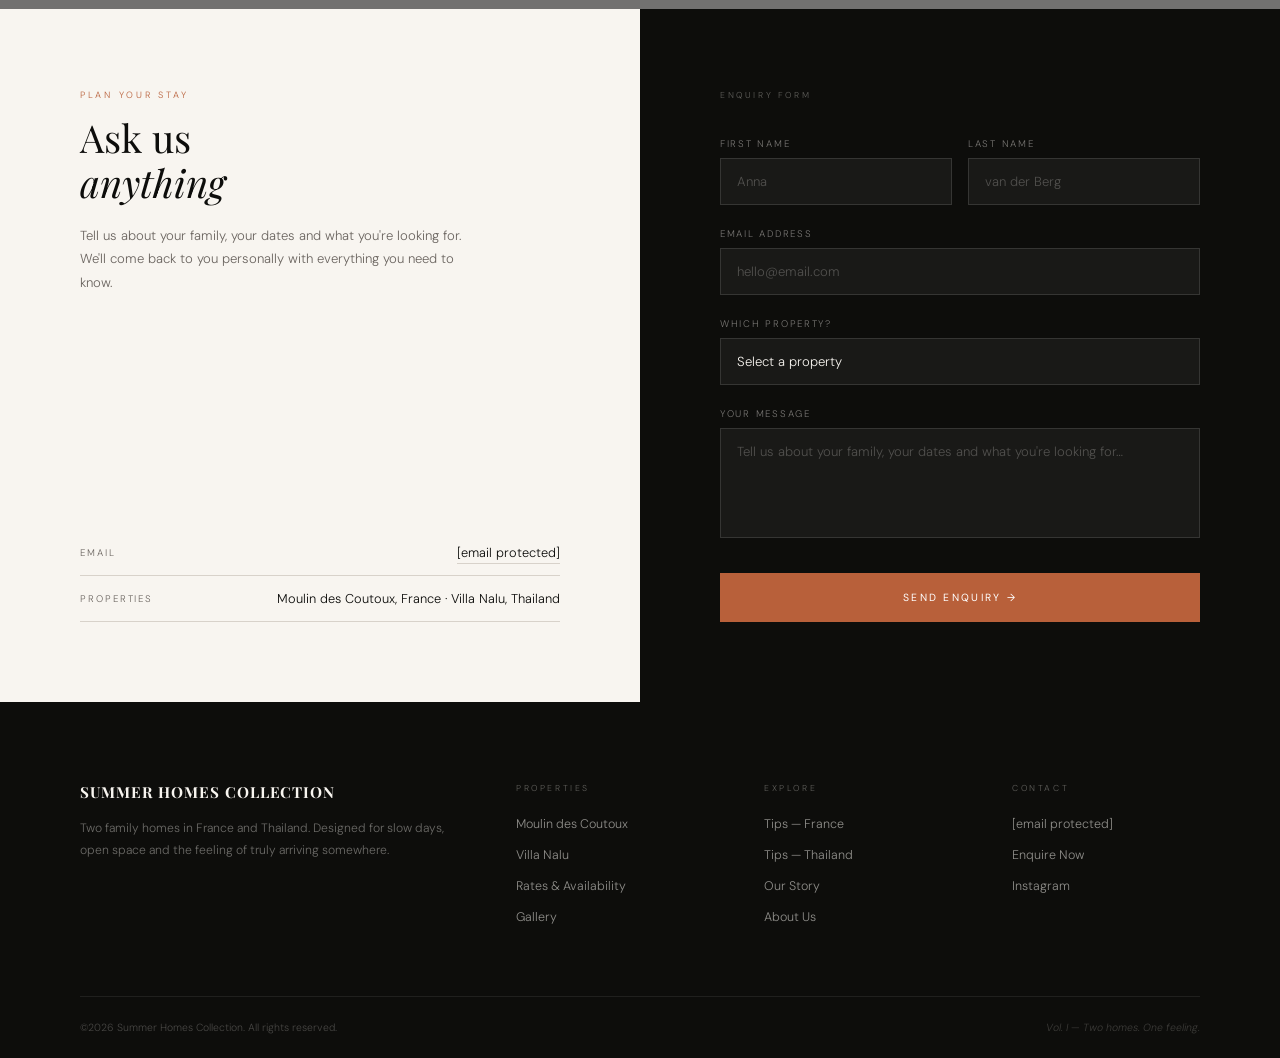
==== commit 505f962e: "Update index.html" ====
--- a/index.html
+++ b/index.html
@@ -135,11 +135,11 @@
     <span class="g-cell-label">Infinity Pool</span>
   </div>
   <div class="g-cell">
-    <img src="images/nalu_gallery2.jpg" alt="Sea view">
+    <img src="images/nalu_gallery2.png" alt="Sea view">
     <span class="g-cell-label">Gulf Views</span>
   </div>
   <div class="g-cell">
-    <img src="images/nalu_gallery3.jpg" alt="Thai interior">
+    <img src="images/nalu_gallery3.png" alt="Thai interior">
     <span class="g-cell-label">Open-Air Living</span>
   </div>
 </div>
@@ -324,6 +324,15 @@
 
 <style>
 /* ---- Rates redesign ---- */
+.rates-wrap .rates-h,
+.rates-wrap .rates-place,
+.rates-wrap .rates-eye,
+.rates-wrap .rates-note,
+.rates-wrap .rates-meta,
+.rates-wrap .rates-season-name,
+.rates-wrap .rates-season-period {
+  color: #fff !important;
+}
 .rates-from {
   display: flex;
   align-items: baseline;
@@ -344,6 +353,7 @@
   font-weight: 700;
   line-height: 1;
   letter-spacing: -.02em;
+  color: #fff !important;
 }
 .rates-from-unit {
   font-family: 'DM Sans', sans-serif;
@@ -353,7 +363,8 @@
 .rates-meta {
   font-family: 'DM Sans', sans-serif;
   font-size: 13px;
-  opacity: .55;
+  opacity: .75;
+  color: #fff !important;
   margin-bottom: 28px;
   letter-spacing: .01em;
 }
